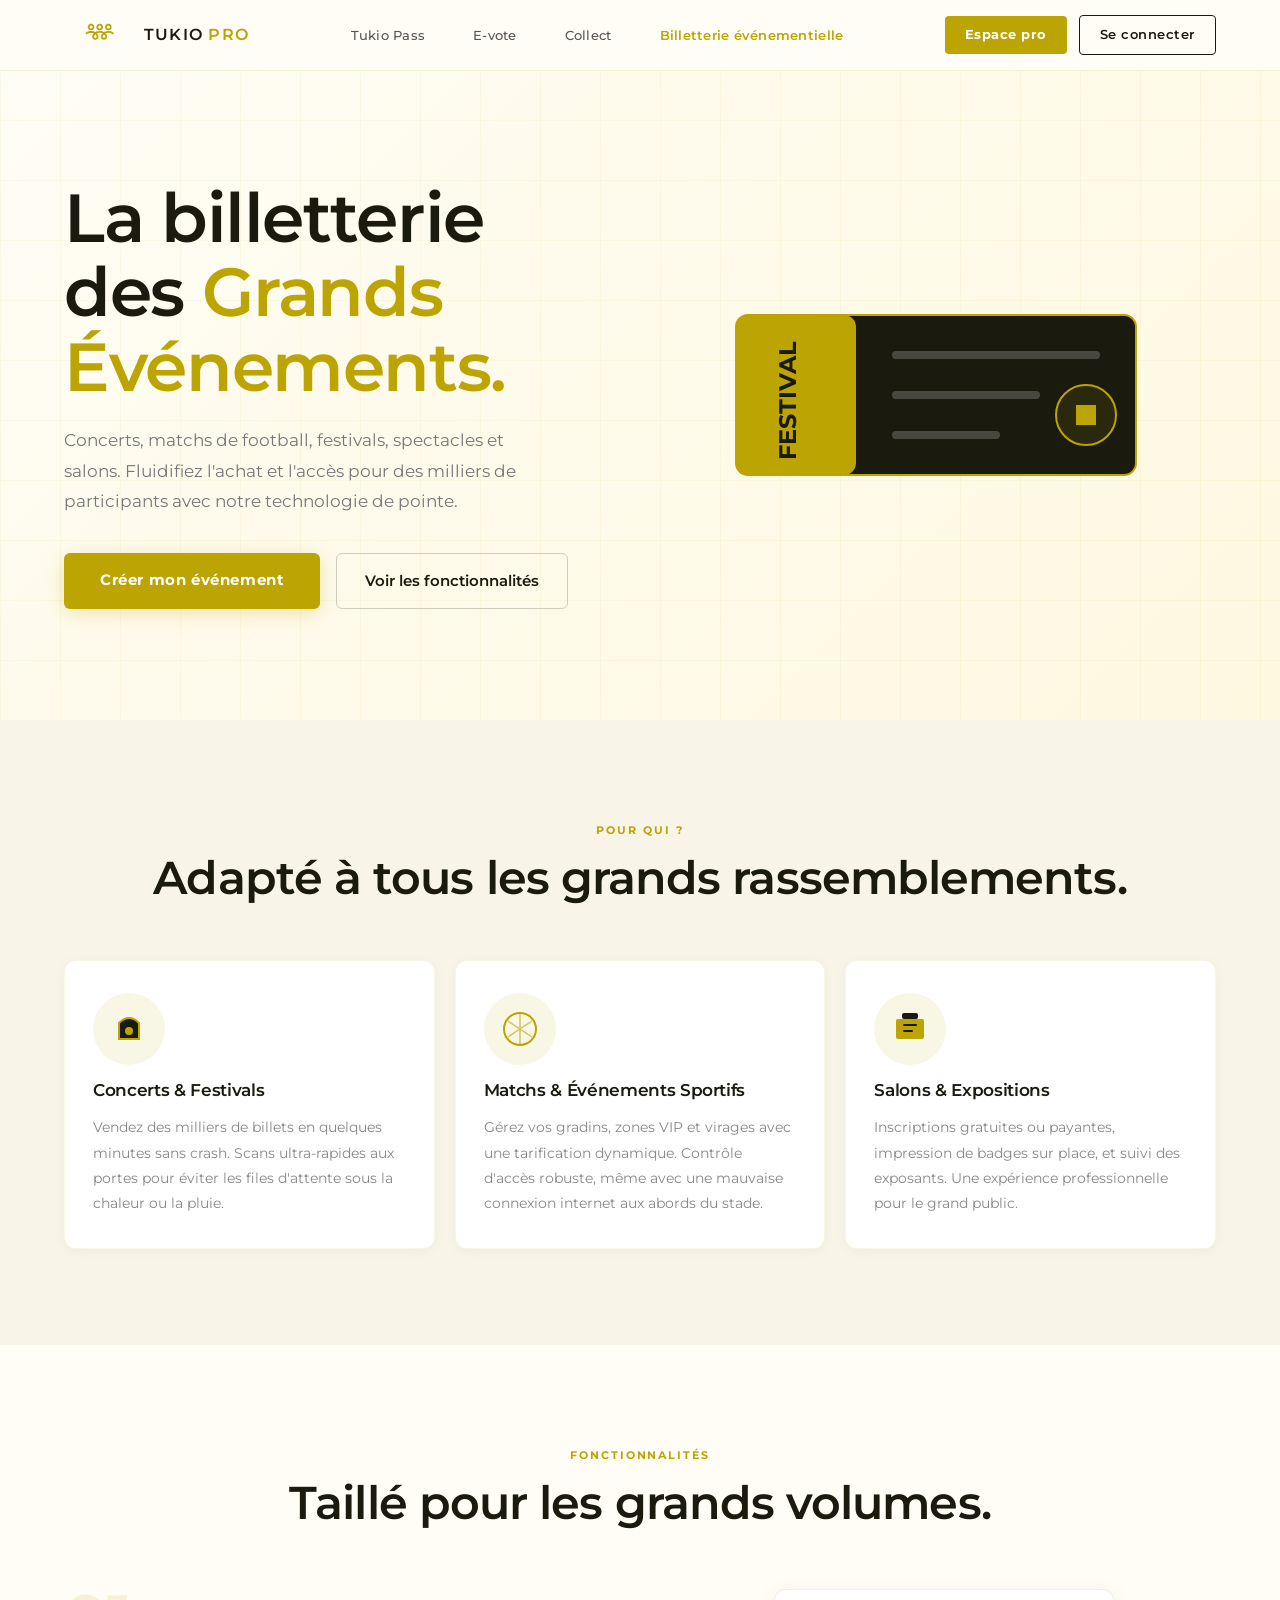
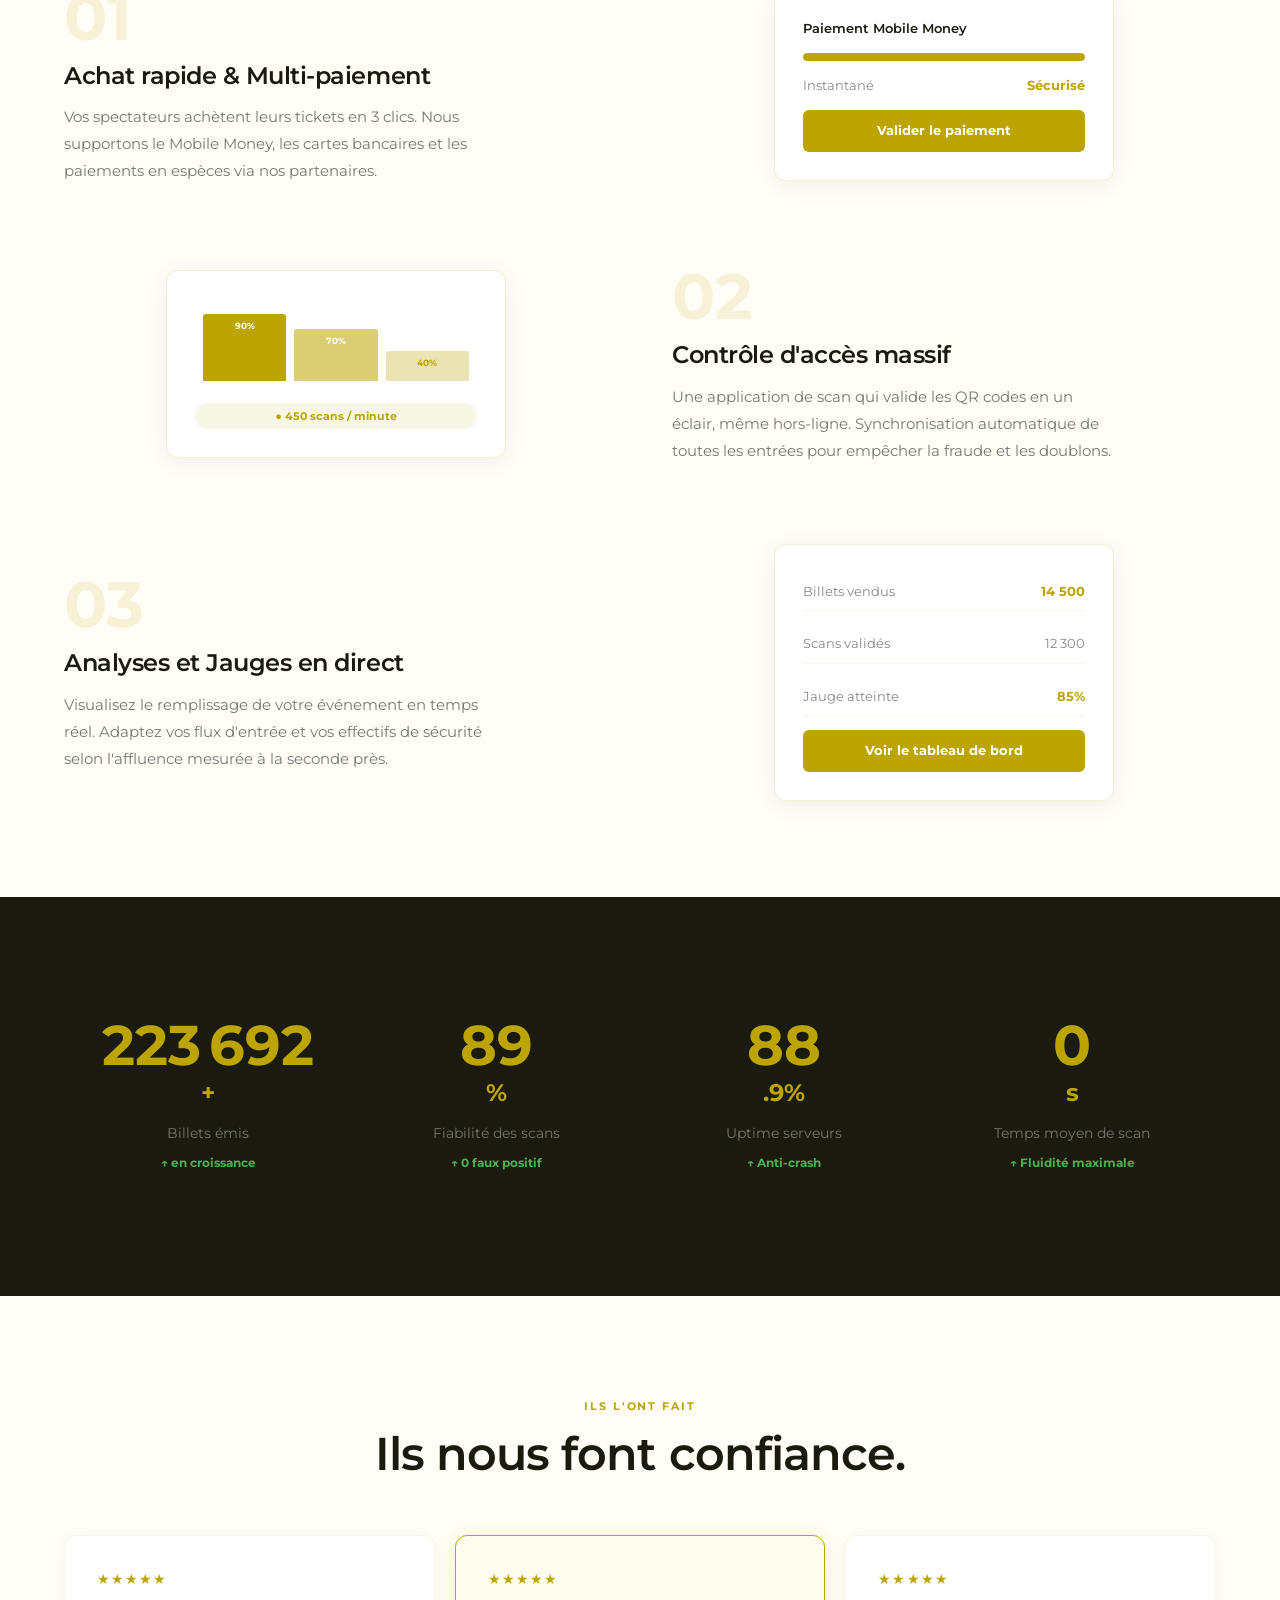
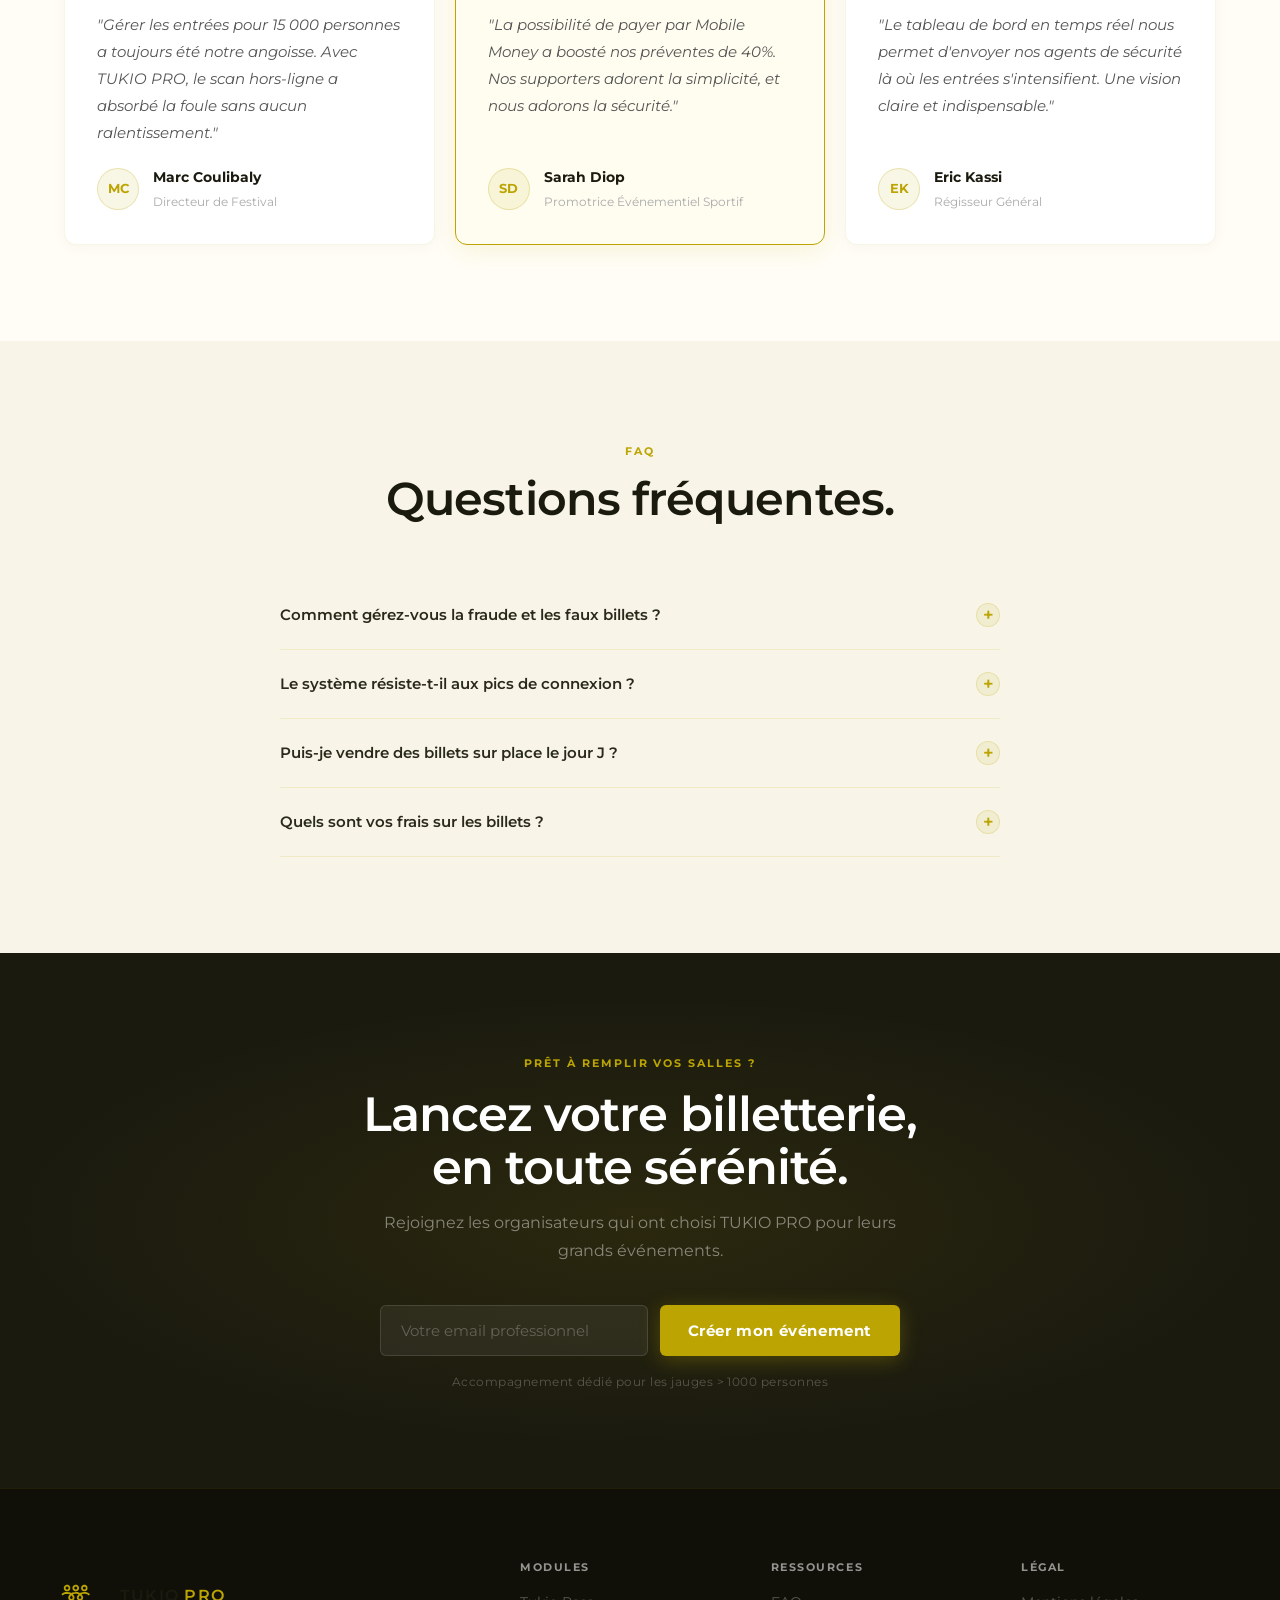
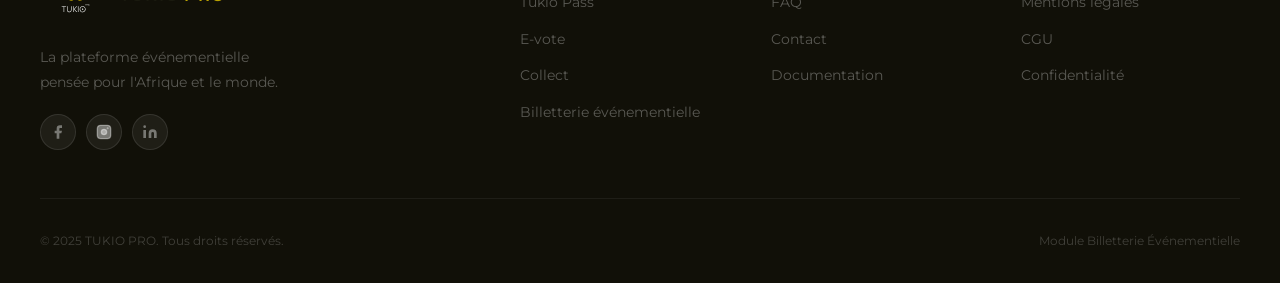
==== billetterie/index.html @ e9de2f50 "Go" ====
<!DOCTYPE html>
<html lang="fr">
<head>
  <meta charset="UTF-8">
  <meta name="viewport" content="width=device-width, initial-scale=1.0">
  <meta name="description" content="TUKIO PRO Billetterie événementielle — Gérez vos événements grand public : concerts, festivals, matchs, salons avec un système robuste et rapide.">
  <title>Billetterie Événementielle — TUKIO PRO</title>
  <link rel="preconnect" href="https://fonts.googleapis.com">
  <link href="https://fonts.googleapis.com/css2?family=Montserrat:wght@300;400;500;600;700&display=swap" rel="stylesheet">
  <link rel="stylesheet" href="style.css">
</head>
<body>
  <header class="navbar" role="banner" id="navbar">
    <nav class="nav-container" aria-label="Navigation principale">
      <a href="../index.html" class="nav-logo" aria-label="TUKIO PRO — Accueil">
        <img src="../images/Logotukio.svg" alt="TUKIO PRO" class="logo-image" />
        <span class="logo-text-alt">TUKIO <em>PRO</em></span>
      </a>
      <ul class="nav-links" role="list">
        <li><a href="../tukio-pass/index.html" class="nav-link">Tukio Pass</a></li>
        <li><a href="../e-voting/index.html" class="nav-link">E-vote</a></li>
        <li><a href="../crowdfunding/index.html" class="nav-link">Collect</a></li>
        <li><a href="index.html" class="nav-link active" aria-current="page">Billetterie événementielle</a></li>
      </ul>
      <div class="nav-actions">
        <a href="#contact" class="btn-nav-pro">Espace pro</a>
        <a href="#contact" class="btn-nav-login">Se connecter</a>
        <button class="hamburger" aria-label="Ouvrir le menu" aria-expanded="false" aria-controls="mobile-menu">
          <span class="hamburger-line"></span><span class="hamburger-line"></span><span class="hamburger-line"></span>
        </button>
      </div>
    </nav>
    <div class="mobile-menu" id="mobile-menu" aria-hidden="true">
      <ul class="mobile-nav-links" role="list">
        <li><a href="../tukio-pass/index.html" class="mobile-nav-link">Tukio Pass</a></li>
        <li><a href="../e-voting/index.html" class="mobile-nav-link">E-vote</a></li>
        <li><a href="../crowdfunding/index.html" class="mobile-nav-link">Collect</a></li>
        <li><a href="index.html" class="mobile-nav-link active">Billetterie événementielle</a></li>
      </ul>
      <div class="mobile-nav-actions">
        <a href="#contact" class="btn-nav-pro">Espace pro</a>
        <a href="#contact" class="btn-nav-login">Se connecter</a>
      </div>
    </div>
  </header>

  <main id="main-content">

    <!-- HERO MODULE -->
    <section class="module-hero" aria-labelledby="hero-title">
      <div class="module-hero-bg"></div>
      <div class="module-hero-container">
        <div class="module-hero-content">
          <h1 class="module-hero-title" id="hero-title">La billetterie des <span class="accent">Grands Événements.</span></h1>
          <p class="module-hero-subtitle">Concerts, matchs de football, festivals, spectacles et salons. Fluidifiez l'achat et l'accès pour des milliers de participants avec notre technologie de pointe.</p>
          <div class="hero-actions">
            <a href="#contact" class="btn-hero-primary">Créer mon événement</a>
            <a href="#features" class="btn-hero-secondary">Voir les fonctionnalités</a>
          </div>
        </div>
        <div class="module-hero-image">
          <!-- Placeholder SVG to match other pages aesthetics -->
          <svg width="560" height="240" viewBox="0 0 560 240" fill="none" xmlns="http://www.w3.org/2000/svg">
            <rect width="560" height="240" fill="transparent" />
            <rect x="80" y="40" width="400" height="160" rx="12" fill="#1A1A0F" stroke="#BCA402" stroke-width="2"/>
            <rect x="80" y="40" width="120" height="160" rx="12" fill="#BCA402"/>
            <text x="140" y="125" font-family="Montserrat, sans-serif" font-weight="700" font-size="24" fill="#1A1A0F" text-anchor="middle" transform="rotate(-90 140 125)">FESTIVAL</text>
            <path d="M240 80 H440 M240 120 H380 M240 160 H340" stroke="rgba(255,255,255,0.2)" stroke-width="8" stroke-linecap="round"/>
            <circle cx="430" cy="140" r="30" fill="rgba(188,164,2,0.1)" stroke="#BCA402" stroke-width="2"/>
            <rect x="420" y="130" width="20" height="20" fill="#BCA402"/>
          </svg>
        </div>
      </div>
    </section>

    <!-- USECASES (3 only with images) -->
    <section class="usecases-section" aria-labelledby="uc-title">
      <div class="section-container">
        <div class="section-header reveal">
          <span class="section-eyebrow">Pour qui ?</span>
          <h2 class="section-title" id="uc-title">Adapté à tous les grands rassemblements.</h2>
        </div>
        <div class="usecases-grid">
          <div class="usecase-card reveal">
            <div class="usecase-img-wrap">
              <svg width="72" height="72" viewBox="0 0 72 72" fill="none" aria-hidden="true">
                <circle cx="36" cy="36" r="36" fill="rgba(188,164,2,0.1)"/>
                <path d="M26 46 V30 Q36 20 46 30 V46 Z" fill="#1A1A0F" stroke="#BCA402" stroke-width="2"/>
                <circle cx="36" cy="38" r="4" fill="#BCA402"/>
              </svg>
            </div>
            <h3>Concerts &amp; Festivals</h3>
            <p>Vendez des milliers de billets en quelques minutes sans crash. Scans ultra-rapides aux portes pour éviter les files d'attente sous la chaleur ou la pluie.</p>
          </div>
          <div class="usecase-card reveal">
            <div class="usecase-img-wrap">
              <svg width="72" height="72" viewBox="0 0 72 72" fill="none" aria-hidden="true">
                <circle cx="36" cy="36" r="36" fill="rgba(188,164,2,0.1)"/>
                <circle cx="36" cy="36" r="16" fill="none" stroke="#BCA402" stroke-width="2"/>
                <path d="M24 28 L48 44 M24 44 L48 28 M36 20 V52" stroke="#BCA402" stroke-width="1.5" opacity="0.6"/>
              </svg>
            </div>
            <h3>Matchs &amp; Événements Sportifs</h3>
            <p>Gérez vos gradins, zones VIP et virages avec une tarification dynamique. Contrôle d'accès robuste, même avec une mauvaise connexion internet aux abords du stade.</p>
          </div>
          <div class="usecase-card reveal">
            <div class="usecase-img-wrap">
              <svg width="72" height="72" viewBox="0 0 72 72" fill="none" aria-hidden="true">
                <circle cx="36" cy="36" r="36" fill="rgba(188,164,2,0.1)"/>
                <rect x="22" y="26" width="28" height="20" rx="2" fill="#BCA402"/>
                <rect x="28" y="20" width="16" height="6" rx="2" fill="#1A1A0F"/>
                <path d="M30 32 H42 M30 38 H38" stroke="#1A1A0F" stroke-width="2" stroke-linecap="round"/>
              </svg>
            </div>
            <h3>Salons &amp; Expositions</h3>
            <p>Inscriptions gratuites ou payantes, impression de badges sur place, et suivi des exposants. Une expérience professionnelle pour le grand public.</p>
          </div>
        </div>
      </div>
    </section>

    <!-- FEATURES -->
    <section class="features-section" id="features" aria-labelledby="feat-title">
      <div class="section-container">
        <div class="section-header reveal">
          <span class="section-eyebrow">Fonctionnalités</span>
          <h2 class="section-title" id="feat-title">Taillé pour les grands volumes.</h2>
        </div>
        <div class="features-list">
          <div class="feature-row reveal">
            <div class="feature-content">
              <div class="feature-num" aria-hidden="true">01</div>
              <h3 class="feature-title">Achat rapide & Multi-paiement</h3>
              <p class="feature-desc">Vos spectateurs achètent leurs tickets en 3 clics. Nous supportons le Mobile Money, les cartes bancaires et les paiements en espèces via nos partenaires.</p>
            </div>
            <div class="feature-visual" aria-hidden="true">
              <div class="feature-card">
                <div class="fc-label">Paiement Mobile Money</div>
                <div class="fc-bar-wrap"><div class="fc-bar" style="width:100%"></div></div>
                <div class="fc-meta"><span class="fc-val">Instantané</span><span class="fc-pct">Sécurisé</span></div>
                <div class="fc-btn">Valider le paiement</div>
              </div>
            </div>
          </div>
          <div class="feature-row feature-row--rev reveal">
            <div class="feature-content">
              <div class="feature-num" aria-hidden="true">02</div>
              <h3 class="feature-title">Contrôle d'accès massif</h3>
              <p class="feature-desc">Une application de scan qui valide les QR codes en un éclair, même hors-ligne. Synchronisation automatique de toutes les entrées pour empêcher la fraude et les doublons.</p>
            </div>
            <div class="feature-visual" aria-hidden="true">
              <div class="feature-card">
                <div class="fc-chart">
                  <div class="fc-bar-v" style="height:90%"><span>90%</span></div>
                  <div class="fc-bar-v fc-bar-v--b" style="height:70%"><span>70%</span></div>
                  <div class="fc-bar-v fc-bar-v--c" style="height:40%"><span>40%</span></div>
                </div>
                <div class="fc-live-badge">● 450 scans / minute</div>
              </div>
            </div>
          </div>
          <div class="feature-row reveal">
            <div class="feature-content">
              <div class="feature-num" aria-hidden="true">03</div>
              <h3 class="feature-title">Analyses et Jauges en direct</h3>
              <p class="feature-desc">Visualisez le remplissage de votre événement en temps réel. Adaptez vos flux d'entrée et vos effectifs de sécurité selon l'affluence mesurée à la seconde près.</p>
            </div>
            <div class="feature-visual" aria-hidden="true">
              <div class="feature-card">
                <div class="fc-stat-row"><span>Billets vendus</span><span class="fc-gold">14 500</span></div>
                <div class="fc-stat-row"><span>Scans validés</span><span>12 300</span></div>
                <div class="fc-stat-row"><span>Jauge atteinte</span><span class="fc-gold">85%</span></div>
                <div class="fc-btn">Voir le tableau de bord</div>
              </div>
            </div>
          </div>
        </div>
      </div>
    </section>

    <!-- STATS -->
    <section class="stats-section" aria-label="Statistiques Billetterie">
      <div class="section-container">
        <div class="stats-grid" role="list">
          <div class="stat-card reveal" role="listitem">
            <span class="stat-number" data-target="250000">0</span><span class="stat-suffix">+</span>
            <p class="stat-label">Billets émis</p>
            <span class="stat-change">↑ en croissance</span>
          </div>
          <div class="stat-card reveal" role="listitem">
            <span class="stat-number" data-target="100">0</span><span class="stat-suffix">%</span>
            <p class="stat-label">Fiabilité des scans</p>
            <span class="stat-change">↑ 0 faux positif</span>
          </div>
          <div class="stat-card reveal" role="listitem">
            <span class="stat-number" data-target="99">0</span><span class="stat-suffix">.9%</span>
            <p class="stat-label">Uptime serveurs</p>
            <span class="stat-change">↑ Anti-crash</span>
          </div>
          <div class="stat-card reveal" role="listitem">
            <span class="stat-number" data-target="1">0</span><span class="stat-suffix">s</span>
            <p class="stat-label">Temps moyen de scan</p>
            <span class="stat-change">↑ Fluidité maximale</span>
          </div>
        </div>
      </div>
    </section>

    <!-- TESTIMONIALS -->
    <section class="testimonials-section" aria-label="Témoignages Billetterie">
      <div class="section-container">
        <div class="section-header reveal">
          <span class="section-eyebrow">Ils l'ont fait</span>
          <h2 class="section-title">Ils nous font confiance.</h2>
        </div>
        <div class="testimonials-grid">
          <blockquote class="testimonial-card reveal">
            <div class="testimonial-stars" aria-label="5 étoiles">★★★★★</div>
            <p class="testimonial-text">"Gérer les entrées pour 15 000 personnes a toujours été notre angoisse. Avec TUKIO PRO, le scan hors-ligne a absorbé la foule sans aucun ralentissement."</p>
            <footer class="testimonial-author">
              <div class="author-avatar">MC</div>
              <div class="author-info">
               <cite class="author-name">Marc Coulibaly</cite>
                <span class="author-role">Directeur de Festival</span>
              </div>
            </footer>
          </blockquote>
          <blockquote class="testimonial-card testimonial-card--featured reveal">
            <div class="testimonial-stars" aria-label="5 étoiles">★★★★★</div>
            <p class="testimonial-text">"La possibilité de payer par Mobile Money a boosté nos préventes de 40%. Nos supporters adorent la simplicité, et nous adorons la sécurité."</p>
            <footer class="testimonial-author">
              <div class="author-avatar">SD</div>
              <div class="author-info">
                <cite class="author-name">Sarah Diop</cite>
                <span class="author-role">Promotrice Événementiel Sportif</span>
              </div>
            </footer>
          </blockquote>
          <blockquote class="testimonial-card reveal">
            <div class="testimonial-stars" aria-label="5 étoiles">★★★★★</div>
            <p class="testimonial-text">"Le tableau de bord en temps réel nous permet d'envoyer nos agents de sécurité là où les entrées s'intensifient. Une vision claire et indispensable."</p>
            <footer class="testimonial-author">
              <div class="author-avatar">EK</div>
              <div class="author-info">
                <cite class="author-name">Eric Kassi</cite>
                <span class="author-role">Régisseur Général</span>
              </div>
            </footer>
          </blockquote>
        </div>
      </div>
    </section>

    <!-- FAQ -->
    <section class="faq-section" aria-labelledby="faq-title">
      <div class="section-container">
        <div class="section-header reveal">
          <span class="section-eyebrow">FAQ</span>
          <h2 class="section-title" id="faq-title">Questions fréquentes.</h2>
        </div>
        <div class="faq-list">
          <div class="faq-item">
            <button class="faq-question" aria-expanded="false" aria-controls="fq1">Comment gérez-vous la fraude et les faux billets ?<span class="faq-icon">+</span></button>
            <div class="faq-answer" id="fq1" hidden><p>Chaque billet contient un QR code unique crypté. Dès qu'il est scanné une fois, il est invalidé dans notre base. L'application de scan détecte immédiatement les doublons.</p></div>
          </div>
          <div class="faq-item">
            <button class="faq-question" aria-expanded="false" aria-controls="fq2">Le système résiste-t-il aux pics de connexion ?<span class="faq-icon">+</span></button>
            <div class="faq-answer" id="fq2" hidden><p>Oui, notre infrastructure est conçue pour la haute disponibilité. Lors des ouvertures de billetterie très attendues, nous mettons en place des files d'attente virtuelles automatisées.</p></div>
          </div>
          <div class="faq-item">
            <button class="faq-question" aria-expanded="false" aria-controls="fq3">Puis-je vendre des billets sur place le jour J ?<span class="faq-icon">+</span></button>
            <div class="faq-answer" id="fq3" hidden><p>Absolument. Vous pouvez utiliser notre application "Guichet" pour vendre des billets physiques ou numériques directement à l'entrée, avec impression thermique possible.</p></div>
          </div>
          <div class="faq-item">
            <button class="faq-question" aria-expanded="false" aria-controls="fq4">Quels sont vos frais sur les billets ?<span class="faq-icon">+</span></button>
            <div class="faq-answer" id="fq4" hidden><p>Nous appliquons une commission transparente par billet vendu, qui varie selon le volume de votre événement. Aucun frais fixe ni frais d'installation cachés.</p></div>
          </div>
        </div>
      </div>
    </section>

    <!-- CTA -->
    <section class="cta-section" id="contact" aria-labelledby="cta-title">
      <div class="cta-bg-glow" aria-hidden="true"></div>
      <div class="section-container">
        <div class="cta-content">
          <span class="cta-eyebrow">Prêt à remplir vos salles ?</span>
          <h2 class="cta-title" id="cta-title">Lancez votre billetterie,<br>en toute sérénité.</h2>
          <p class="cta-desc">Rejoignez les organisateurs qui ont choisi TUKIO PRO pour leurs grands événements.</p>
          <div class="cta-form" role="form" aria-label="Formulaire de contact">
            <label for="cta-email" class="sr-only">Votre email professionnel</label>
            <input type="email" id="cta-email" name="email" placeholder="Votre email professionnel" class="cta-input" autocomplete="email">
            <button type="submit" class="cta-submit">Créer mon événement</button>
          </div>
          <p class="cta-note">Accompagnement dédié pour les jauges > 1000 personnes</p>
        </div>
      </div>
    </section>

  </main>

  <footer class="footer" role="contentinfo">
    <div class="footer-container">
      <div class="footer-brand">
        <a href="../index.html" class="footer-logo">
          <img src="../images/Logotukio.svg" alt="TUKIO PRO" class="logo-image" />
          <span class="logo-text-alt">TUKIO <em>PRO</em></span>
        </a>
        <p class="footer-tagline">La plateforme événementielle<br>pensée pour l'Afrique et le monde.</p>
        <div class="footer-socials" aria-label="Réseaux sociaux">
          <a href="#" class="social-link" aria-label="Facebook"><svg viewBox="0 0 24 24"><path d="M18 2h-3a5 5 0 0 0-5 5v3H7v4h3v8h4v-8h3l1-4h-4V7a1 1 0 0 1 1-1h3z"/></svg></a>
          <a href="#" class="social-link" aria-label="Instagram"><svg viewBox="0 0 24 24" fill="none" stroke="rgba(255,255,255,0.4)" stroke-width="2"><rect x="2" y="2" width="20" height="20" rx="5"/><circle cx="12" cy="12" r="4"/><circle cx="17.5" cy="6.5" r="0.5" fill="rgba(255,255,255,0.4)"/></svg></a>
          <a href="#" class="social-link" aria-label="LinkedIn"><svg viewBox="0 0 24 24"><path d="M16 8a6 6 0 0 1 6 6v7h-4v-7a2 2 0 0 0-4 0v7h-4v-7a6 6 0 0 1 6-6zM2 9h4v12H2z"/><circle cx="4" cy="4" r="2"/></svg></a>
        </div>
      </div>
      <nav class="footer-nav" aria-label="Footer">
        <div class="footer-col">
          <h3 class="footer-col-title">Modules</h3>
          <ul role="list">
            <li><a href="../tukio-pass/index.html" class="footer-link">Tukio Pass</a></li>
            <li><a href="../e-voting/index.html" class="footer-link">E-vote</a></li>
            <li><a href="../crowdfunding/index.html" class="footer-link">Collect</a></li>
            <li><a href="index.html" class="footer-link">Billetterie événementielle</a></li>
          </ul>
        </div>
        <div class="footer-col">
          <h3 class="footer-col-title">Ressources</h3>
          <ul role="list">
            <li><a href="#" class="footer-link">FAQ</a></li>
            <li><a href="#contact" class="footer-link">Contact</a></li>
            <li><a href="#" class="footer-link">Documentation</a></li>
          </ul>
        </div>
        <div class="footer-col">
          <h3 class="footer-col-title">Légal</h3>
          <ul role="list">
            <li><a href="../cgu/index.html" class="footer-link">Mentions légales</a></li>
            <li><a href="../cgu/index.html" class="footer-link">CGU</a></li>
            <li><a href="../privacy/index.html" class="footer-link">Confidentialité</a></li>
          </ul>
        </div>
      </nav>
    </div>
    <div class="footer-bottom">
      <p>© 2025 TUKIO PRO. Tous droits réservés.</p>
      <p>Module Billetterie Événementielle</p>
    </div>
  </footer>
  <script src="script.js"></script>
</body>
</html>
---- billetterie/style.css ----
/* =====================================================
   TUKIO PRO v2 — Module Pages CSS (Light Mode)
   Partagé par: e-voting, crowdfunding, corporate, private
   Mobile-first · WCAG AA
   ===================================================== */

*,
*::before,
*::after {
  box-sizing: border-box;
  margin: 0;
  padding: 0;
}
html {
  font-size: 16px;
  scroll-behavior: smooth;
  -webkit-text-size-adjust: 100%;
}
body {
  font-family: "Montserrat", sans-serif;
  background: #fffdf5;
  color: #1a1a0f;
  line-height: 1.65;
  overflow-x: hidden;
}
.sr-only {
  position: absolute;
  width: 1px;
  height: 1px;
  padding: 0;
  margin: -1px;
  overflow: hidden;
  clip: rect(0, 0, 0, 0);
  white-space: nowrap;
  border: 0;
}
:focus-visible {
  outline: 2px solid #bca402;
  outline-offset: 3px;
  border-radius: 2px;
}
@font-face {
  font-family: "Posterama";
  src: local("Posterama 1913 SemiBold"), local("Posterama1913-SemiBold");
  font-weight: 600;
  font-display: swap;
}
h1,
h2,
h3,
h4 {
  font-family: "Posterama", "Montserrat", sans-serif;
  font-weight: 600;
  letter-spacing: -0.02em;
  line-height: 1.1;
}

/* ── NAVBAR ── */
.navbar {
  position: fixed;
  top: 0;
  left: 0;
  right: 0;
  z-index: 100;
  background: rgba(255, 253, 245, 0.96);
  backdrop-filter: blur(12px);
  -webkit-backdrop-filter: blur(12px);
  border-bottom: 1px solid rgba(188, 164, 2, 0.14);
  transition: box-shadow 0.3s;
}
.navbar.scrolled {
  box-shadow: 0 2px 24px rgba(0, 0, 0, 0.07);
}
.nav-container {
  max-width: 1200px;
  margin: 0 auto;
  padding: 0 1.5rem;
  height: 70px;
  display: flex;
  align-items: center;
  justify-content: space-between;
  gap: 1rem;
}
.nav-logo {
  display: flex;
  align-items: center;
  gap: 0.625rem;
  text-decoration: none;
  flex-shrink: 0;
}
.logo-image {
  max-height: 70px;
  width: auto;
  height: auto;
  object-fit: contain;
}
.logo-text-alt {
  font-family: "Posterama", "Montserrat", sans-serif;
  font-weight: 600;
  font-size: 1rem;
  color: #1a1a0f;
  letter-spacing: 0.08em;
  text-transform: uppercase;
  display: none;
}
@media (min-width: 768px) {
  .nav-logo .logo-text-alt {
    display: inline;
  }
}
.footer-logo .logo-text-alt {
  display: inline;
}
.logo-text-alt em {
  font-style: normal;
  color: #bca402;
}
.logo-mark {
  width: 36px;
  height: 36px;
  background: #bca402;
  color: #fff;
  font-family: "Posterama", "Montserrat", sans-serif;
  font-weight: 700;
  font-size: 1.125rem;
  display: flex;
  align-items: center;
  justify-content: center;
  border-radius: 6px;
  flex-shrink: 0;
}
.logo-text {
  font-family: "Posterama", "Montserrat", sans-serif;
  font-weight: 600;
  font-size: 1rem;
  color: #1a1a0f;
  letter-spacing: 0.08em;
  text-transform: uppercase;
}
.logo-text em {
  font-style: normal;
  color: #bca402;
}
.nav-links {
  display: none;
  list-style: none;
  gap: 1.25rem;
  align-items: center;
  flex: 1;
  justify-content: center;
}
.nav-sep {
  color: rgba(188, 164, 2, 0.35);
  font-size: 0.75rem;
  padding: 0 0.25rem;
  user-select: none;
}
.nav-link {
  font-size: 0.8125rem;
  font-weight: 500;
  color: #555;
  text-decoration: none;
  padding: 0.375rem 0.875rem;
  border-radius: 4px;
  letter-spacing: 0.02em;
  transition:
    color 0.2s,
    background 0.2s;
  white-space: nowrap;
}
.nav-link:hover {
  color: #1a1a0f;
  background: rgba(188, 164, 2, 0.08);
}
.nav-link.active {
  color: #bca402;
  font-weight: 600;
}
.nav-actions {
  display: flex;
  align-items: center;
  gap: 0.75rem;
  flex-shrink: 0;
}
.btn-nav-pro {
  display: inline-block;
  padding: 0.5rem 1.25rem;
  background: #bca402;
  color: #fff;
  font-family: "Montserrat", sans-serif;
  font-weight: 700;
  font-size: 0.8125rem;
  letter-spacing: 0.04em;
  text-decoration: none;
  border-radius: 4px;
  transition:
    background 0.2s,
    transform 0.15s;
  white-space: nowrap;
}
.btn-nav-pro:hover {
  background: #a89200;
  transform: translateY(-1px);
}
.btn-nav-login {
  display: inline-block;
  padding: 0.5rem 1.25rem;
  background: transparent;
  color: #1a1a0f;
  font-family: "Montserrat", sans-serif;
  font-weight: 600;
  font-size: 0.8125rem;
  letter-spacing: 0.04em;
  text-decoration: none;
  border-radius: 4px;
  border: 1.5px solid #1a1a0f;
  transition:
    border-color 0.2s,
    color 0.2s;
  white-space: nowrap;
}
.btn-nav-login:hover {
  border-color: #bca402;
  color: #bca402;
}
.hamburger {
  display: flex;
  flex-direction: column;
  gap: 5px;
  background: none;
  border: none;
  cursor: pointer;
  padding: 8px;
  border-radius: 4px;
}
.hamburger-line {
  width: 22px;
  height: 1.5px;
  background: #1a1a0f;
  transition:
    transform 0.25s,
    opacity 0.2s;
  transform-origin: center;
}
.hamburger.open .hamburger-line:nth-child(1) {
  transform: translateY(6.5px) rotate(45deg);
}
.hamburger.open .hamburger-line:nth-child(2) {
  opacity: 0;
  transform: scaleX(0);
}
.hamburger.open .hamburger-line:nth-child(3) {
  transform: translateY(-6.5px) rotate(-45deg);
}
.mobile-menu {
  position: fixed;
  top: 70px;
  left: 0;
  right: 0;
  background: #fffdf5;
  border-bottom: 1px solid rgba(188, 164, 2, 0.15);
  padding: 1rem 1.5rem 1.5rem;
  transform: translateY(-100%);
  opacity: 0;
  pointer-events: none;
  transition:
    transform 0.3s,
    opacity 0.25s;
  z-index: 99;
}
.mobile-menu.open {
  transform: translateY(0);
  opacity: 1;
  pointer-events: auto;
}
.mobile-nav-links {
  list-style: none;
  display: flex;
  flex-direction: column;
  gap: 0;
}
.mobile-nav-link {
  display: block;
  font-size: 0.9375rem;
  font-weight: 500;
  color: #555;
  text-decoration: none;
  padding: 0.75rem 0.25rem;
  border-bottom: 1px solid rgba(188, 164, 2, 0.1);
  transition: color 0.2s;
}
.mobile-nav-link:hover,
.mobile-nav-link.active {
  color: #bca402;
}
.mobile-nav-actions {
  display: flex;
  gap: 0.75rem;
  margin-top: 1rem;
  flex-wrap: wrap;
}

/* ── MODULE HERO ── */
.module-hero {
  position: relative;
  padding-top: 70px;
  min-height: 80vh;
  display: flex;
  align-items: center;
  overflow: hidden;
  background: linear-gradient(135deg, #fffdf5 0%, #fdf8e0 100%);
}
.module-hero-bg {
  position: absolute;
  inset: 0;
  background-image:
    linear-gradient(rgba(188, 164, 2, 0.05) 1px, transparent 1px),
    linear-gradient(90deg, rgba(188, 164, 2, 0.05) 1px, transparent 1px);
  background-size: 60px 60px;
  pointer-events: none;
}
.module-hero-container {
  position: relative;
  z-index: 1;
  max-width: 1200px;
  margin: 0 auto;
  width: 100%;
  padding: 3rem 1.5rem;
  display: grid;
  grid-template-columns: 1fr;
  gap: 2.5rem;
  align-items: center;
}
.module-hero-content {
  display: flex;
  flex-direction: column;
  gap: 0;
}
.module-tag {
  display: inline-block;
  font-size: 0.6875rem;
  font-weight: 700;
  letter-spacing: 0.16em;
  text-transform: uppercase;
  color: #bca402;
  background: rgba(188, 164, 2, 0.1);
  border: 1px solid rgba(188, 164, 2, 0.25);
  padding: 0.35rem 0.875rem;
  border-radius: 100px;
  margin-bottom: 1.5rem;
  width: fit-content;
  animation: fadeInUp 0.5s ease both;
}
.module-hero-title {
  font-size: clamp(2.25rem, 5.5vw, 4.25rem);
  color: #1a1a0f;
  margin-bottom: 1.25rem;
  animation: fadeInUp 0.5s ease 0.1s both;
}
.accent {
  color: #bca402;
}
.module-hero-subtitle {
  font-size: clamp(0.9375rem, 1.8vw, 1.0625rem);
  color: #777;
  max-width: 480px;
  line-height: 1.8;
  margin-bottom: 2.25rem;
  animation: fadeInUp 0.5s ease 0.2s both;
}
.hero-actions {
  display: flex;
  flex-wrap: wrap;
  gap: 1rem;
  animation: fadeInUp 0.5s ease 0.3s both;
}
.btn-hero-primary {
  display: inline-block;
  padding: 0.9375rem 2.25rem;
  background: #bca402;
  color: #fff;
  font-weight: 700;
  font-size: 0.9375rem;
  letter-spacing: 0.04em;
  text-decoration: none;
  border-radius: 6px;
  transition:
    background 0.2s,
    transform 0.15s,
    box-shadow 0.2s;
  box-shadow: 0 4px 20px rgba(188, 164, 2, 0.28);
}
.btn-hero-primary:hover {
  background: #a89200;
  transform: translateY(-2px);
  box-shadow: 0 8px 32px rgba(188, 164, 2, 0.38);
}
.btn-hero-secondary {
  display: inline-flex;
  align-items: center;
  gap: 0.5rem;
  padding: 0.9375rem 1.75rem;
  color: #1a1a0f;
  font-weight: 600;
  font-size: 0.9375rem;
  text-decoration: none;
  border: 1.5px solid rgba(26, 26, 15, 0.2);
  border-radius: 6px;
  transition:
    border-color 0.2s,
    color 0.2s;
}
.btn-hero-secondary:hover {
  border-color: #bca402;
  color: #bca402;
}
.module-hero-image {
  display: flex;
  justify-content: center;
  align-items: center;
  animation: fadeInUp 0.6s ease 0.2s both;
}
.module-hero-image img {
  width: 100%;
  max-width: 600px;
  height: auto;
  border-radius: 14px;
  box-shadow: 0 8px 40px rgba(0, 0, 0, 0.08);
}

/* ── SECTIONS BASE ── */
.section-container {
  max-width: 1200px;
  margin: 0 auto;
  padding: 0 1.5rem;
}
.section-header {
  text-align: center;
  margin-bottom: 3.5rem;
}
.section-eyebrow {
  display: inline-block;
  font-size: 0.6875rem;
  font-weight: 700;
  letter-spacing: 0.18em;
  text-transform: uppercase;
  color: #bca402;
  margin-bottom: 0.875rem;
}
.section-title {
  font-size: clamp(1.875rem, 4vw, 2.875rem);
  color: #1a1a0f;
  margin-bottom: 1rem;
}
.section-title--white {
  color: white;
}
.section-desc {
  font-size: 1rem;
  color: #888;
  max-width: 520px;
  margin: 0 auto;
  line-height: 1.8;
}

/* ── USE CASES ── */
.usecases-section {
  padding: 6rem 1.5rem;
  background: #f8f5e8;
}
.usecases-grid {
  display: grid;
  grid-template-columns: 1fr;
  gap: 1.25rem;
}
.usecase-card {
  background: white;
  border: 1.5px solid rgba(188, 164, 2, 0.1);
  border-radius: 12px;
  padding: 2rem 1.75rem;
  display: flex;
  flex-direction: column;
  gap: 1rem;
  transition:
    border-color 0.3s,
    transform 0.3s,
    box-shadow 0.3s;
  box-shadow: 0 2px 12px rgba(0, 0, 0, 0.04);
}
.usecase-card:hover {
  border-color: rgba(188, 164, 2, 0.35);
  transform: translateY(-4px);
  box-shadow: 0 12px 36px rgba(188, 164, 2, 0.1);
}
.usecase-img-wrap {
  width: 72px;
  height: 72px;
  flex-shrink: 0;
}
.usecase-card h3 {
  font-size: 1.0625rem;
  color: #1a1a0f;
}
.usecase-card p {
  font-size: 0.9rem;
  color: #888;
  line-height: 1.75;
}

/* ── FEATURES ── */
.features-section {
  padding: 6rem 1.5rem;
  background: #fffdf5;
}
.features-list {
  display: flex;
  flex-direction: column;
  gap: 5rem;
}
.feature-row {
  display: grid;
  grid-template-columns: 1fr;
  gap: 2.5rem;
  align-items: center;
}
.feature-content {
  display: flex;
  flex-direction: column;
  gap: 0.875rem;
}
.feature-num {
  font-family: "Posterama", "Montserrat", sans-serif;
  font-size: 4rem;
  font-weight: 700;
  color: rgba(188, 164, 2, 0.12);
  line-height: 1;
}
.feature-title {
  font-size: 1.5rem;
  color: #1a1a0f;
}
.feature-desc {
  font-size: 0.9375rem;
  color: #777;
  line-height: 1.8;
  max-width: 440px;
}
.feature-visual {
  display: flex;
  justify-content: center;
}

/* Feature card mockup */
.feature-card {
  background: white;
  border: 1.5px solid rgba(188, 164, 2, 0.15);
  border-radius: 12px;
  padding: 1.75rem;
  width: 100%;
  max-width: 340px;
  display: flex;
  flex-direction: column;
  gap: 0.875rem;
  box-shadow: 0 4px 24px rgba(0, 0, 0, 0.06);
}
.fc-label {
  font-size: 0.8125rem;
  font-weight: 600;
  color: #1a1a0f;
}
.fc-bar-wrap {
  height: 8px;
  background: #f0ede0;
  border-radius: 4px;
  overflow: hidden;
}
.fc-bar {
  height: 100%;
  background: #bca402;
  border-radius: 4px;
  transition: width 1s ease;
}
.fc-meta {
  display: flex;
  justify-content: space-between;
  font-size: 0.8125rem;
}
.fc-val {
  color: #888;
}
.fc-pct {
  font-weight: 700;
  color: #bca402;
}
.fc-btn {
  background: #bca402;
  color: white;
  font-size: 0.8125rem;
  font-weight: 700;
  text-align: center;
  padding: 0.625rem;
  border-radius: 6px;
}
.fc-chart {
  display: flex;
  align-items: flex-end;
  gap: 0.5rem;
  height: 90px;
  padding: 0.5rem;
}
.fc-bar-v {
  flex: 1;
  background: #bca402;
  border-radius: 3px 3px 0 0;
  display: flex;
  align-items: flex-start;
  justify-content: center;
  padding-top: 0.3rem;
}
.fc-bar-v span {
  font-size: 0.5625rem;
  font-weight: 700;
  color: white;
}
.fc-bar-v--b {
  background: rgba(188, 164, 2, 0.55);
}
.fc-bar-v--c {
  background: rgba(188, 164, 2, 0.3);
}
.fc-bar-v--c span {
  color: #bca402;
}
.fc-bar-v--b span {
  color: white;
}
.fc-live-badge {
  font-size: 0.6875rem;
  font-weight: 700;
  color: #bca402;
  background: rgba(188, 164, 2, 0.1);
  border-radius: 100px;
  padding: 0.25rem 0.75rem;
  text-align: center;
}
.fc-stat-row {
  display: flex;
  justify-content: space-between;
  align-items: center;
  padding: 0.5rem 0;
  border-bottom: 1px solid rgba(188, 164, 2, 0.08);
  font-size: 0.8125rem;
  color: #888;
}
.fc-stat-row:last-of-type {
  border-bottom: none;
}
.fc-gold {
  font-weight: 700;
  color: #bca402;
}

/* Progress (collecte) */
.fc-progress-label {
  display: flex;
  justify-content: space-between;
  font-size: 0.75rem;
  color: #888;
  margin-bottom: 0.375rem;
}
.fc-progress-bar-wrap {
  height: 8px;
  background: #f0ede0;
  border-radius: 4px;
  overflow: hidden;
  margin-bottom: 0.375rem;
}
.fc-progress-bar {
  height: 100%;
  background: #bca402;
  border-radius: 4px;
}
.fc-progress-meta {
  display: flex;
  justify-content: space-between;
  font-size: 0.6875rem;
  color: #aaa;
}

/* Tiers (collecte) */
.fc-tier {
  padding: 0.75rem;
  border: 1px solid rgba(188, 164, 2, 0.1);
  border-radius: 8px;
  display: flex;
  flex-direction: column;
  gap: 0.25rem;
}
.fc-tier--active {
  border-color: #bca402;
  background: rgba(188, 164, 2, 0.04);
}
.fc-tier-price {
  font-size: 1rem;
  font-weight: 700;
  color: #bca402;
}
.fc-tier-name {
  font-size: 0.8125rem;
  font-weight: 600;
  color: #1a1a0f;
}
.fc-tier-desc {
  font-size: 0.75rem;
  color: #aaa;
}

/* QR Code (corporate) */
.fc-qr {
  display: flex;
  flex-direction: column;
  align-items: center;
  gap: 0.5rem;
}
.fc-qr svg {
  border: 1px solid rgba(188, 164, 2, 0.15);
  border-radius: 8px;
  padding: 8px;
  background: #fdfaf0;
}
.fc-check {
  display: flex;
  align-items: center;
  gap: 0.5rem;
  background: rgba(76, 175, 80, 0.1);
  border: 1px solid rgba(76, 175, 80, 0.2);
  border-radius: 6px;
  padding: 0.625rem 0.875rem;
  width: 100%;
}
.fc-check-icon {
  color: #4caf50;
  font-size: 1rem;
  font-weight: 700;
}
.fc-check-text {
  font-size: 0.8125rem;
  font-weight: 600;
  color: #4caf50;
}

/* Ticket (corporate/private) */
.fc-ticket {
  border: 1.5px dashed rgba(188, 164, 2, 0.3);
  border-radius: 8px;
  padding: 0.875rem;
  display: flex;
  flex-direction: column;
  gap: 0.375rem;
}
.fc-ticket-type {
  font-size: 0.625rem;
  font-weight: 700;
  letter-spacing: 0.12em;
  text-transform: uppercase;
  background: rgba(188, 164, 2, 0.12);
  color: #bca402;
  border: 1px solid rgba(188, 164, 2, 0.25);
  border-radius: 3px;
  padding: 0.2rem 0.5rem;
  width: fit-content;
}
.fc-ticket-name {
  font-size: 0.875rem;
  font-weight: 600;
  color: #1a1a0f;
}
.fc-ticket-price {
  font-size: 0.75rem;
  color: #bca402;
  font-weight: 700;
}

/* RSVP invite (private) */
.fc-invite {
  border: 1.5px solid rgba(188, 164, 2, 0.25);
  border-radius: 10px;
  padding: 1.25rem;
  text-align: center;
  display: flex;
  flex-direction: column;
  gap: 0.5rem;
  background: #fdfaf0;
}
.fc-invite-deco {
  color: #bca402;
  font-size: 1rem;
}
.fc-invite-subtitle {
  font-size: 0.625rem;
  letter-spacing: 0.16em;
  text-transform: uppercase;
  color: #aaa;
}
.fc-invite-names {
  font-family: "Posterama", "Montserrat", sans-serif;
  font-size: 1.125rem;
  color: #1a1a0f;
}
.fc-invite-date {
  font-size: 0.75rem;
  color: #bca402;
}
.fc-rsvp-yes {
  background: #bca402;
  color: white;
  font-size: 0.8125rem;
  font-weight: 700;
  text-align: center;
  padding: 0.5rem;
  border-radius: 5px;
}
.fc-rsvp-no {
  background: transparent;
  border: 1px solid rgba(188, 164, 2, 0.2);
  color: #aaa;
  font-size: 0.8125rem;
  text-align: center;
  padding: 0.5rem;
  border-radius: 5px;
}
.fc-rsvp-stats {
  display: flex;
  gap: 0.5rem;
}
.fc-rsvp-stat {
  flex: 1;
  text-align: center;
  padding: 0.625rem;
  background: rgba(188, 164, 2, 0.05);
  border-radius: 6px;
}
.fc-rsvp-count {
  display: block;
  font-size: 1.375rem;
  font-weight: 700;
  font-family: "Posterama", "Montserrat", sans-serif;
}
.fc-rsvp-count--g {
  color: #4caf50;
}
.fc-rsvp-count--y {
  color: #bca402;
}
.fc-rsvp-count--r {
  color: #e05050;
}
.fc-rsvp-label {
  display: block;
  font-size: 0.625rem;
  color: #aaa;
  margin-top: 0.2rem;
}

/* ── STATS ── */
.stats-section {
  background: #1a1a0f;
  padding: 5rem 1.5rem;
}
.stats-grid {
  display: grid;
  grid-template-columns: repeat(2, 1fr);
  gap: 0;
}
.stat-card {
  text-align: center;
  padding: 2.5rem 1.5rem;
  border: none;
}
.stat-card:nth-child(2n) {
  border: none;
}
.stat-number {
  display: block;
  font-family: "Posterama", "Montserrat", sans-serif;
  font-size: clamp(2.25rem, 5vw, 3.5rem);
  font-weight: 700;
  color: #bca402;
  line-height: 1;
}
.stat-suffix {
  font-size: 1.5rem;
  font-weight: 700;
  color: #bca402;
}
.stat-label {
  font-size: 0.875rem;
  color: rgba(255, 255, 255, 0.4);
  margin-top: 0.625rem;
}
.stat-change {
  display: inline-block;
  margin-top: 0.5rem;
  font-size: 0.75rem;
  font-weight: 700;
  color: #4caf50;
}

/* ── TESTIMONIALS ── */
.testimonials-section {
  padding: 6rem 1.5rem;
  background: #fffdf5;
}
.testimonials-grid {
  display: grid;
  grid-template-columns: 1fr;
  gap: 1.25rem;
}
.testimonial-card {
  background: white;
  border: 1.5px solid rgba(188, 164, 2, 0.1);
  border-radius: 12px;
  padding: 2rem;
  display: flex;
  flex-direction: column;
  gap: 1.25rem;
  box-shadow: 0 2px 16px rgba(0, 0, 0, 0.04);
  transition:
    box-shadow 0.3s,
    transform 0.3s;
}
.testimonial-card:hover {
  box-shadow: 0 8px 32px rgba(188, 164, 2, 0.1);
  transform: translateY(-3px);
}
.testimonial-card--featured {
  border-color: #bca402;
  background: #fffdf0;
  box-shadow: 0 4px 24px rgba(188, 164, 2, 0.12);
}
.testimonial-stars {
  color: #bca402;
  font-size: 0.875rem;
  letter-spacing: 0.08em;
}
.testimonial-text {
  font-size: 0.9375rem;
  color: #555;
  line-height: 1.8;
  font-style: italic;
  flex: 1;
}
.testimonial-author {
  display: flex;
  align-items: center;
  gap: 0.875rem;
}
.author-avatar {
  width: 42px;
  height: 42px;
  background: rgba(188, 164, 2, 0.1);
  border: 1.5px solid rgba(188, 164, 2, 0.25);
  border-radius: 50%;
  display: flex;
  align-items: center;
  justify-content: center;
  font-size: 0.8125rem;
  font-weight: 700;
  color: #bca402;
  flex-shrink: 0;
}
.author-name {
  display: block;
  font-size: 0.9rem;
  font-weight: 700;
  color: #1a1a0f;
  font-style: normal;
}
.author-role {
  display: block;
  font-size: 0.75rem;
  color: #aaa;
  margin-top: 0.125rem;
}

/* ── FAQ ── */
.faq-section {
  padding: 6rem 1.5rem;
  background: #f8f5e8;
}
.faq-list {
  max-width: 720px;
  margin: 0 auto;
}
.faq-item {
  border-bottom: 1px solid rgba(188, 164, 2, 0.15);
}
.faq-question {
  width: 100%;
  display: flex;
  justify-content: space-between;
  align-items: center;
  gap: 1rem;
  padding: 1.375rem 0;
  background: none;
  border: none;
  cursor: pointer;
  font-family: "Montserrat", sans-serif;
  font-size: 0.9375rem;
  font-weight: 600;
  color: #2a2a1a;
  text-align: left;
  transition: color 0.2s;
}
.faq-question:hover {
  color: #bca402;
}
.faq-icon {
  width: 24px;
  height: 24px;
  border-radius: 50%;
  background: rgba(188, 164, 2, 0.1);
  border: 1px solid rgba(188, 164, 2, 0.2);
  display: flex;
  align-items: center;
  justify-content: center;
  font-size: 1.1rem;
  color: #bca402;
  flex-shrink: 0;
  transition:
    transform 0.25s,
    background 0.2s;
  line-height: 1;
}
.faq-question[aria-expanded="true"] .faq-icon {
  transform: rotate(45deg);
  background: #bca402;
  color: white;
}
.faq-answer {
  padding: 0 0 1.5rem;
  font-size: 0.9375rem;
  color: #777;
  line-height: 1.8;
}
.faq-answer[hidden] {
  display: none;
}

/* ── CTA ── */
.cta-section {
  position: relative;
  padding: 6rem 1.5rem;
  text-align: center;
  background: #1a1a0f;
  overflow: hidden;
}
.cta-bg-glow {
  position: absolute;
  inset: 0;
  background: radial-gradient(
    ellipse 70% 60% at 50% 50%,
    rgba(188, 164, 2, 0.1) 0%,
    transparent 70%
  );
}
.cta-content {
  position: relative;
  z-index: 1;
  max-width: 560px;
  margin: 0 auto;
}
.cta-eyebrow {
  display: inline-block;
  font-size: 0.6875rem;
  font-weight: 700;
  letter-spacing: 0.18em;
  text-transform: uppercase;
  color: #bca402;
  margin-bottom: 1rem;
}
.cta-title {
  font-size: clamp(2rem, 4vw, 3rem);
  color: white;
  margin-bottom: 1rem;
}
.cta-desc {
  font-size: 1rem;
  color: rgba(255, 255, 255, 0.45);
  line-height: 1.75;
  margin-bottom: 2.5rem;
}
.cta-form {
  display: flex;
  flex-direction: row;
  gap: 0.75rem;
  max-width: 520px;
  margin: 0 auto 1rem;
}
.cta-input {
  width: 100%;
  padding: 0.9375rem 1.25rem;
  background: rgba(255, 255, 255, 0.06);
  border: 1px solid rgba(255, 255, 255, 0.12);
  border-radius: 6px;
  color: white;
  font-family: "Montserrat", sans-serif;
  font-size: 0.9375rem;
  transition: border-color 0.2s;
}
.cta-input::placeholder {
  color: rgba(255, 255, 255, 0.25);
}
.cta-input:focus {
  outline: none;
  border-color: #bca402;
}
.cta-submit {
  width: auto;
  padding: 0.9375rem 2rem;
  background: #bca402;
  color: #fff;
  font-family: "Montserrat", sans-serif;
  font-weight: 700;
  font-size: 0.9375rem;
  letter-spacing: 0.04em;
  border: none;
  border-radius: 6px;
  cursor: pointer;
  transition:
    background 0.2s,
    transform 0.15s;
  box-shadow: 0 4px 20px rgba(188, 164, 2, 0.3);
}
.cta-submit:hover {
  background: #a89200;
  transform: translateY(-1px);
}
.cta-note {
  font-size: 0.75rem;
  color: rgba(255, 255, 255, 0.25);
  letter-spacing: 0.04em;
}

/* ── FOOTER ── */
.footer {
  background: #111008;
  border-top: 1px solid rgba(188, 164, 2, 0.1);
  padding: 4.5rem 1.5rem 2rem;
}
.footer-container {
  max-width: 1200px;
  margin: 0 auto;
  display: grid;
  grid-template-columns: 1fr;
  gap: 3rem;
  margin-bottom: 3rem;
}
.footer-logo {
  display: flex;
  align-items: center;
  gap: 0.625rem;
  text-decoration: none;
  margin-bottom: 0.875rem;
}
.footer-tagline {
  font-size: 0.875rem;
  color: rgba(255, 255, 255, 0.3);
  line-height: 1.75;
  margin-bottom: 1.25rem;
}
.footer-socials {
  display: flex;
  gap: 0.625rem;
}
.social-link {
  width: 36px;
  height: 36px;
  border-radius: 50%;
  background: rgba(255, 255, 255, 0.06);
  border: 1px solid rgba(255, 255, 255, 0.1);
  display: flex;
  align-items: center;
  justify-content: center;
  transition:
    background 0.2s,
    border-color 0.2s;
  text-decoration: none;
}
.social-link:hover {
  background: rgba(188, 164, 2, 0.15);
  border-color: rgba(188, 164, 2, 0.3);
}
.social-link svg {
  width: 16px;
  height: 16px;
  fill: rgba(255, 255, 255, 0.4);
  transition: fill 0.2s;
}
.social-link:hover svg {
  fill: #bca402;
}
.footer-nav {
  display: grid;
  grid-template-columns: repeat(2, 1fr);
  gap: 2rem;
}
.footer-col-title {
  font-family: "Montserrat", sans-serif;
  font-size: 0.6875rem;
  font-weight: 700;
  letter-spacing: 0.14em;
  text-transform: uppercase;
  color: rgba(255, 255, 255, 0.55);
  margin-bottom: 1rem;
}
.footer-col ul {
  list-style: none;
  display: flex;
  flex-direction: column;
  gap: 0.625rem;
}
.footer-link {
  font-size: 0.875rem;
  color: rgba(255, 255, 255, 0.3);
  text-decoration: none;
  transition: color 0.2s;
}
.footer-link:hover {
  color: #bca402;
}
.footer-bottom {
  max-width: 1200px;
  margin: 0 auto;
  padding-top: 2rem;
  border-top: 1px solid rgba(255, 255, 255, 0.06);
  display: flex;
  flex-wrap: wrap;
  justify-content: space-between;
  gap: 0.5rem;
  font-size: 0.75rem;
  color: rgba(255, 255, 255, 0.2);
}

/* ── ANIMATIONS ── */
@keyframes fadeInUp {
  from {
    opacity: 0;
    transform: translateY(24px);
  }
  to {
    opacity: 1;
    transform: translateY(0);
  }
}
.reveal {
  opacity: 0;
  transform: translateY(28px);
  transition:
    opacity 0.65s ease,
    transform 0.65s ease;
}
.reveal.visible {
  opacity: 1;
  transform: translateY(0);
}

/* ── RESPONSIVE 768px+ ── */
@media (min-width: 768px) {
  .nav-links {
    display: flex;
  }
  .hamburger {
    display: none;
  }
  .module-hero-container {
    grid-template-columns: 1fr 1fr;
  }
  .usecases-grid {
    grid-template-columns: repeat(3, 1fr);
  }
  .feature-row {
    grid-template-columns: 1fr 1fr;
    gap: 4rem;
  }
  .feature-row--rev .feature-visual {
    order: -1;
  }
  .stats-grid {
    grid-template-columns: repeat(4, 1fr);
  }
  .stat-card:nth-child(2n) {
    border: none;
  }
  .stat-card:nth-child(4n) {
    border: none;
  }
  .testimonials-grid {
    grid-template-columns: repeat(3, 1fr);
  }
  .cta-form {
    flex-direction: row;
  }
  .cta-input {
    flex: 1;
  }
  .cta-submit {
    width: auto;
    padding: 0.9375rem 1.75rem;
    flex-shrink: 0;
  }
  .footer-container {
    grid-template-columns: 1.2fr 2fr;
  }
  .footer-nav {
    grid-template-columns: repeat(3, 1fr);
  }
}
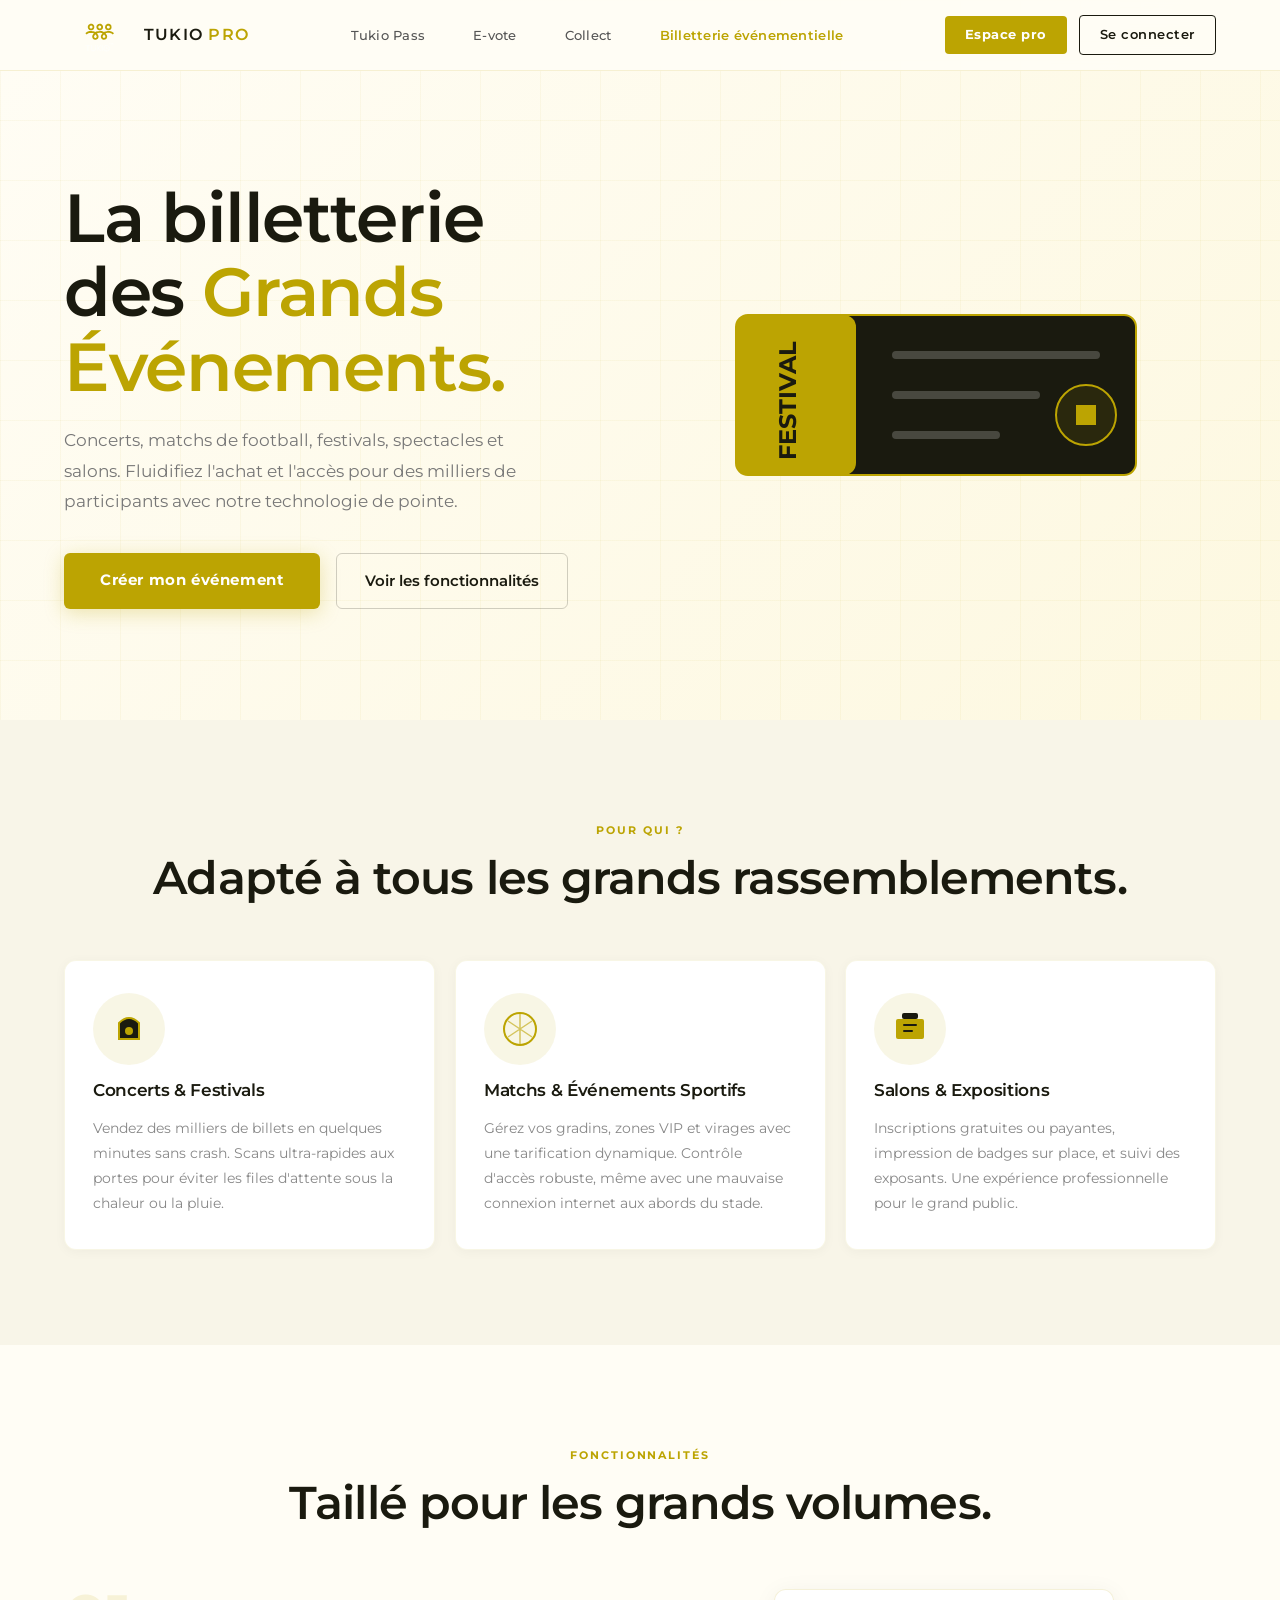
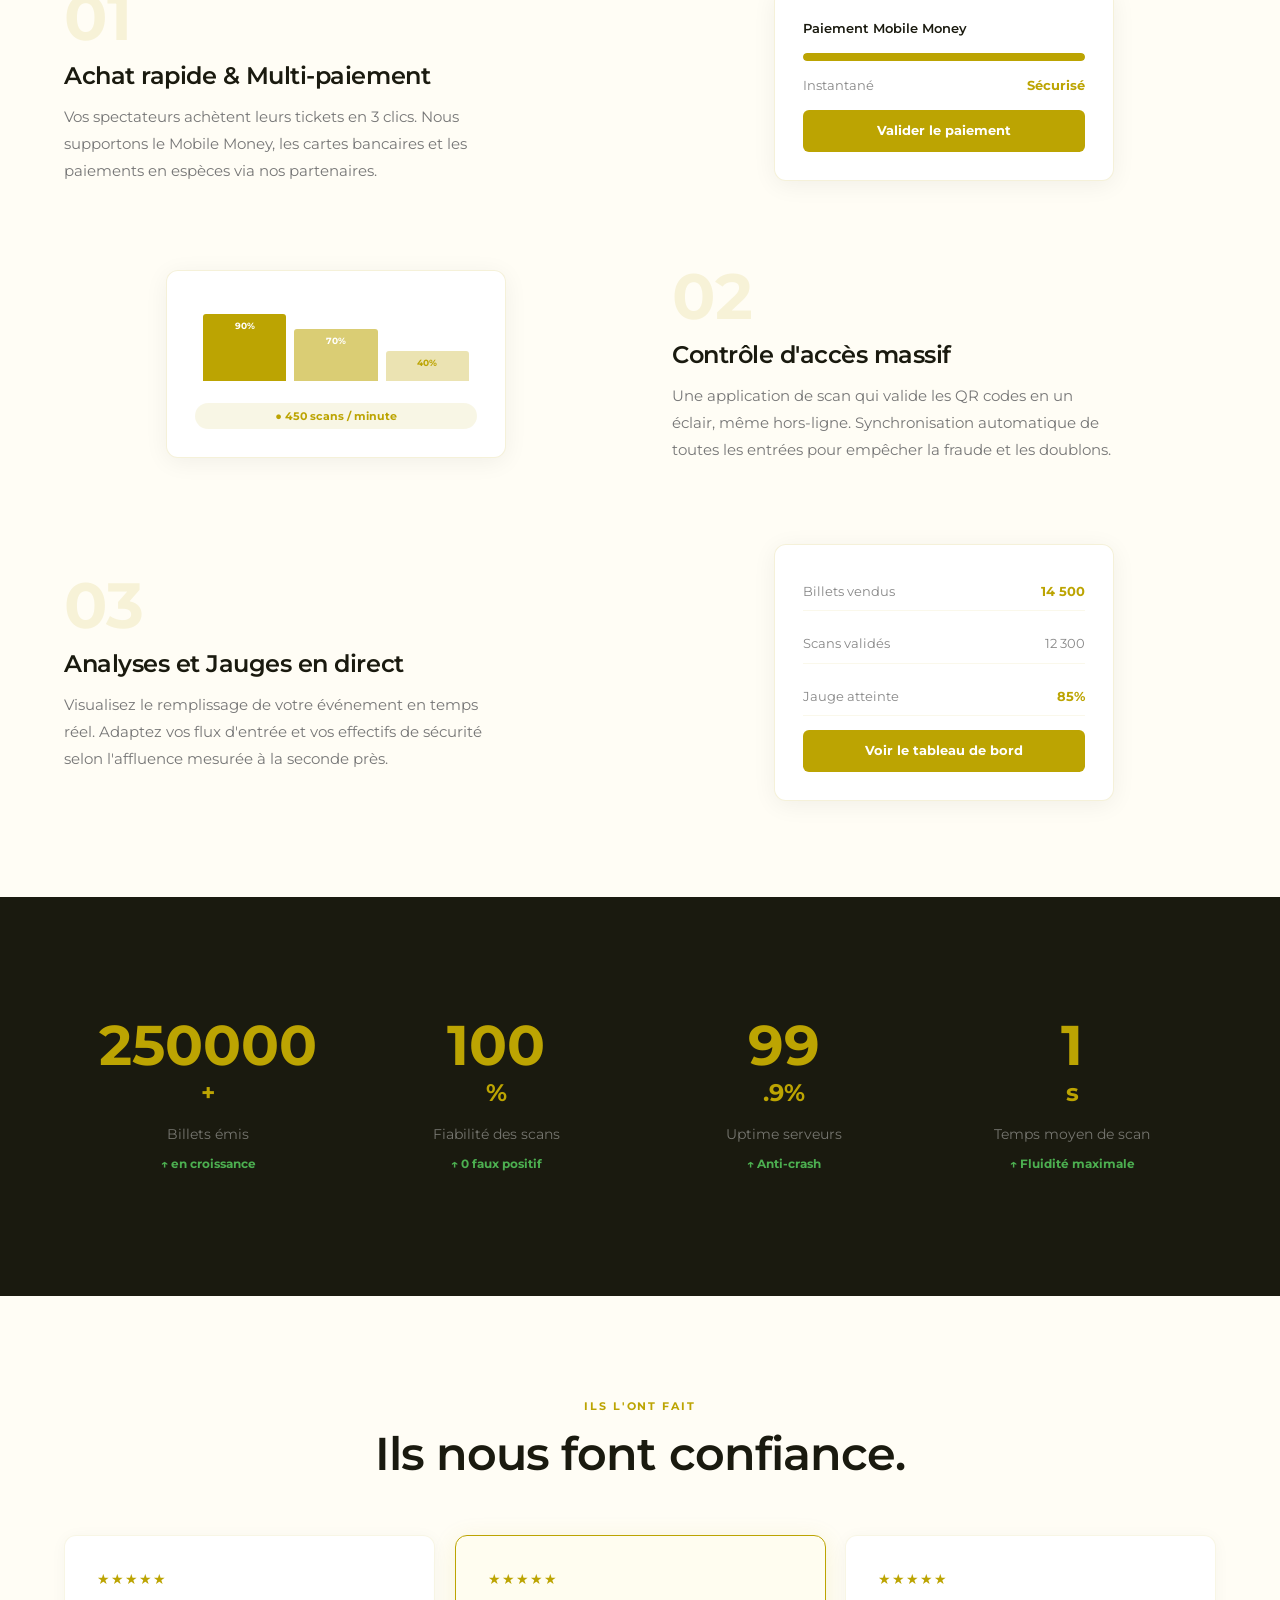
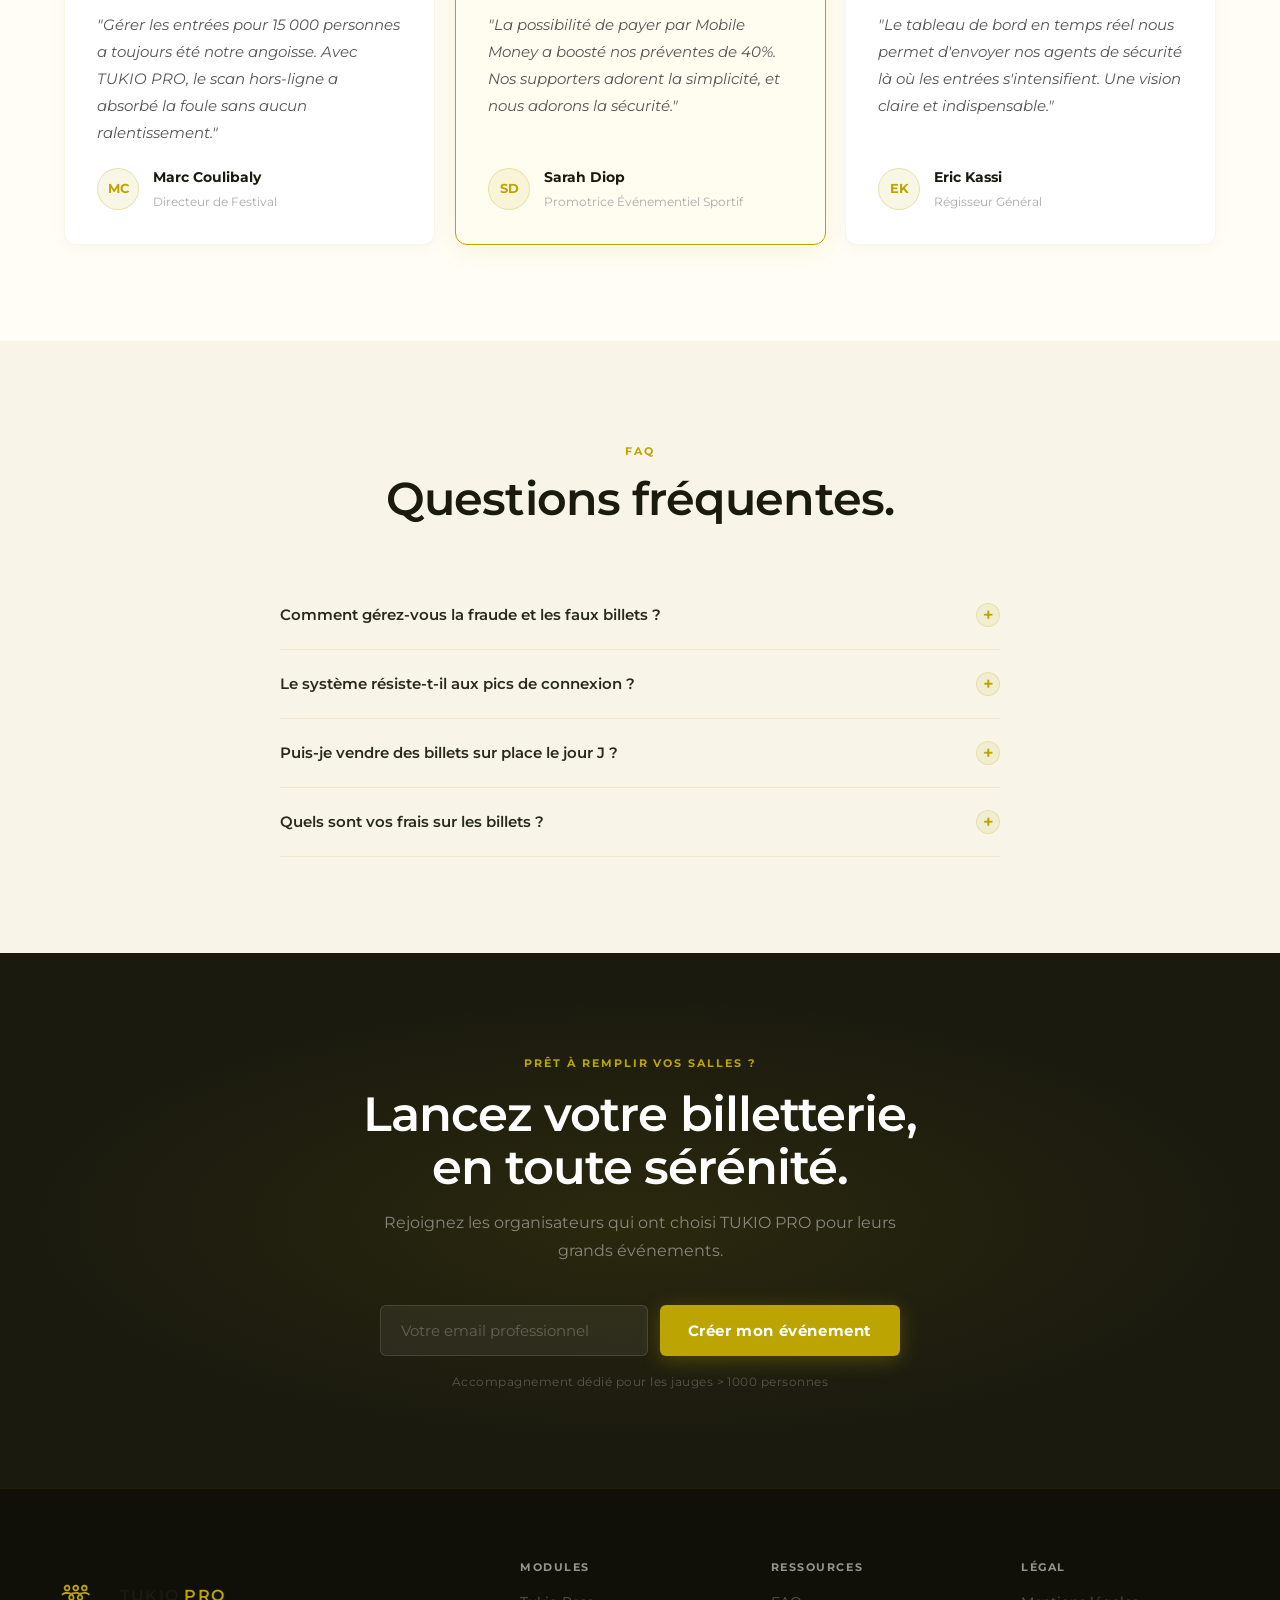
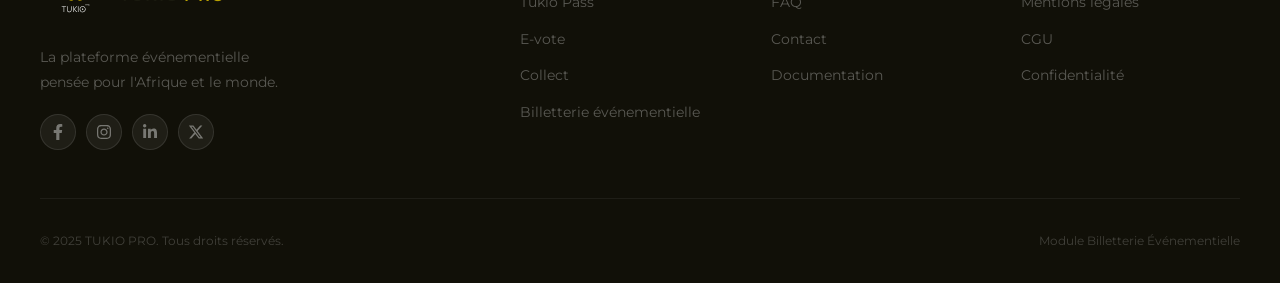
==== commit 6736f1e5: "Responsive et animations" ====
--- a/billetterie/index.html
+++ b/billetterie/index.html
@@ -24,7 +24,7 @@
       </ul>
       <div class="nav-actions">
         <a href="#contact" class="btn-nav-pro">Espace pro</a>
-        <a href="#contact" class="btn-nav-login">Se connecter</a>
+        <a href="../login/index.html" class="btn-nav-login">Se connecter</a>
         <button class="hamburger" aria-label="Ouvrir le menu" aria-expanded="false" aria-controls="mobile-menu">
           <span class="hamburger-line"></span><span class="hamburger-line"></span><span class="hamburger-line"></span>
         </button>
@@ -39,7 +39,7 @@
       </ul>
       <div class="mobile-nav-actions">
         <a href="#contact" class="btn-nav-pro">Espace pro</a>
-        <a href="#contact" class="btn-nav-login">Se connecter</a>
+        <a href="../login/index.html" class="btn-nav-login">Se connecter</a>
       </div>
     </div>
   </header>
@@ -183,22 +183,22 @@
       <div class="section-container">
         <div class="stats-grid" role="list">
           <div class="stat-card reveal" role="listitem">
-            <span class="stat-number" data-target="250000">0</span><span class="stat-suffix">+</span>
+            <span class="stat-number">250000</span><span class="stat-suffix">+</span>
             <p class="stat-label">Billets émis</p>
             <span class="stat-change">↑ en croissance</span>
           </div>
           <div class="stat-card reveal" role="listitem">
-            <span class="stat-number" data-target="100">0</span><span class="stat-suffix">%</span>
+            <span class="stat-number">100</span><span class="stat-suffix">%</span>
             <p class="stat-label">Fiabilité des scans</p>
             <span class="stat-change">↑ 0 faux positif</span>
           </div>
           <div class="stat-card reveal" role="listitem">
-            <span class="stat-number" data-target="99">0</span><span class="stat-suffix">.9%</span>
+            <span class="stat-number">99</span><span class="stat-suffix">.9%</span>
             <p class="stat-label">Uptime serveurs</p>
             <span class="stat-change">↑ Anti-crash</span>
           </div>
           <div class="stat-card reveal" role="listitem">
-            <span class="stat-number" data-target="1">0</span><span class="stat-suffix">s</span>
+            <span class="stat-number">1</span><span class="stat-suffix">s</span>
             <p class="stat-label">Temps moyen de scan</p>
             <span class="stat-change">↑ Fluidité maximale</span>
           </div>
@@ -307,10 +307,19 @@
           <span class="logo-text-alt">TUKIO <em>PRO</em></span>
         </a>
         <p class="footer-tagline">La plateforme événementielle<br>pensée pour l'Afrique et le monde.</p>
-        <div class="footer-socials" aria-label="Réseaux sociaux">
-          <a href="#" class="social-link" aria-label="Facebook"><svg viewBox="0 0 24 24"><path d="M18 2h-3a5 5 0 0 0-5 5v3H7v4h3v8h4v-8h3l1-4h-4V7a1 1 0 0 1 1-1h3z"/></svg></a>
-          <a href="#" class="social-link" aria-label="Instagram"><svg viewBox="0 0 24 24" fill="none" stroke="rgba(255,255,255,0.4)" stroke-width="2"><rect x="2" y="2" width="20" height="20" rx="5"/><circle cx="12" cy="12" r="4"/><circle cx="17.5" cy="6.5" r="0.5" fill="rgba(255,255,255,0.4)"/></svg></a>
-          <a href="#" class="social-link" aria-label="LinkedIn"><svg viewBox="0 0 24 24"><path d="M16 8a6 6 0 0 1 6 6v7h-4v-7a2 2 0 0 0-4 0v7h-4v-7a6 6 0 0 1 6-6zM2 9h4v12H2z"/><circle cx="4" cy="4" r="2"/></svg></a>
+                <div class="footer-socials" aria-label="Réseaux sociaux">
+          <a href="#" class="social-link" aria-label="Facebook">
+            <svg viewBox="0 0 320 512" fill="currentColor"><path d="M279.14 288l14.22-92.66h-88.91v-60.13c0-25.35 12.42-50.06 52.24-50.06h40.42V6.26S260.43 0 225.36 0c-73.22 0-121.08 44.38-121.08 124.72v70.62H22.89V288h81.39v224h100.17V288z"/></svg>
+          </a>
+          <a href="#" class="social-link" aria-label="Instagram">
+            <svg viewBox="0 0 448 512" fill="currentColor"><path d="M224.1 141c-63.6 0-114.9 51.3-114.9 114.9s51.3 114.9 114.9 114.9S339 319.5 339 255.9 287.7 141 224.1 141zm0 189.6c-41.1 0-74.7-33.5-74.7-74.7s33.5-74.7 74.7-74.7 74.7 33.5 74.7 74.7-33.6 74.7-74.7 74.7zm146.4-194.3c0 14.9-12 26.8-26.8 26.8-14.9 0-26.8-12-26.8-26.8s12-26.8 26.8-26.8 26.8 12 26.8 26.8zm76.1 27.2c-1.7-35.9-9.9-67.7-36.2-93.9-26.2-26.2-58-34.4-93.9-36.2-37-2.1-147.9-2.1-184.9 0-35.8 1.7-67.6 9.9-93.9 36.1s-34.4 58-36.2 93.9c-2.1 37-2.1 147.9 0 184.9 1.7 35.9 9.9 67.7 36.2 93.9s58 34.4 93.9 36.2c37 2.1 147.9 2.1 184.9 0 35.9-1.7 67.7-9.9 93.9-36.2 26.2-26.2 34.4-58 36.2-93.9 2.1-37 2.1-147.8 0-184.8zM398.8 388c-7.8 19.6-22.9 34.7-42.6 42.6-29.5 11.7-99.5 9-132.1 9s-102.7 2.6-132.1-9c-19.6-7.8-34.7-22.9-42.6-42.6-11.7-29.5-9-99.5-9-132.1s-2.6-102.7 9-132.1c7.8-19.6 22.9-34.7 42.6-42.6 29.5-11.7 99.5-9 132.1-9s102.7-2.6 132.1 9c19.6 7.8 34.7 22.9 42.6 42.6 11.7 29.5 9 99.5 9 132.1s2.7 102.7-9 132.1z"/></svg>
+          </a>
+          <a href="#" class="social-link" aria-label="LinkedIn">
+            <svg viewBox="0 0 448 512" fill="currentColor"><path d="M100.28 448H7.4V148.9h92.88zM53.79 108.1C24.09 108.1 0 83.5 0 53.8a53.79 53.79 0 0 1 107.58 0c0 29.7-24.1 54.3-53.79 54.3zM447.9 448h-92.68V302.4c0-34.7-.7-79.2-48.29-79.2-48.29 0-55.69 37.7-55.69 76.7V448h-92.78V148.9h89.08v40.8h1.3c12.4-23.5 42.69-48.3 87.88-48.3 94 0 111.28 61.9 111.28 142.3V448z"/></svg>
+          </a>
+          <a href="#" class="social-link" aria-label="X (Twitter)">
+            <svg viewBox="0 0 512 512" fill="currentColor"><path d="M389.2 48h70.6L305.6 224.2 487 464H345L233.7 318.6 106.5 464H35.8L200.7 275.5 26.8 48H172.4L272.9 180.9 389.2 48zM364.4 421.8h39.1L151.1 88h-42L364.4 421.8z"/></svg>
+          </a>
         </div>
       </div>
       <nav class="footer-nav" aria-label="Footer">
--- a/billetterie/style.css
+++ b/billetterie/style.css
@@ -10,6 +10,11 @@
   box-sizing: border-box;
   margin: 0;
   padding: 0;
+}
+
+img {
+  max-width: 100%;
+  height: auto;
 }
 html {
   font-size: 16px;
@@ -182,6 +187,13 @@
   gap: 0.75rem;
   flex-shrink: 0;
 }
+@media (max-width: 767px) {
+  .nav-actions .btn-nav-pro,
+  .nav-actions .btn-nav-login {
+    display: none;
+  }
+}
+
 .btn-nav-pro {
   display: inline-block;
   padding: 0.5rem 1.25rem;
@@ -1316,3 +1328,61 @@
     grid-template-columns: repeat(3, 1fr);
   }
 }
+
+/* ===== ANIMATIONS Tukio PRO v2 ===== */
+
+@keyframes pulse {
+  0%, 100% { transform: scale(1); opacity: 1; }
+  50%       { transform: scale(1.5); opacity: 0.6; }
+}
+
+@keyframes floatY {
+  0%, 100% { transform: translateY(0); }
+  50%       { transform: translateY(-10px); }
+}
+
+/* Override reveal with smoother easing */
+.reveal {
+  transition:
+    opacity 0.55s cubic-bezier(0.4, 0, 0.2, 1),
+    transform 0.55s cubic-bezier(0.4, 0, 0.2, 1);
+  will-change: opacity, transform;
+}
+
+/* Hero image float */
+.module-hero-image img { animation: floatY 5s ease-in-out infinite; }
+
+/* Use-case card icon */
+.usecase-img-wrap { transition: transform 0.3s ease; }
+.usecase-card:hover .usecase-img-wrap { transform: scale(1.1) rotate(-3deg); }
+
+/* Feature visual */
+.feature-visual img,
+.feature-visual .feature-card { transition: transform 0.4s ease; }
+.feature-row:hover .feature-visual img,
+.feature-row:hover .feature-visual .feature-card { transform: scale(1.025); }
+
+/* Stat card */
+.stat-card { transition: transform 0.3s ease; }
+.stat-card:hover { transform: translateY(-4px); }
+
+/* Step number */
+.step-number-wrap { transition: transform 0.25s ease; }
+.step-item:hover .step-number-wrap { transform: scale(1.1); }
+
+/* Author avatar */
+.author-avatar { transition: transform 0.3s ease; }
+.testimonial-card:hover .author-avatar { transform: rotate(-4deg) scale(1.1); }
+
+/* FAQ chevron */
+.faq-question svg { transition: transform 0.3s ease; }
+.faq-question[aria-expanded="true"] svg { transform: rotate(180deg); }
+
+@media (prefers-reduced-motion: reduce) {
+  *, *::before, *::after {
+    animation-duration: 0.01ms !important;
+    animation-iteration-count: 1 !important;
+    transition-duration: 0.01ms !important;
+  }
+  .reveal { opacity: 1; transform: none; }
+}
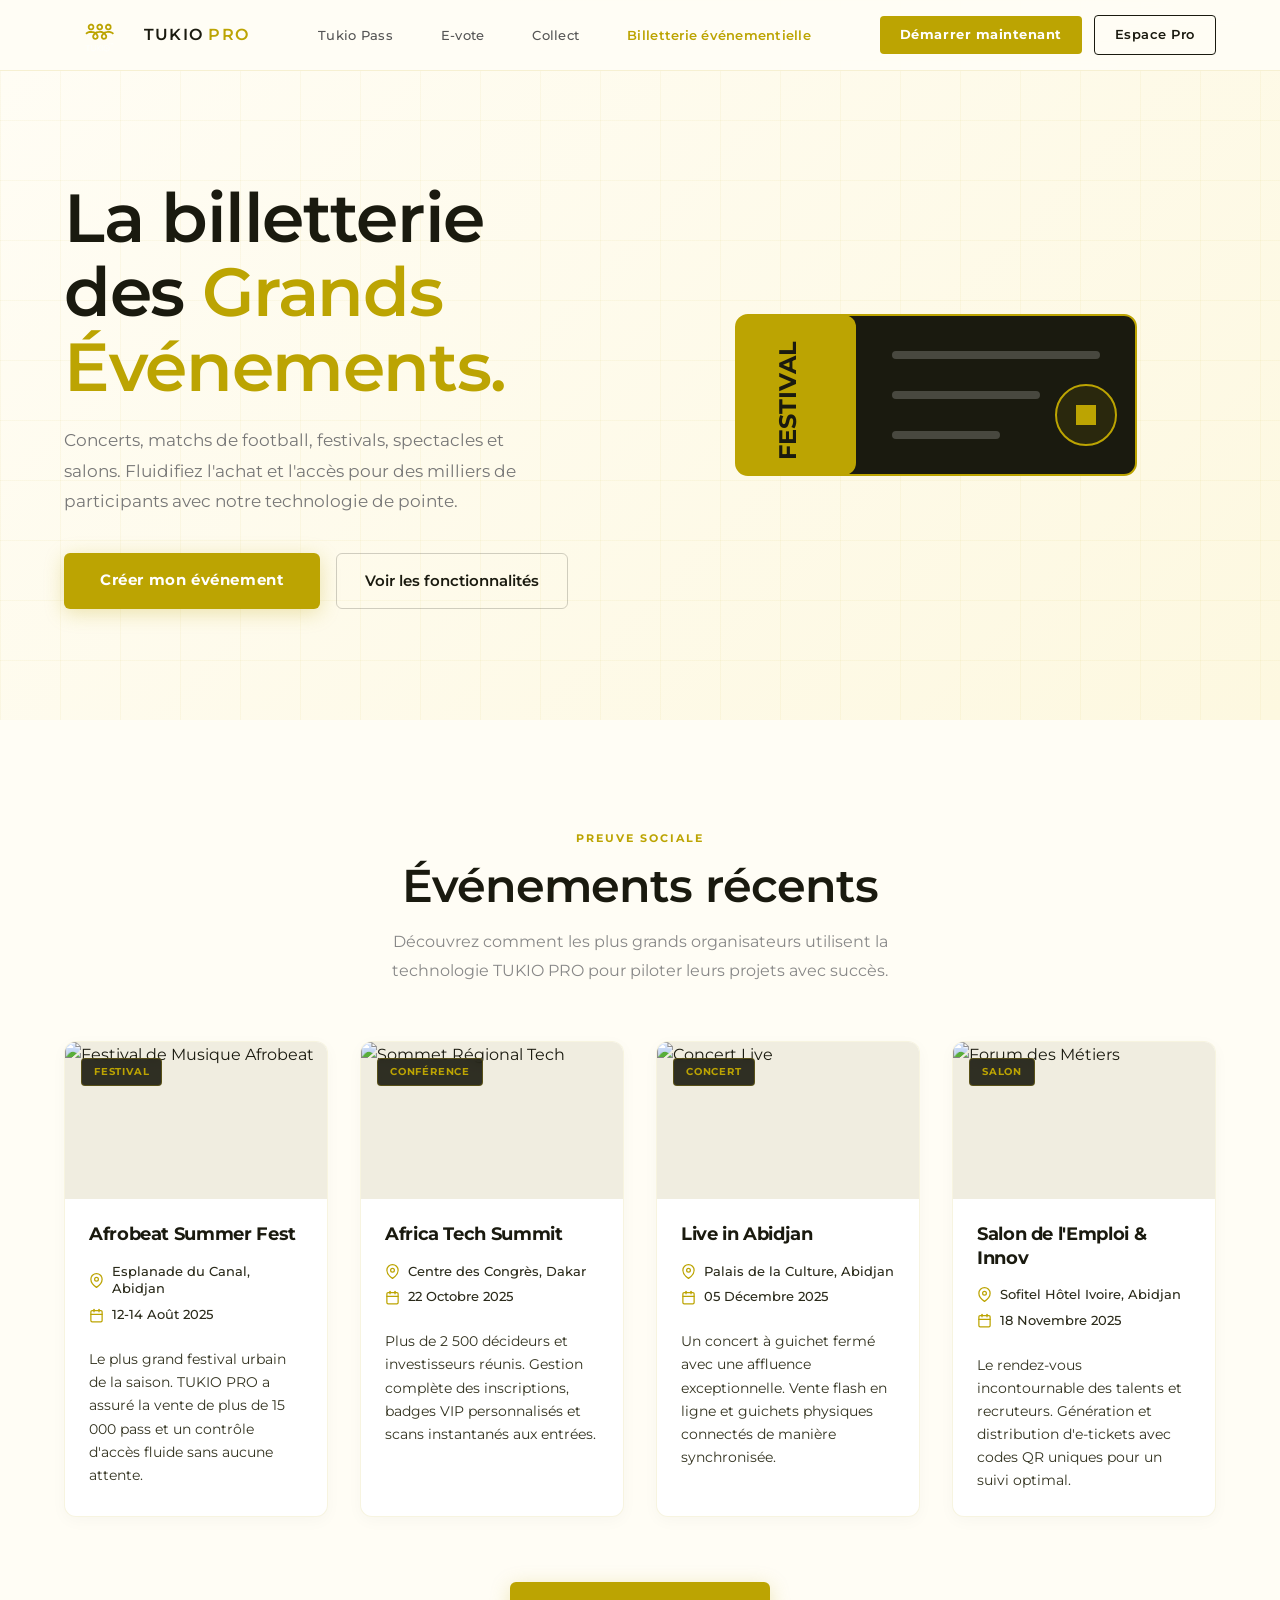
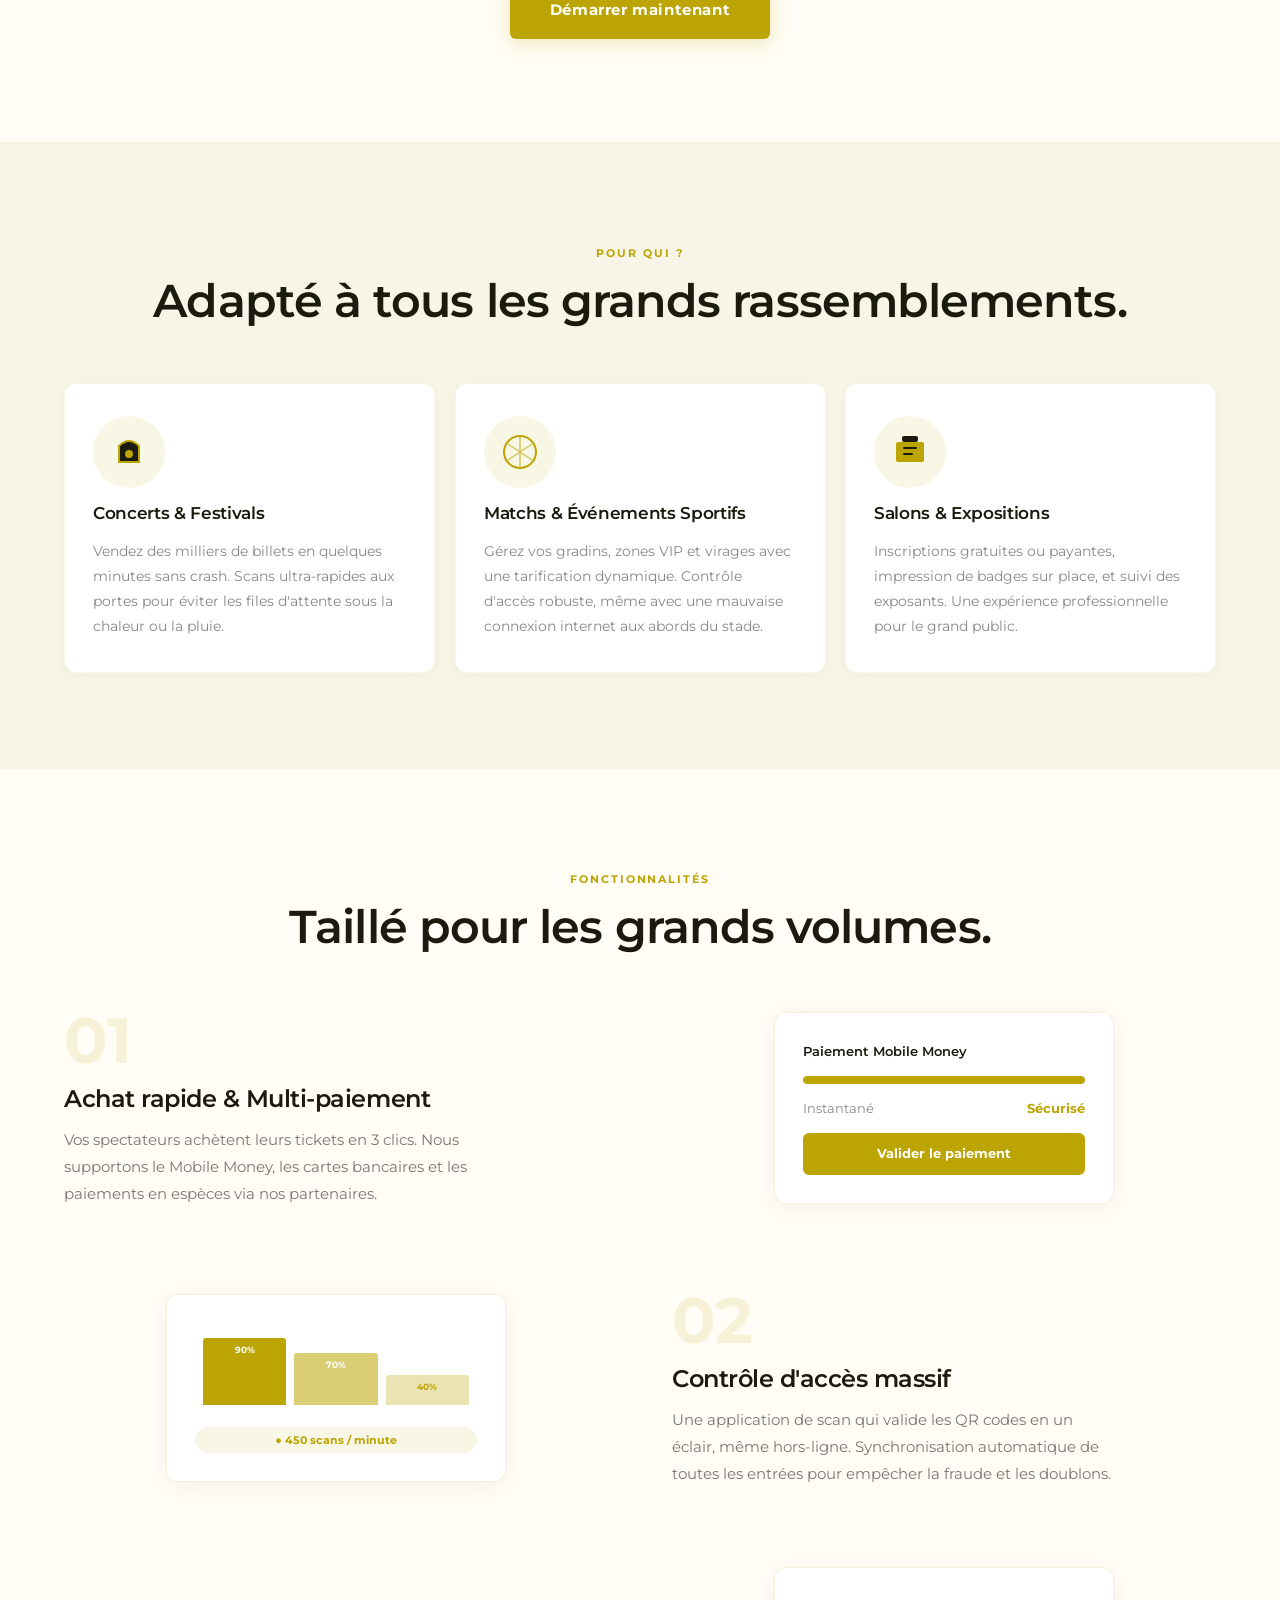
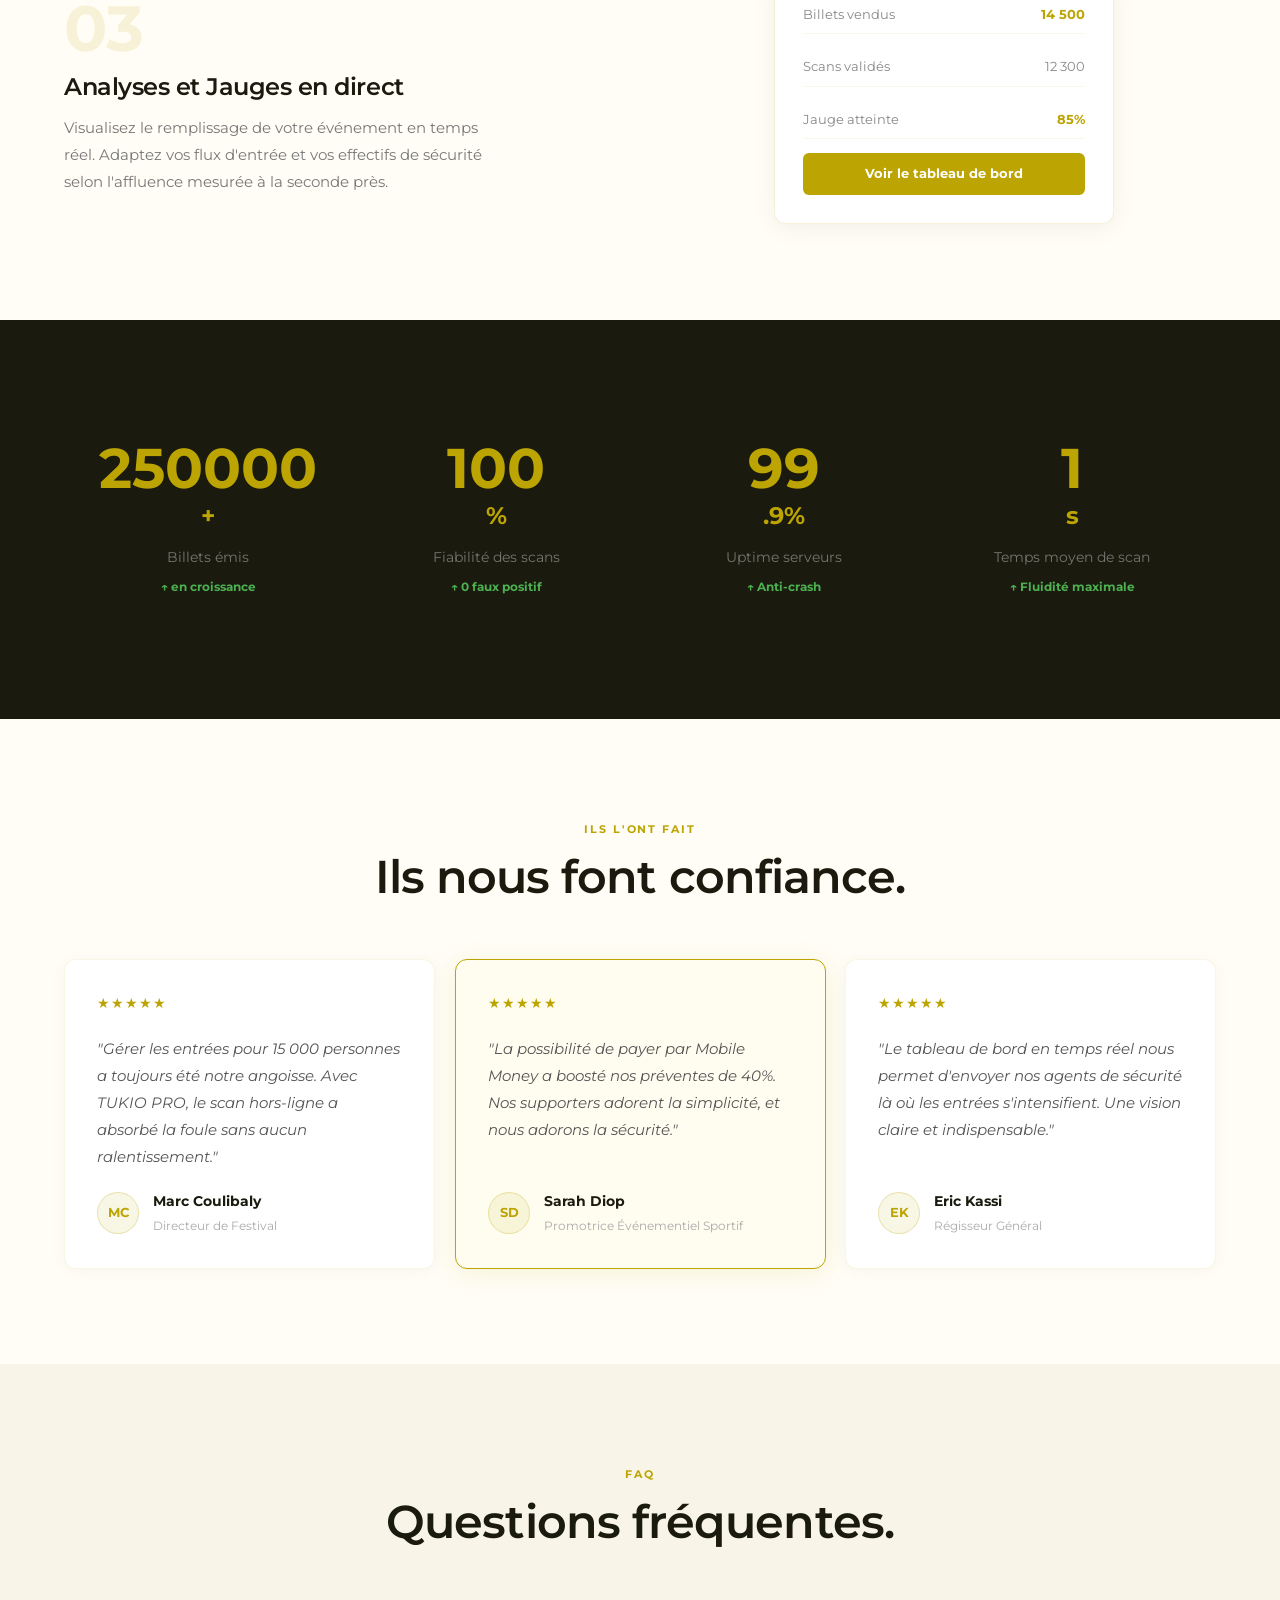
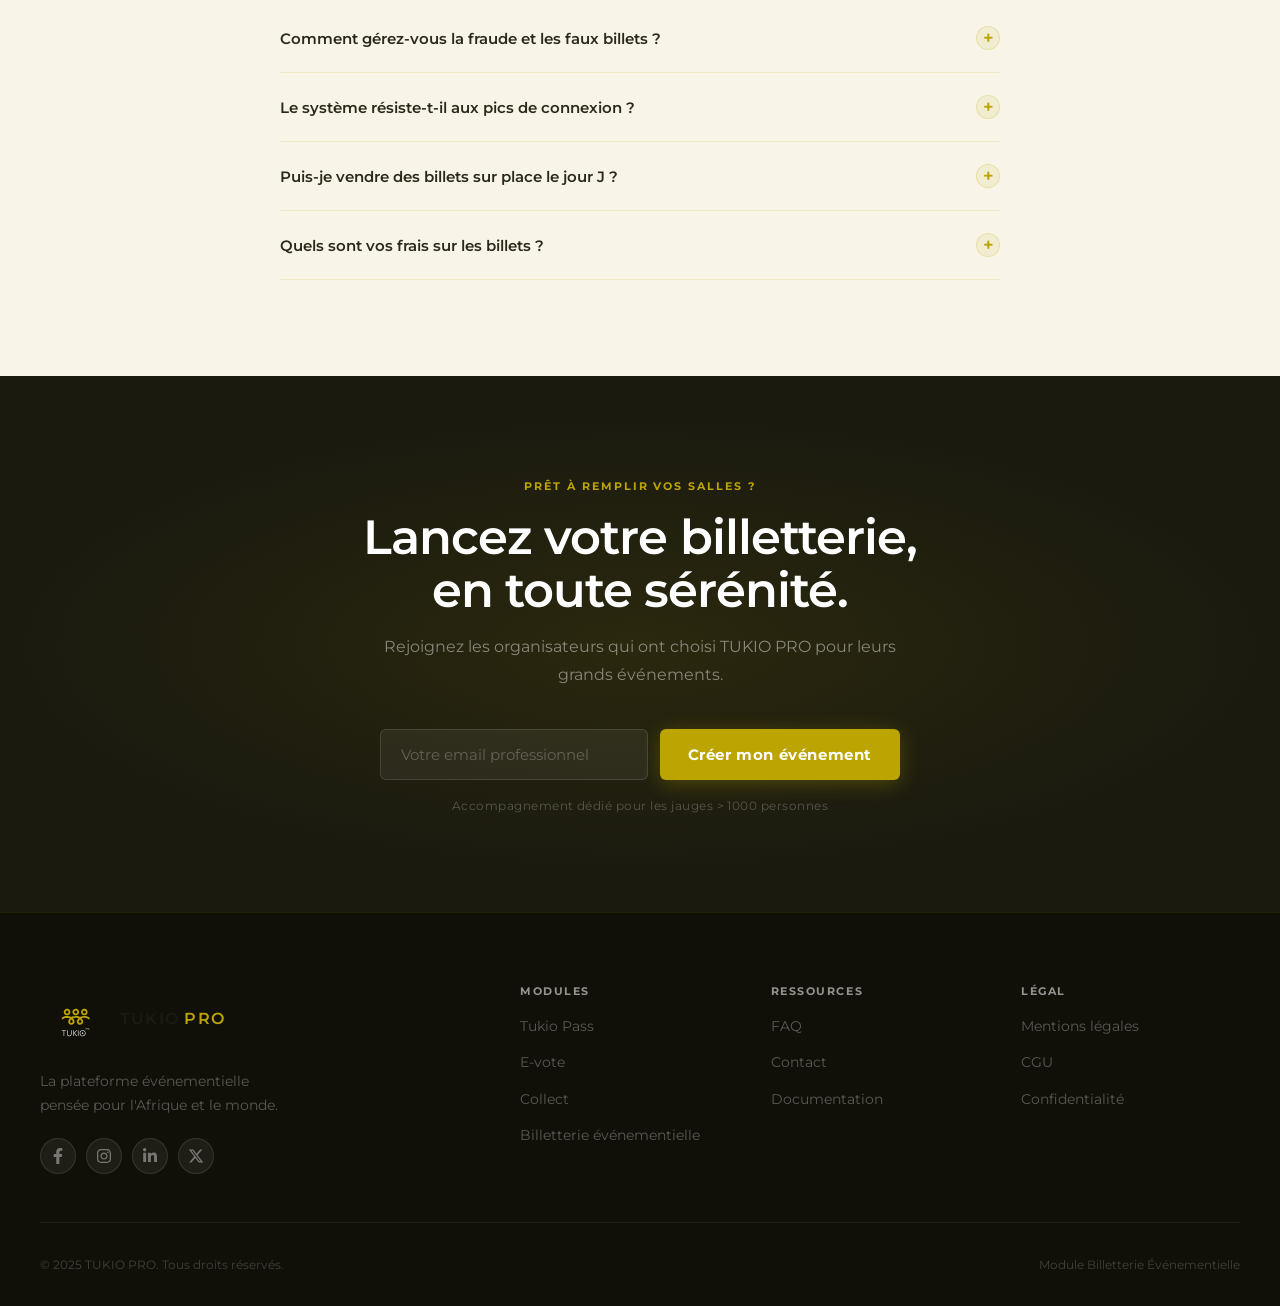
==== commit eee00546: "Evenement Vedette et responsive sur page event" ====
--- a/billetterie/index.html
+++ b/billetterie/index.html
@@ -23,8 +23,8 @@
         <li><a href="index.html" class="nav-link active" aria-current="page">Billetterie événementielle</a></li>
       </ul>
       <div class="nav-actions">
-        <a href="#contact" class="btn-nav-pro">Espace pro</a>
-        <a href="../login/index.html" class="btn-nav-login">Se connecter</a>
+        <a href="../signup/index.html" class="btn-nav-pro">Démarrer maintenant</a>
+        <a href="../login/index.html" class="btn-nav-login">Espace Pro</a>
         <button class="hamburger" aria-label="Ouvrir le menu" aria-expanded="false" aria-controls="mobile-menu">
           <span class="hamburger-line"></span><span class="hamburger-line"></span><span class="hamburger-line"></span>
         </button>
@@ -38,8 +38,8 @@
         <li><a href="index.html" class="mobile-nav-link active">Billetterie événementielle</a></li>
       </ul>
       <div class="mobile-nav-actions">
-        <a href="#contact" class="btn-nav-pro">Espace pro</a>
-        <a href="../login/index.html" class="btn-nav-login">Se connecter</a>
+        <a href="../signup/index.html" class="btn-nav-pro">Démarrer maintenant</a>
+        <a href="../login/index.html" class="btn-nav-login">Espace Pro</a>
       </div>
     </div>
   </header>
@@ -69,6 +69,110 @@
             <circle cx="430" cy="140" r="30" fill="rgba(188,164,2,0.1)" stroke="#BCA402" stroke-width="2"/>
             <rect x="420" y="130" width="20" height="20" fill="#BCA402"/>
           </svg>
+        </div>
+      </div>
+    </section>
+
+    <!-- RECENT EVENTS SECTION -->
+    <section class="recent-events-section" aria-labelledby="re-title">
+      <div class="section-container">
+        <div class="section-header reveal">
+          <span class="section-eyebrow">Preuve sociale</span>
+          <h2 class="section-title" id="re-title">Événements récents</h2>
+          <p class="section-desc">Découvrez comment les plus grands organisateurs utilisent la technologie TUKIO PRO pour piloter leurs projets avec succès.</p>
+        </div>
+        <div class="events-grid">
+          <!-- Event Card 1 -->
+          <article class="event-card reveal">
+            <div class="event-img-container">
+              <img src="https://images.unsplash.com/photo-1506157786151-b8491531f063?auto=format&fit=crop&w=600&q=80" alt="Festival de Musique Afrobeat" class="event-img" loading="lazy">
+              <div class="event-tag">Festival</div>
+            </div>
+            <div class="event-body">
+              <h3 class="event-card-title">Afrobeat Summer Fest</h3>
+              <div class="event-meta">
+                <span class="event-location">
+                  <svg class="meta-icon" viewBox="0 0 24 24" fill="none" stroke="currentColor" stroke-width="2" stroke-linecap="round" stroke-linejoin="round"><path d="M21 10c0 7-9 13-9 13s-9-6-9-13a9 9 0 0 1 18 0z"></path><circle cx="12" cy="10" r="3"></circle></svg>
+                  Esplanade du Canal, Abidjan
+                </span>
+                <span class="event-date">
+                  <svg class="meta-icon" viewBox="0 0 24 24" fill="none" stroke="currentColor" stroke-width="2" stroke-linecap="round" stroke-linejoin="round"><rect x="3" y="4" width="18" height="18" rx="2" ry="2"></rect><line x1="16" y1="2" x2="16" y2="6"></line><line x1="8" y1="2" x2="8" y2="6"></line><line x1="3" y1="10" x2="21" y2="10"></line></svg>
+                  12-14 Août 2025
+                </span>
+              </div>
+              <p class="event-card-desc">Le plus grand festival urbain de la saison. TUKIO PRO a assuré la vente de plus de 15 000 pass et un contrôle d'accès fluide sans aucune attente.</p>
+            </div>
+          </article>
+
+          <!-- Event Card 2 -->
+          <article class="event-card reveal">
+            <div class="event-img-container">
+              <img src="https://images.unsplash.com/photo-1540575467063-178a50c2df87?auto=format&fit=crop&w=600&q=80" alt="Sommet Régional Tech" class="event-img" loading="lazy">
+              <div class="event-tag">Conférence</div>
+            </div>
+            <div class="event-body">
+              <h3 class="event-card-title">Africa Tech Summit</h3>
+              <div class="event-meta">
+                <span class="event-location">
+                  <svg class="meta-icon" viewBox="0 0 24 24" fill="none" stroke="currentColor" stroke-width="2" stroke-linecap="round" stroke-linejoin="round"><path d="M21 10c0 7-9 13-9 13s-9-6-9-13a9 9 0 0 1 18 0z"></path><circle cx="12" cy="10" r="3"></circle></svg>
+                  Centre des Congrès, Dakar
+                </span>
+                <span class="event-date">
+                  <svg class="meta-icon" viewBox="0 0 24 24" fill="none" stroke="currentColor" stroke-width="2" stroke-linecap="round" stroke-linejoin="round"><rect x="3" y="4" width="18" height="18" rx="2" ry="2"></rect><line x1="16" y1="2" x2="16" y2="6"></line><line x1="8" y1="2" x2="8" y2="6"></line><line x1="3" y1="10" x2="21" y2="10"></line></svg>
+                  22 Octobre 2025
+                </span>
+              </div>
+              <p class="event-card-desc">Plus de 2 500 décideurs et investisseurs réunis. Gestion complète des inscriptions, badges VIP personnalisés et scans instantanés aux entrées.</p>
+            </div>
+          </article>
+
+          <!-- Event Card 3 -->
+          <article class="event-card reveal">
+            <div class="event-img-container">
+              <img src="https://images.unsplash.com/photo-1470225620780-dba8ba36b745?auto=format&fit=crop&w=600&q=80" alt="Concert Live" class="event-img" loading="lazy">
+              <div class="event-tag">Concert</div>
+            </div>
+            <div class="event-body">
+              <h3 class="event-card-title">Live in Abidjan</h3>
+              <div class="event-meta">
+                <span class="event-location">
+                  <svg class="meta-icon" viewBox="0 0 24 24" fill="none" stroke="currentColor" stroke-width="2" stroke-linecap="round" stroke-linejoin="round"><path d="M21 10c0 7-9 13-9 13s-9-6-9-13a9 9 0 0 1 18 0z"></path><circle cx="12" cy="10" r="3"></circle></svg>
+                  Palais de la Culture, Abidjan
+                </span>
+                <span class="event-date">
+                  <svg class="meta-icon" viewBox="0 0 24 24" fill="none" stroke="currentColor" stroke-width="2" stroke-linecap="round" stroke-linejoin="round"><rect x="3" y="4" width="18" height="18" rx="2" ry="2"></rect><line x1="16" y1="2" x2="16" y2="6"></line><line x1="8" y1="2" x2="8" y2="6"></line><line x1="3" y1="10" x2="21" y2="10"></line></svg>
+                  05 Décembre 2025
+                </span>
+              </div>
+              <p class="event-card-desc">Un concert à guichet fermé avec une affluence exceptionnelle. Vente flash en ligne et guichets physiques connectés de manière synchronisée.</p>
+            </div>
+          </article>
+
+          <!-- Event Card 4 -->
+          <article class="event-card reveal">
+            <div class="event-img-container">
+              <img src="https://images.unsplash.com/photo-1475721027785-f74eccf877e2?auto=format&fit=crop&w=600&q=80" alt="Forum des Métiers" class="event-img" loading="lazy">
+              <div class="event-tag">Salon</div>
+            </div>
+            <div class="event-body">
+              <h3 class="event-card-title">Salon de l'Emploi & Innov</h3>
+              <div class="event-meta">
+                <span class="event-location">
+                  <svg class="meta-icon" viewBox="0 0 24 24" fill="none" stroke="currentColor" stroke-width="2" stroke-linecap="round" stroke-linejoin="round"><path d="M21 10c0 7-9 13-9 13s-9-6-9-13a9 9 0 0 1 18 0z"></path><circle cx="12" cy="10" r="3"></circle></svg>
+                  Sofitel Hôtel Ivoire, Abidjan
+                </span>
+                <span class="event-date">
+                  <svg class="meta-icon" viewBox="0 0 24 24" fill="none" stroke="currentColor" stroke-width="2" stroke-linecap="round" stroke-linejoin="round"><rect x="3" y="4" width="18" height="18" rx="2" ry="2"></rect><line x1="16" y1="2" x2="16" y2="6"></line><line x1="8" y1="2" x2="8" y2="6"></line><line x1="3" y1="10" x2="21" y2="10"></line></svg>
+                  18 Novembre 2025
+                </span>
+              </div>
+              <p class="event-card-desc">Le rendez-vous incontournable des talents et recruteurs. Génération et distribution d'e-tickets avec codes QR uniques pour un suivi optimal.</p>
+            </div>
+          </article>
+        </div>
+        
+        <div class="events-cta reveal">
+          <a href="../signup/index.html" class="btn-events-cta">Démarrer maintenant</a>
         </div>
       </div>
     </section>
--- a/billetterie/style.css
+++ b/billetterie/style.css
@@ -382,9 +382,14 @@
 }
 .hero-actions {
   display: flex;
-  flex-wrap: wrap;
+  flex-direction: column;
   gap: 1rem;
   animation: fadeInUp 0.5s ease 0.3s both;
+}
+@media (min-width: 480px) {
+  .hero-actions {
+    flex-direction: row;
+  }
 }
 .btn-hero-primary {
   display: inline-block;
@@ -1386,3 +1391,146 @@
   }
   .reveal { opacity: 1; transform: none; }
 }
+
+/* ===== STYLES SECTION ÉVÉNEMENTS RÉCENTS ===== */
+.recent-events-section {
+  padding: 6.5rem 1.5rem;
+  background: #fffdf5;
+  border-bottom: 1px solid rgba(188, 164, 2, 0.1);
+  position: relative;
+}
+.events-grid {
+  display: grid;
+  grid-template-columns: 1fr;
+  gap: 2rem;
+  margin-top: 3.5rem;
+}
+@media (min-width: 600px) {
+  .events-grid {
+    grid-template-columns: repeat(2, 1fr);
+  }
+}
+@media (min-width: 1024px) {
+  .events-grid {
+    grid-template-columns: repeat(4, 1fr);
+  }
+}
+.event-card {
+  background: #ffffff;
+  border: 1px solid rgba(188, 164, 2, 0.12);
+  border-radius: 12px;
+  overflow: hidden;
+  display: flex;
+  flex-direction: column;
+  height: 100%;
+  transition: border-color 0.3s ease, transform 0.3s cubic-bezier(0.25, 0.8, 0.25, 1), box-shadow 0.3s ease;
+  box-shadow: 0 4px 16px rgba(0, 0, 0, 0.03);
+}
+.event-card:hover {
+  border-color: rgba(188, 164, 2, 0.4);
+  transform: translateY(-6px);
+  box-shadow: 0 16px 36px rgba(188, 164, 2, 0.12);
+}
+.event-img-container {
+  position: relative;
+  width: 100%;
+  padding-top: 60%; /* Ratio 5:3 */
+  overflow: hidden;
+  background: #f0ede0;
+}
+.event-img {
+  position: absolute;
+  top: 0;
+  left: 0;
+  width: 100%;
+  height: 100%;
+  object-fit: cover;
+  transition: transform 0.5s ease;
+}
+.event-card:hover .event-img {
+  transform: scale(1.06);
+}
+.event-img-container .event-tag {
+  position: absolute;
+  top: 1rem;
+  left: 1rem;
+  background: rgba(26, 26, 15, 0.9);
+  backdrop-filter: blur(4px);
+  -webkit-backdrop-filter: blur(4px);
+  color: #bca402;
+  border: 1px solid rgba(188, 164, 2, 0.3);
+  font-size: 0.625rem;
+  font-weight: 700;
+  letter-spacing: 0.08em;
+  text-transform: uppercase;
+  padding: 0.3rem 0.75rem;
+  border-radius: 4px;
+  z-index: 2;
+}
+.event-body {
+  padding: 1.5rem;
+  display: flex;
+  flex-direction: column;
+  flex-grow: 1;
+  gap: 0.75rem;
+}
+.event-card-title {
+  font-family: "Montserrat", sans-serif;
+  font-size: 1.125rem;
+  font-weight: 700;
+  color: #1a1a0f;
+  line-height: 1.3;
+}
+.event-meta {
+  display: flex;
+  flex-direction: column;
+  gap: 0.5rem;
+  font-size: 0.8rem;
+  color: #2a2a1a;
+  font-weight: 500;
+  margin: 0.25rem 0;
+}
+.event-location, .event-date {
+  display: inline-flex;
+  align-items: center;
+  gap: 0.5rem;
+  line-height: 1.4;
+}
+.meta-icon {
+  width: 15px;
+  height: 15px;
+  color: #bca402;
+  flex-shrink: 0;
+}
+.event-card-desc {
+  font-size: 0.875rem;
+  color: #333320;
+  line-height: 1.65;
+  margin-top: 0.5rem;
+}
+.events-cta {
+  text-align: center;
+  margin-top: 4rem;
+}
+.btn-events-cta {
+  display: inline-block;
+  padding: 1rem 2.5rem;
+  background: #bca402;
+  color: #fff;
+  font-family: "Montserrat", sans-serif;
+  font-weight: 700;
+  font-size: 0.9375rem;
+  letter-spacing: 0.04em;
+  text-decoration: none;
+  border-radius: 6px;
+  box-shadow: 0 4px 20px rgba(188, 164, 2, 0.25);
+  transition: background 0.2s, transform 0.15s, box-shadow 0.2s;
+}
+.btn-events-cta:hover {
+  background: #a89200;
+  transform: translateY(-2px);
+  box-shadow: 0 8px 30px rgba(188, 164, 2, 0.35);
+}
+.btn-events-cta:active {
+  transform: translateY(0);
+}
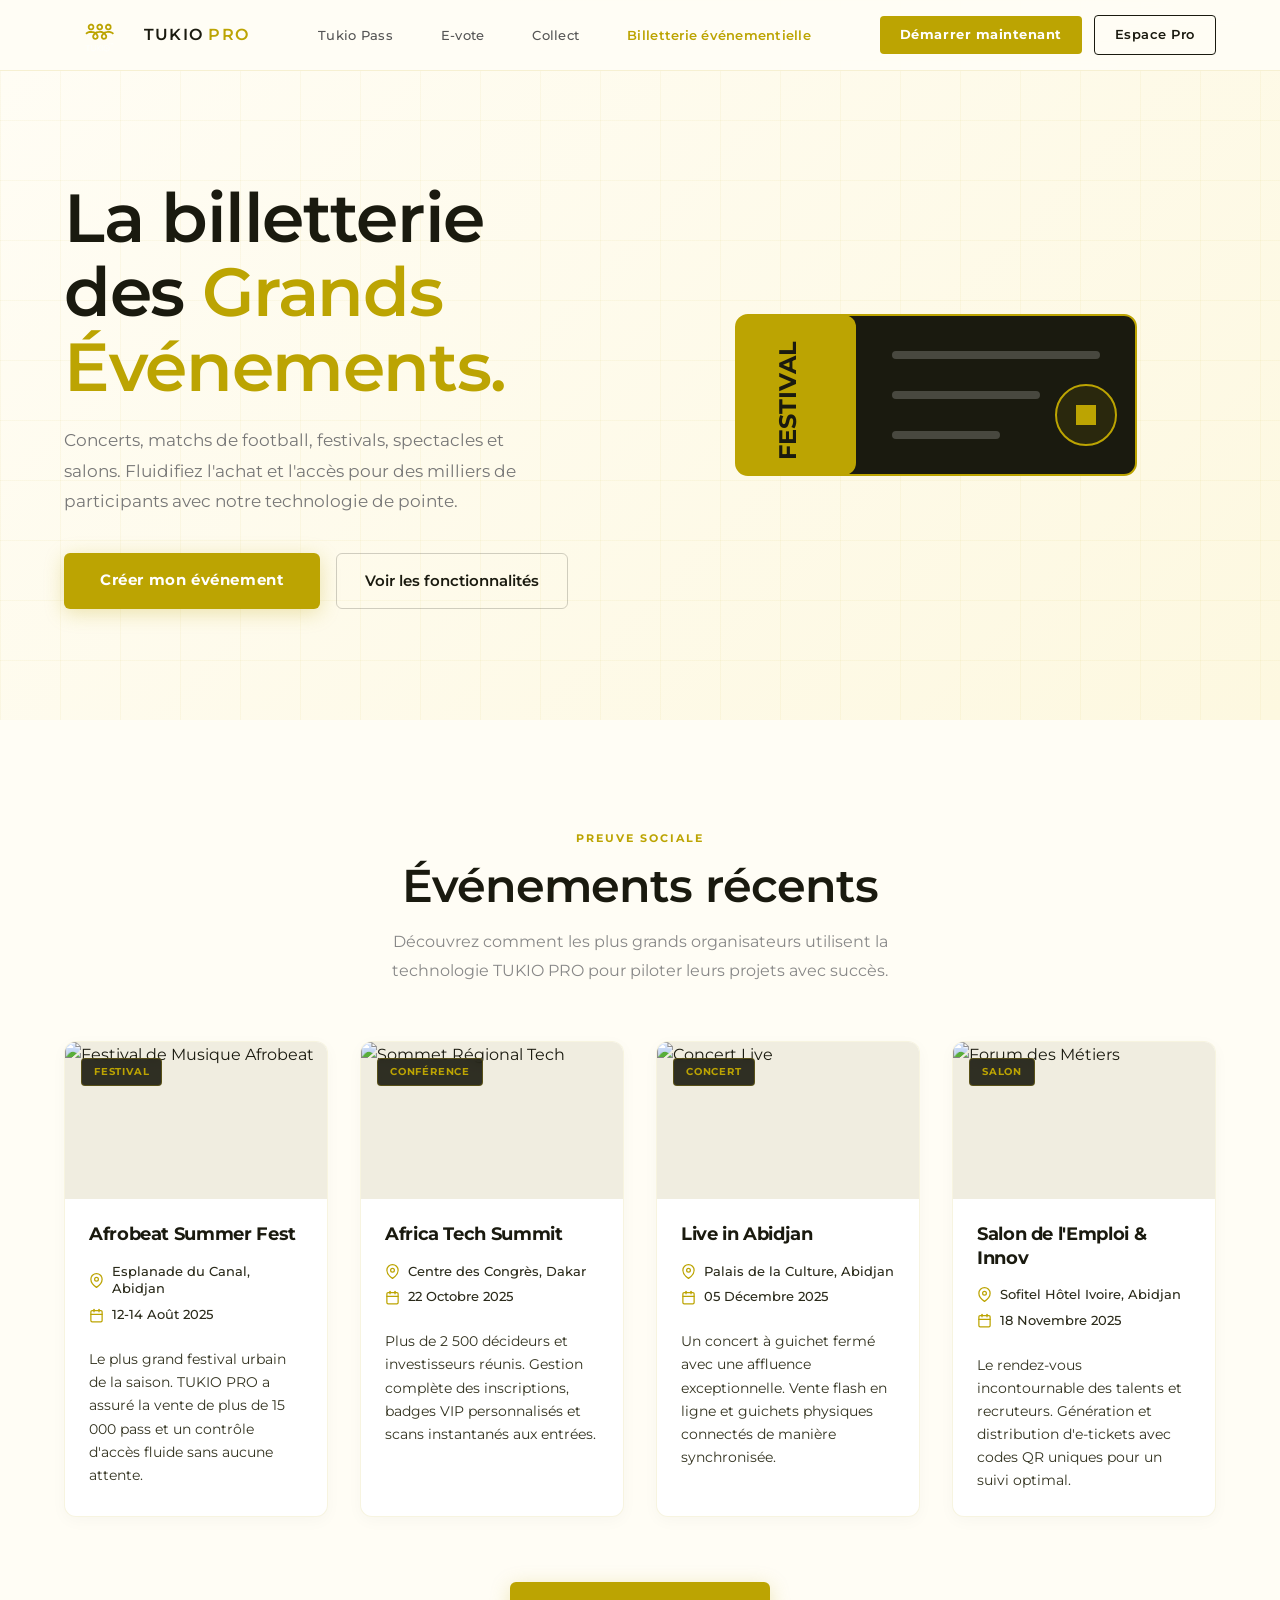
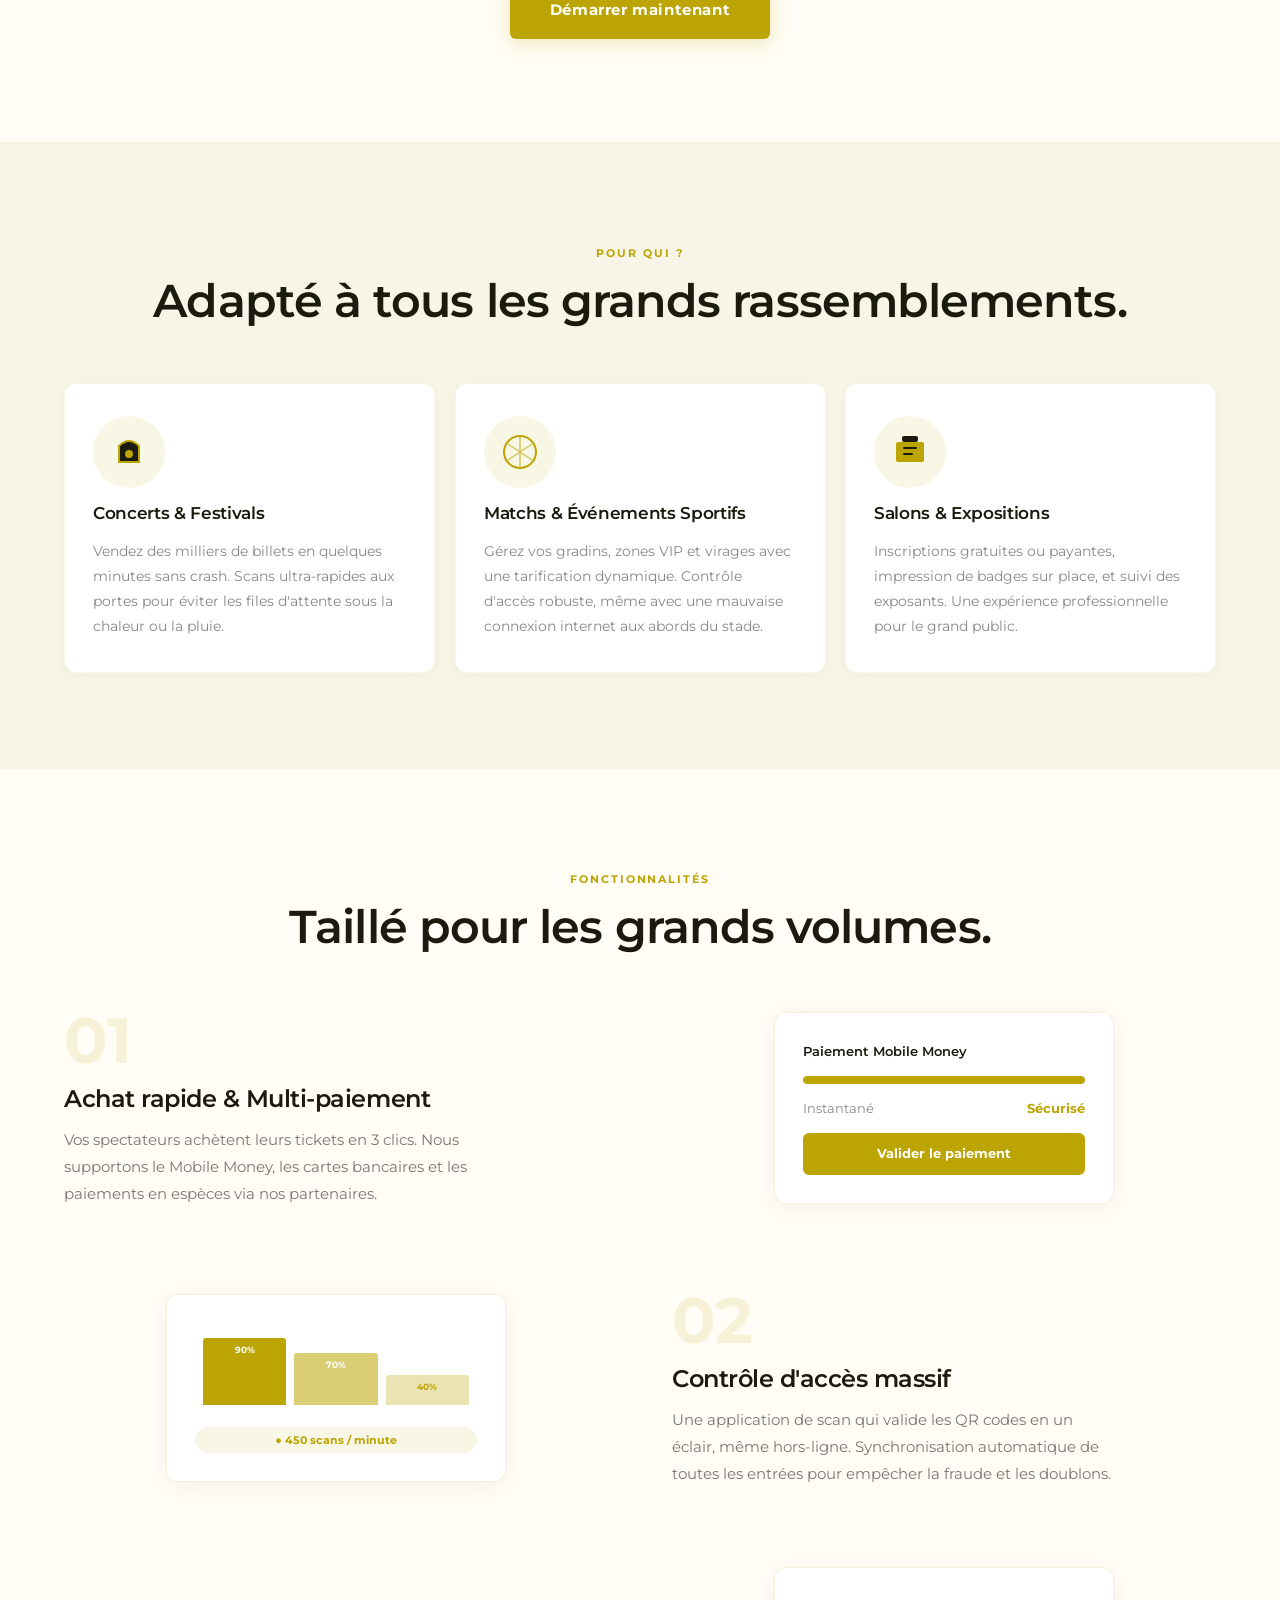
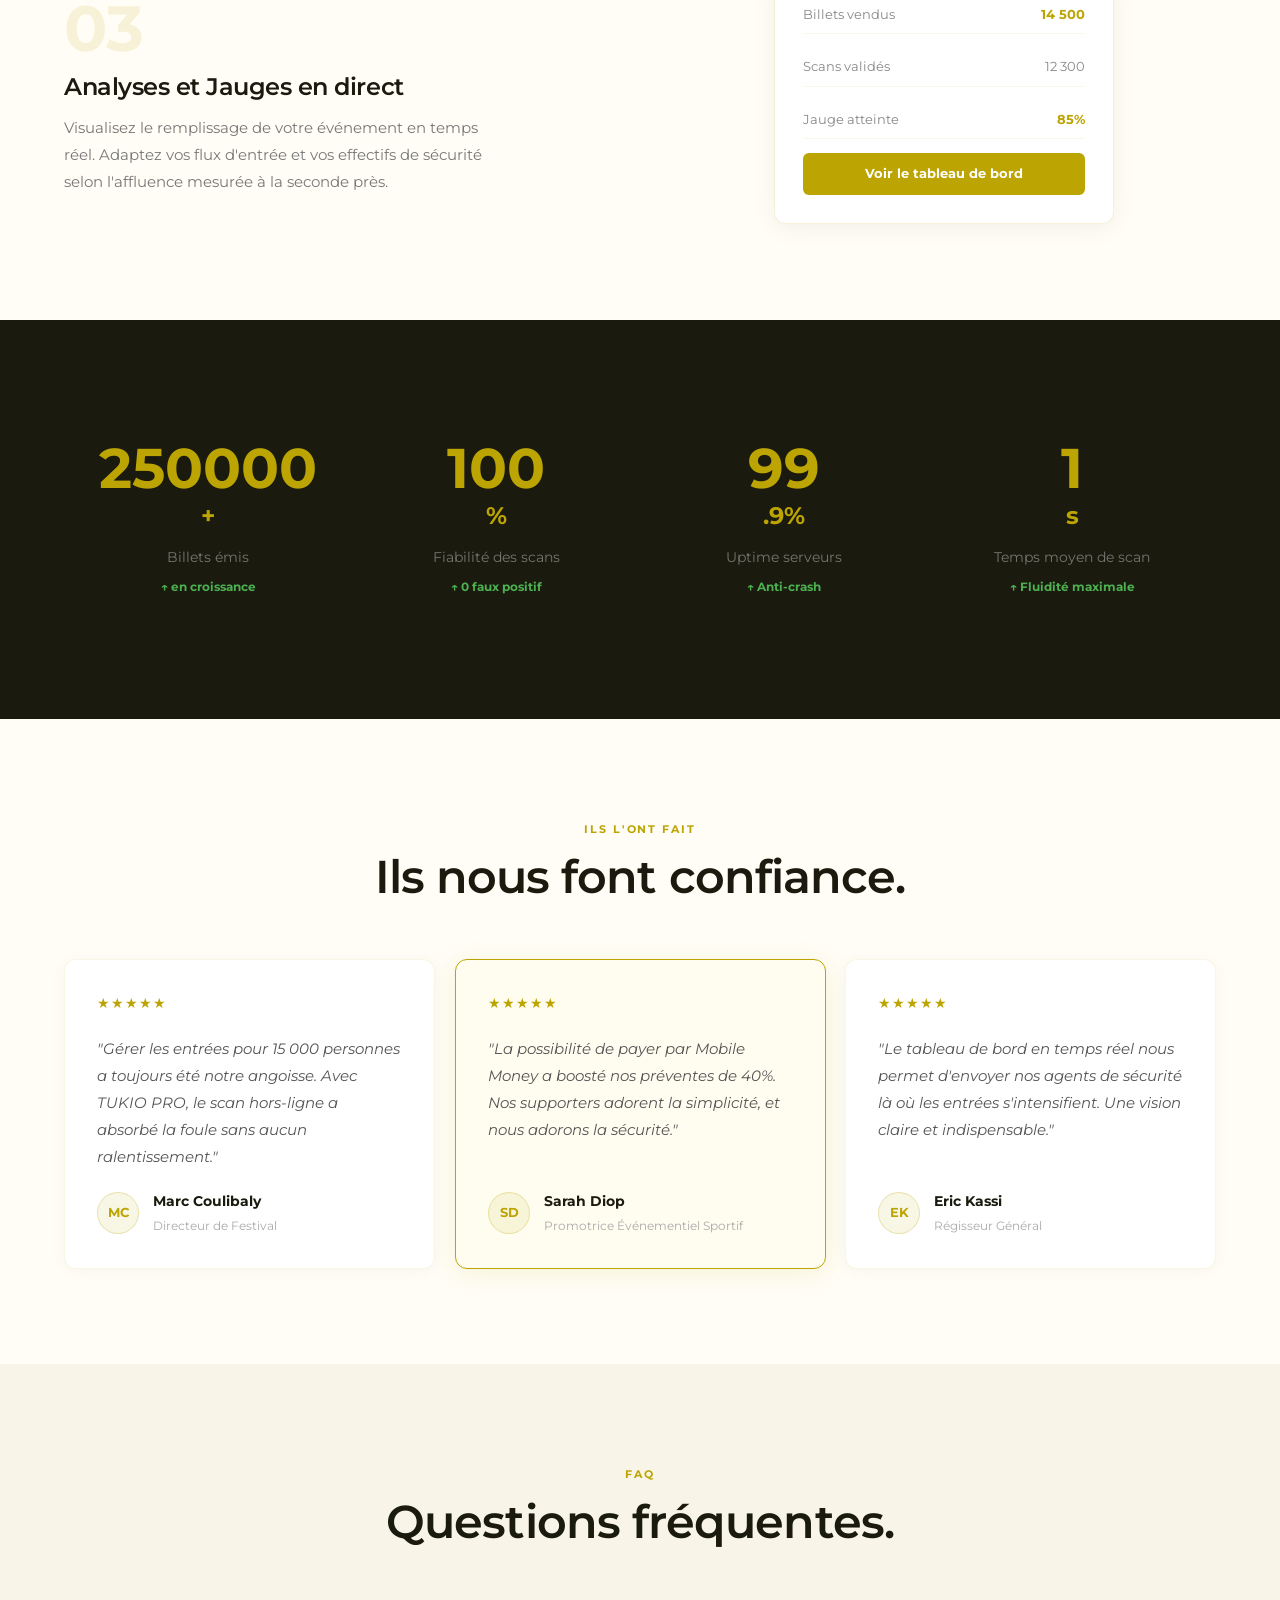
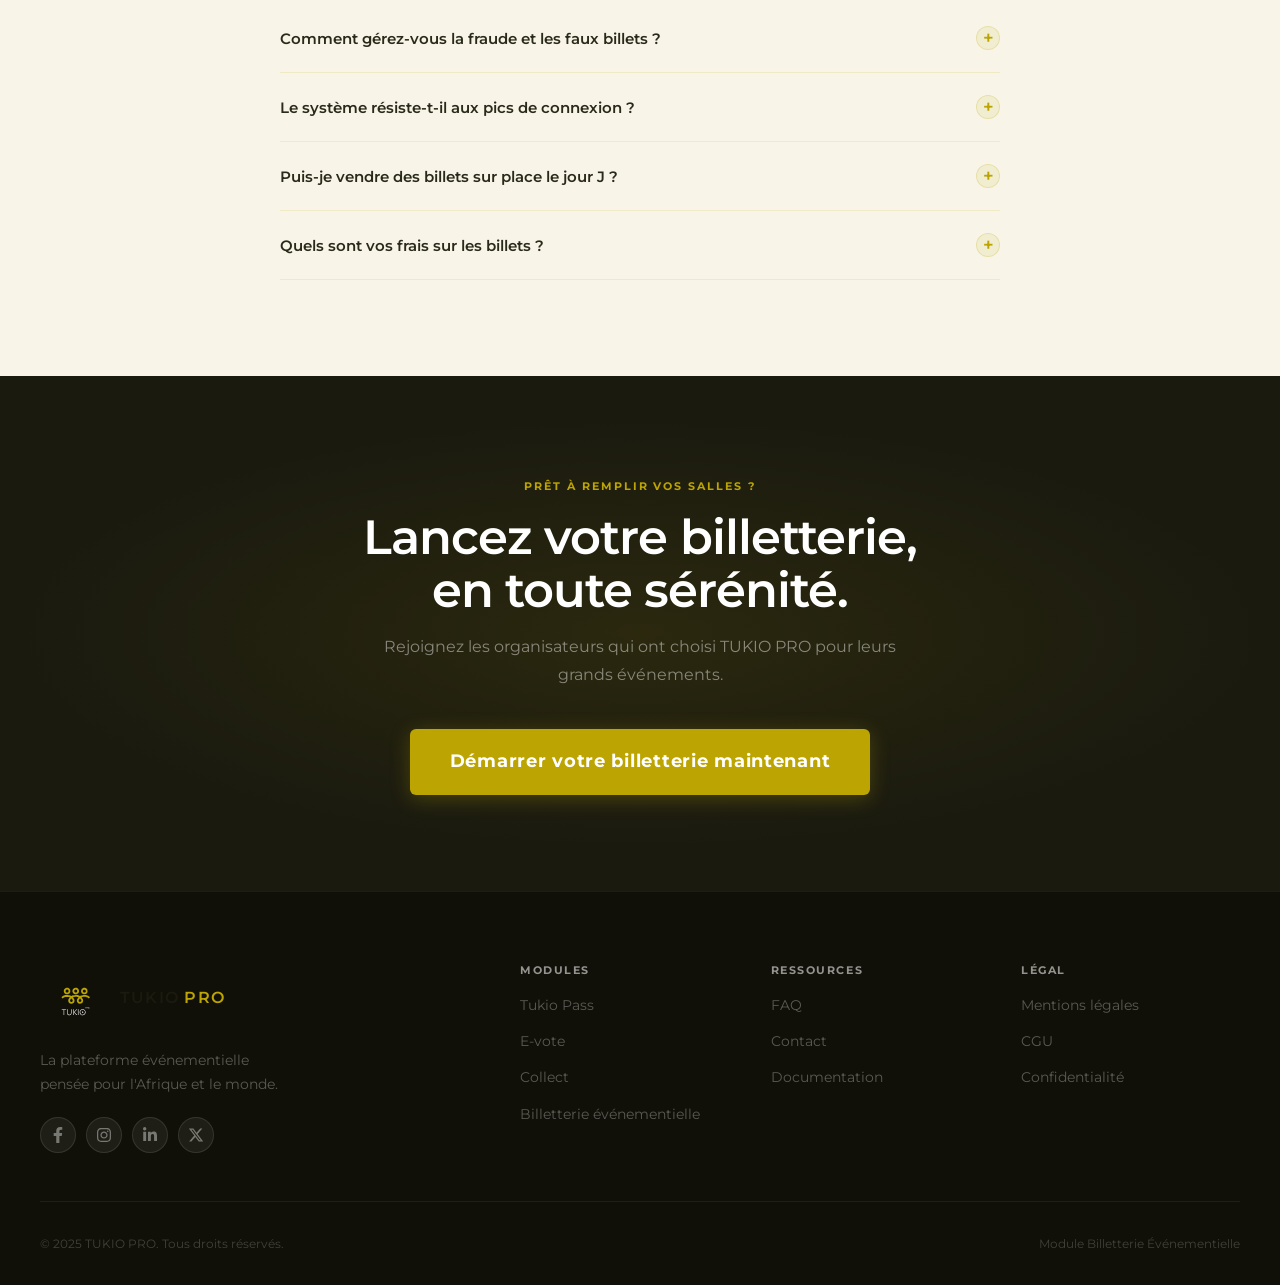
==== commit bb19d37d: "Responsive mobile" ====
--- a/billetterie/index.html
+++ b/billetterie/index.html
@@ -391,12 +391,9 @@
           <span class="cta-eyebrow">Prêt à remplir vos salles ?</span>
           <h2 class="cta-title" id="cta-title">Lancez votre billetterie,<br>en toute sérénité.</h2>
           <p class="cta-desc">Rejoignez les organisateurs qui ont choisi TUKIO PRO pour leurs grands événements.</p>
-          <div class="cta-form" role="form" aria-label="Formulaire de contact">
-            <label for="cta-email" class="sr-only">Votre email professionnel</label>
-            <input type="email" id="cta-email" name="email" placeholder="Votre email professionnel" class="cta-input" autocomplete="email">
-            <button type="submit" class="cta-submit">Créer mon événement</button>
-          </div>
-          <p class="cta-note">Accompagnement dédié pour les jauges > 1000 personnes</p>
+          <div style="margin-top: 2rem;">
+            <a href="../signup/index.html" class="btn-hero-primary" style="font-size: 1.125rem; padding: 1.125rem 2.5rem; text-align: center; display: inline-block;">Démarrer votre billetterie maintenant</a>
+          </div>
         </div>
       </div>
     </section>
--- a/billetterie/style.css
+++ b/billetterie/style.css
@@ -368,6 +368,9 @@
   color: #1a1a0f;
   margin-bottom: 1.25rem;
   animation: fadeInUp 0.5s ease 0.1s both;
+  word-break: break-word;
+  hyphens: auto;
+  max-width: 100%;
 }
 .accent {
   color: #bca402;
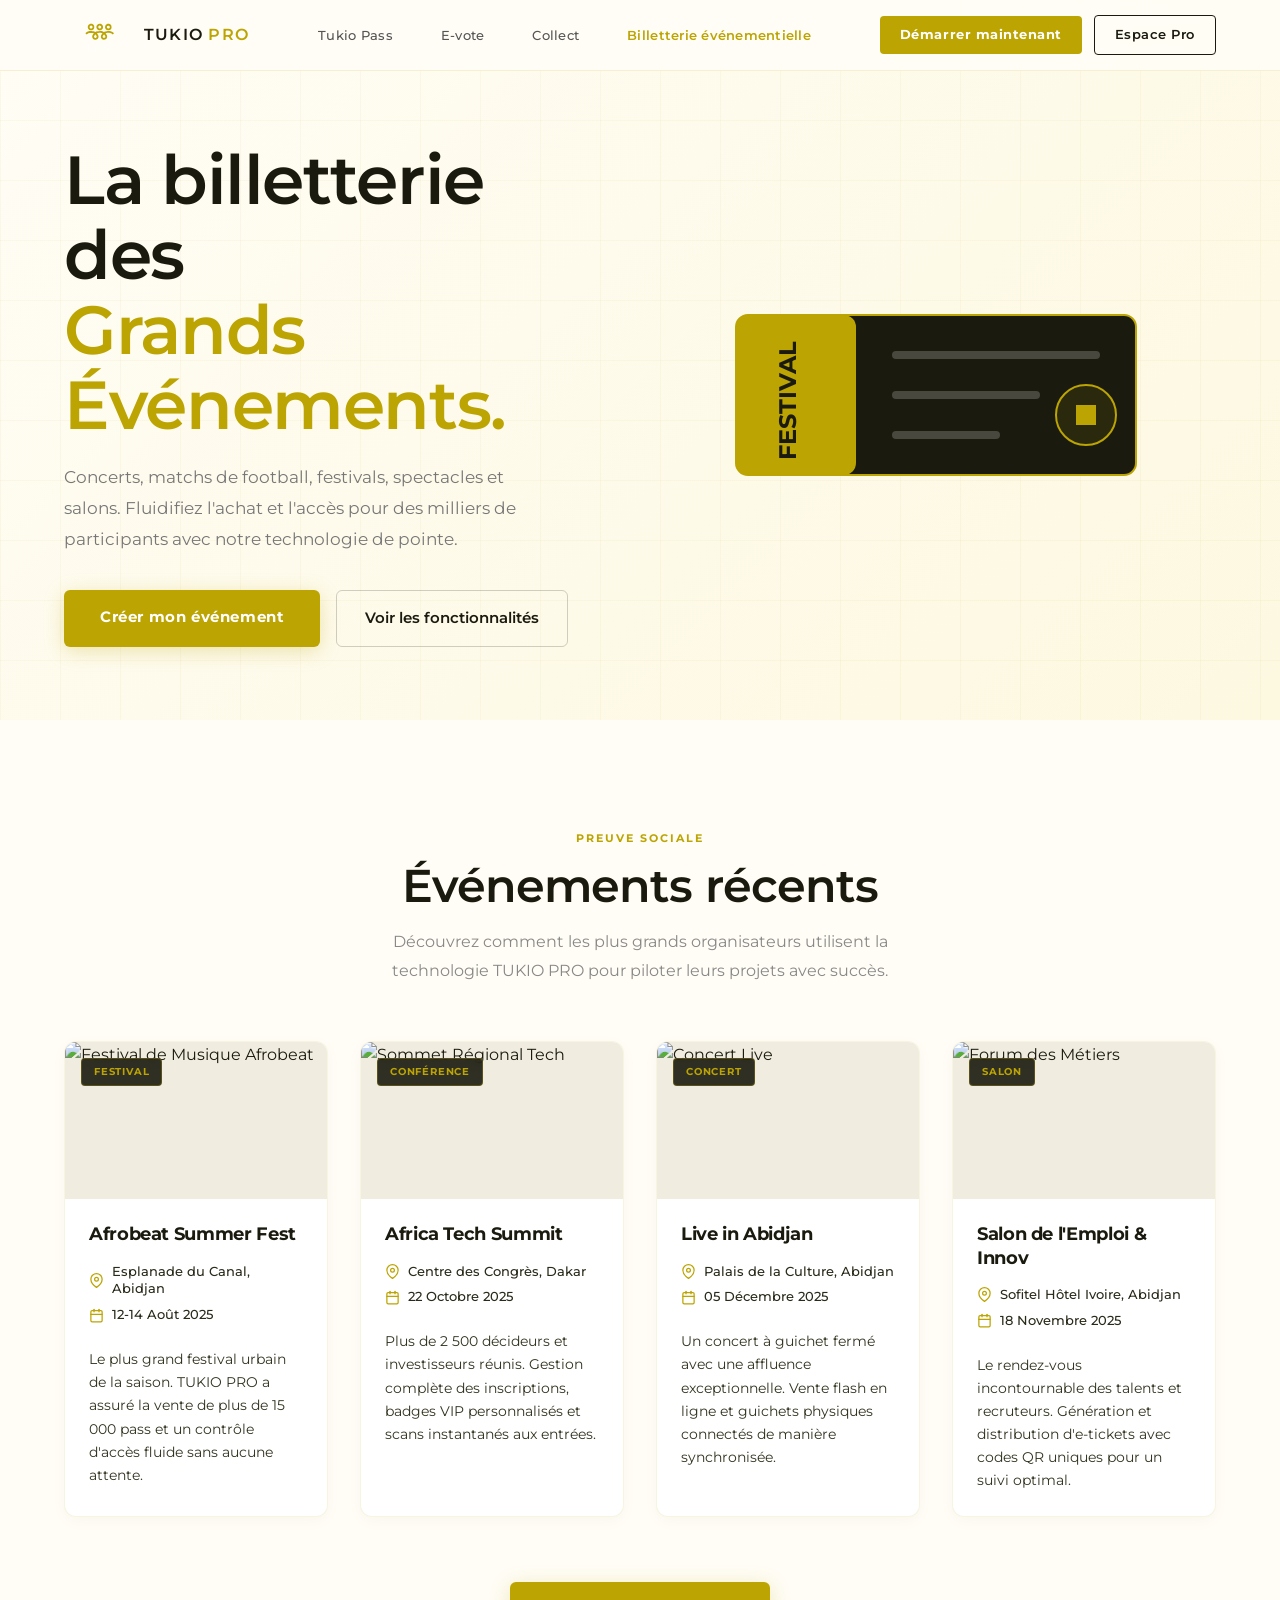
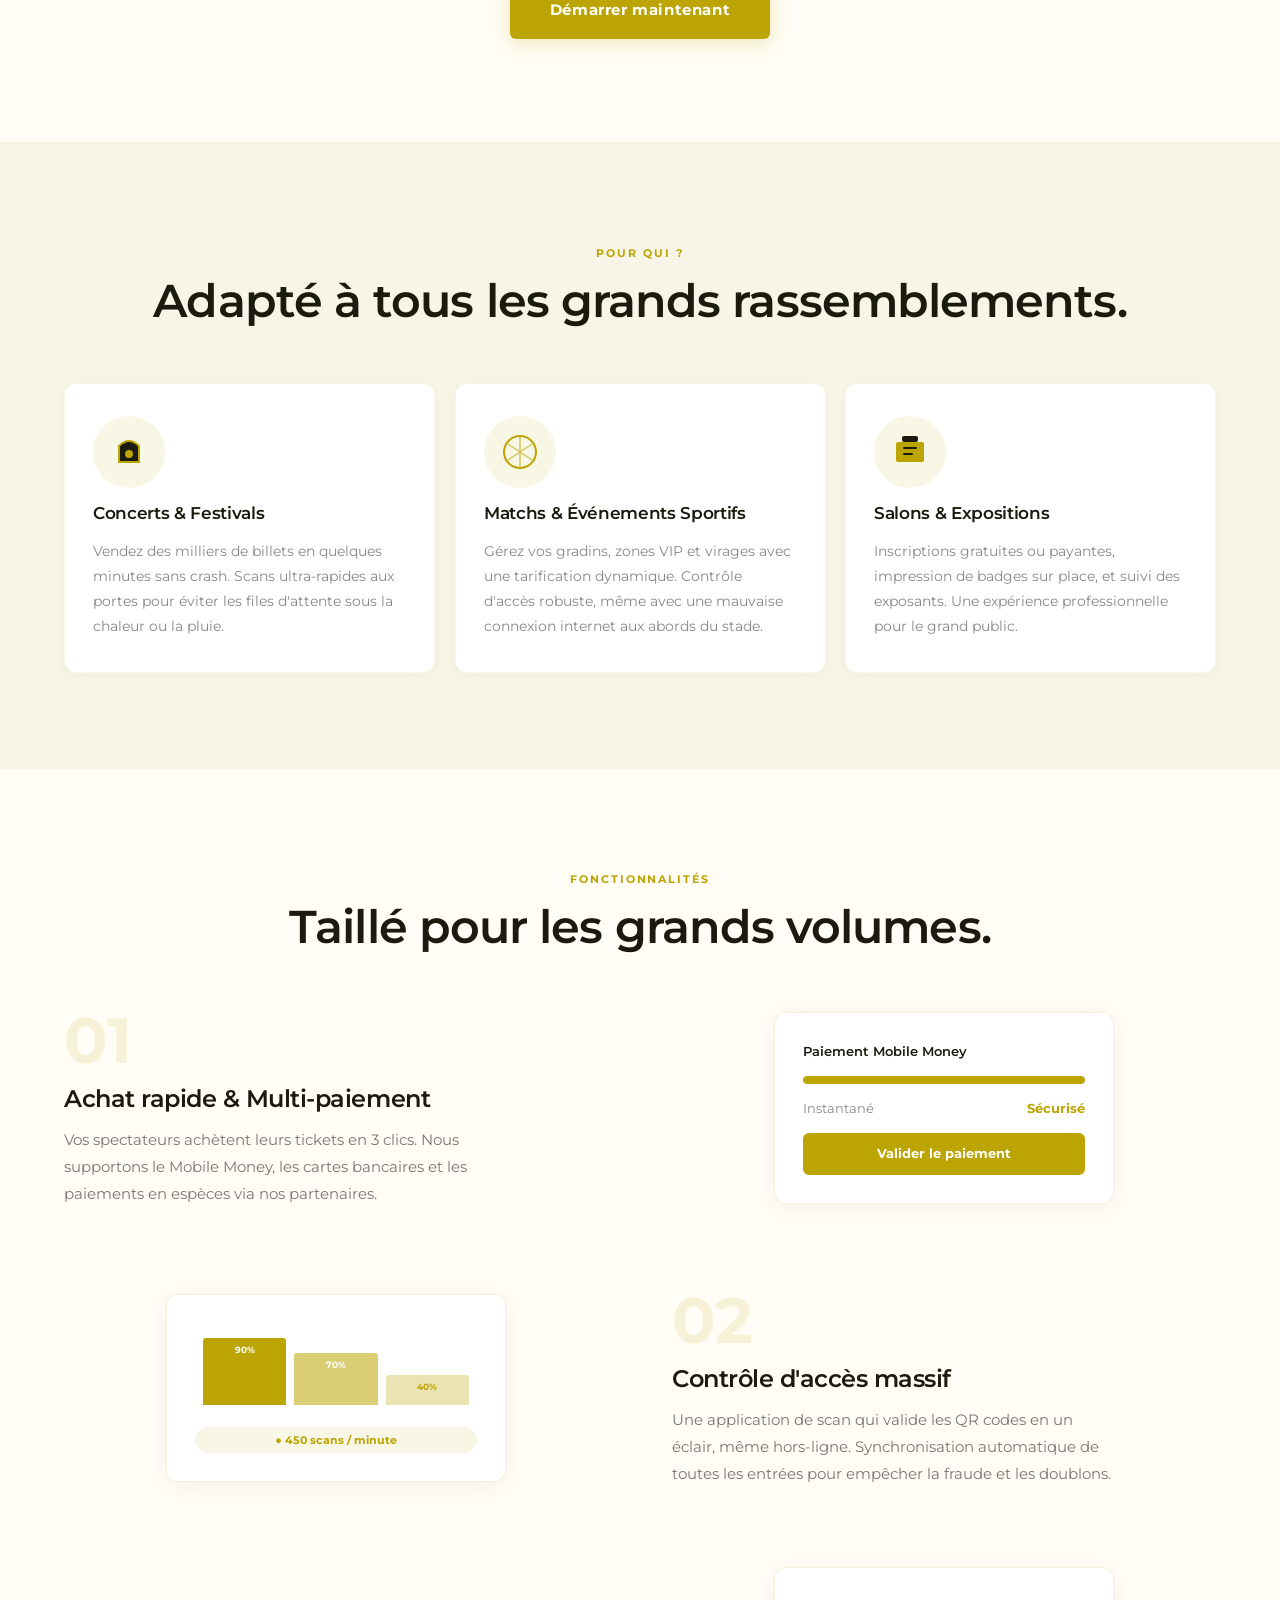
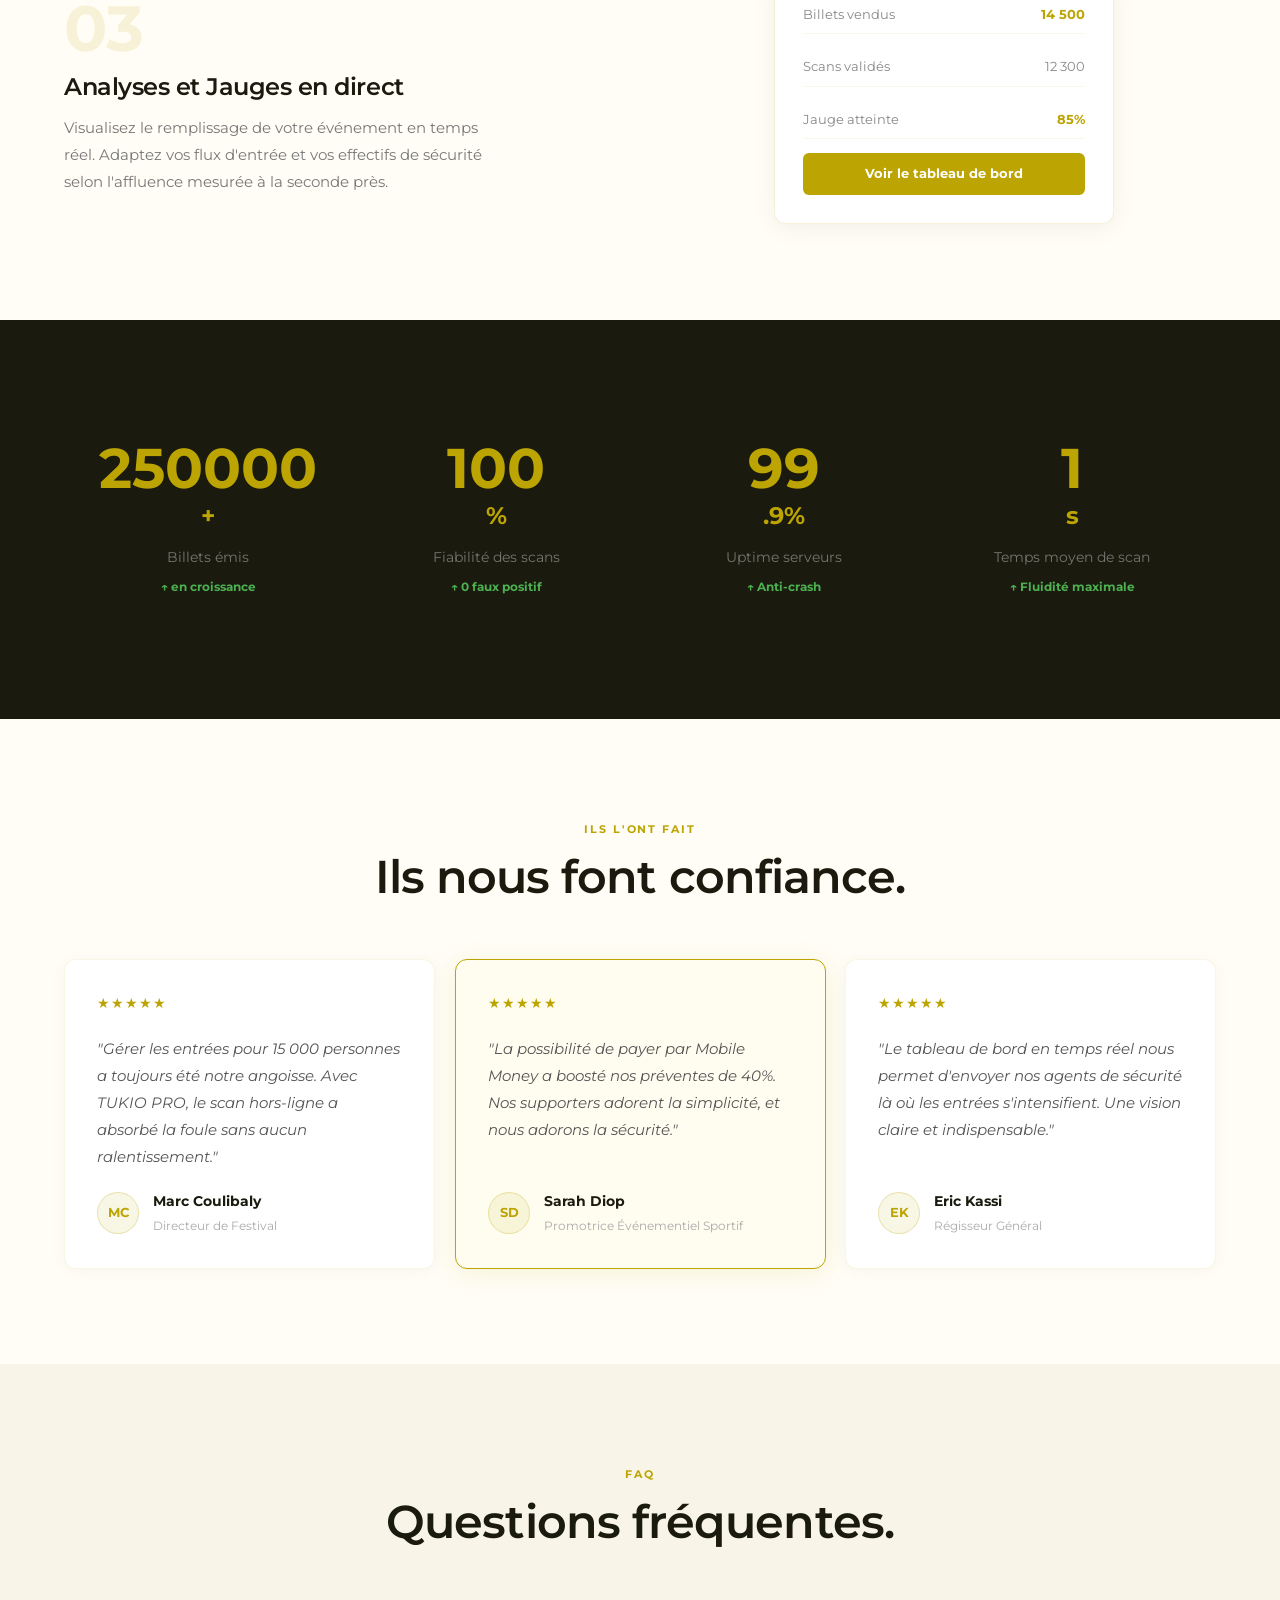
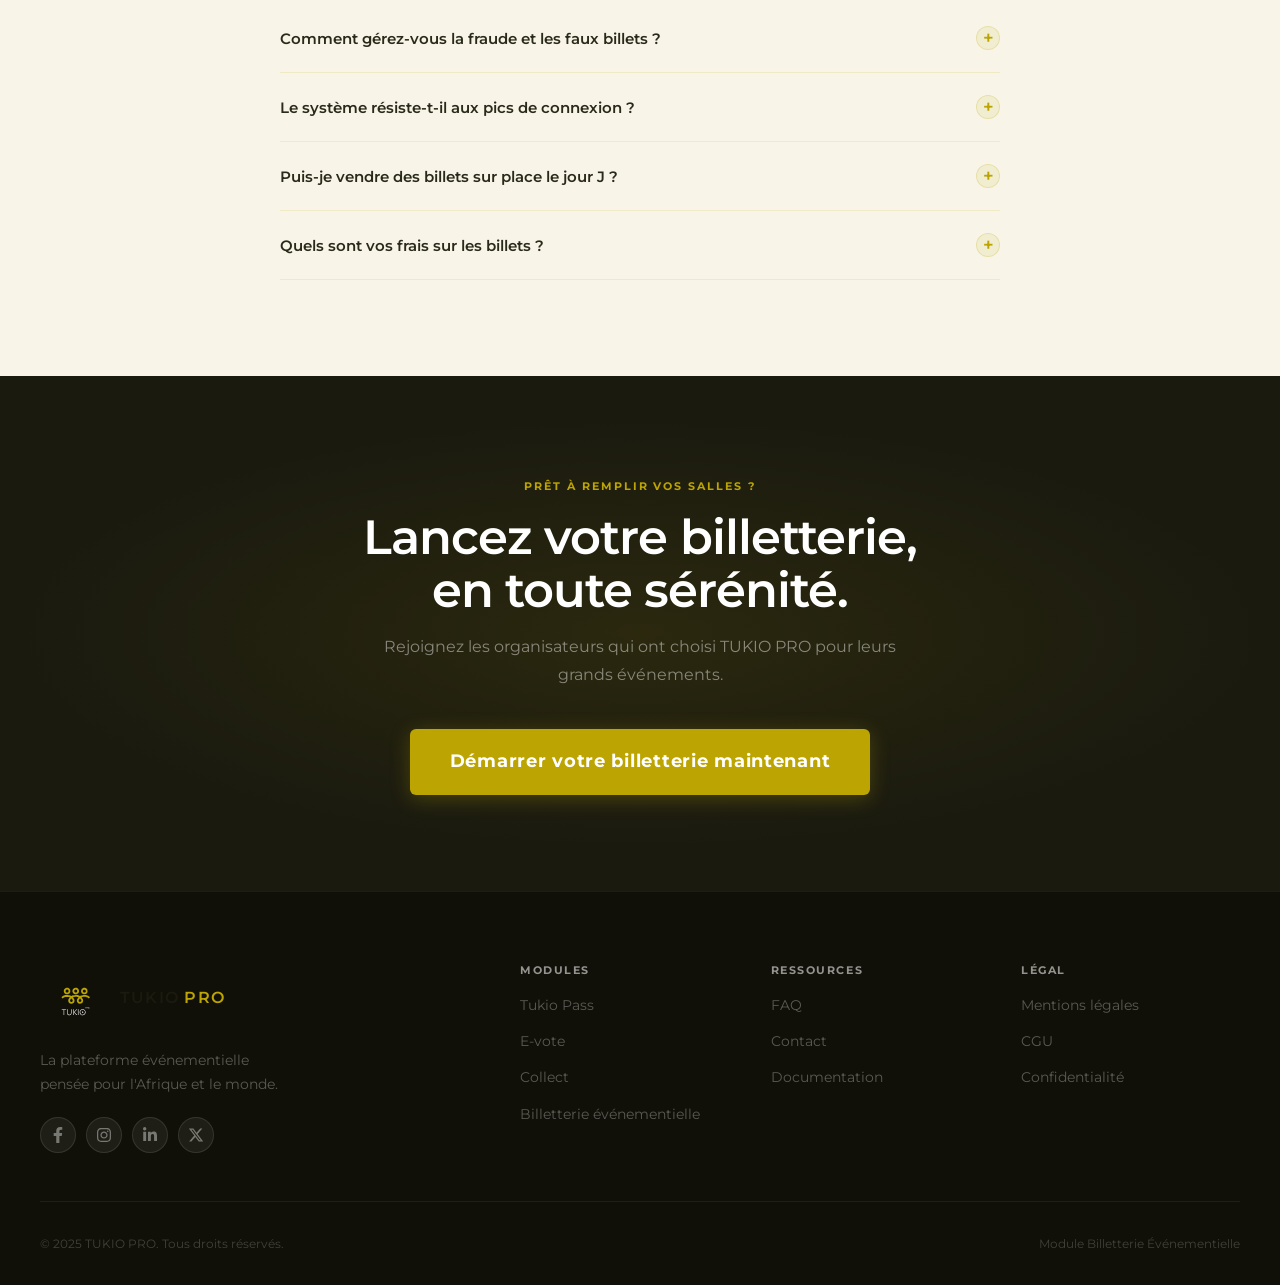
==== commit 2ce26a7d: "Image hero" ====
--- a/billetterie/index.html
+++ b/billetterie/index.html
@@ -1,461 +1,982 @@
-<!DOCTYPE html>
+<!doctype html>
 <html lang="fr">
-<head>
-  <meta charset="UTF-8">
-  <meta name="viewport" content="width=device-width, initial-scale=1.0">
-  <meta name="description" content="TUKIO PRO Billetterie événementielle — Gérez vos événements grand public : concerts, festivals, matchs, salons avec un système robuste et rapide.">
-  <title>Billetterie Événementielle — TUKIO PRO</title>
-  <link rel="preconnect" href="https://fonts.googleapis.com">
-  <link href="https://fonts.googleapis.com/css2?family=Montserrat:wght@300;400;500;600;700&display=swap" rel="stylesheet">
-  <link rel="stylesheet" href="style.css">
-</head>
-<body>
-  <header class="navbar" role="banner" id="navbar">
-    <nav class="nav-container" aria-label="Navigation principale">
-      <a href="../index.html" class="nav-logo" aria-label="TUKIO PRO — Accueil">
-        <img src="../images/Logotukio.svg" alt="TUKIO PRO" class="logo-image" />
-        <span class="logo-text-alt">TUKIO <em>PRO</em></span>
-      </a>
-      <ul class="nav-links" role="list">
-        <li><a href="../tukio-pass/index.html" class="nav-link">Tukio Pass</a></li>
-        <li><a href="../e-voting/index.html" class="nav-link">E-vote</a></li>
-        <li><a href="../crowdfunding/index.html" class="nav-link">Collect</a></li>
-        <li><a href="index.html" class="nav-link active" aria-current="page">Billetterie événementielle</a></li>
-      </ul>
-      <div class="nav-actions">
-        <a href="../signup/index.html" class="btn-nav-pro">Démarrer maintenant</a>
-        <a href="../login/index.html" class="btn-nav-login">Espace Pro</a>
-        <button class="hamburger" aria-label="Ouvrir le menu" aria-expanded="false" aria-controls="mobile-menu">
-          <span class="hamburger-line"></span><span class="hamburger-line"></span><span class="hamburger-line"></span>
-        </button>
-      </div>
-    </nav>
-    <div class="mobile-menu" id="mobile-menu" aria-hidden="true">
-      <ul class="mobile-nav-links" role="list">
-        <li><a href="../tukio-pass/index.html" class="mobile-nav-link">Tukio Pass</a></li>
-        <li><a href="../e-voting/index.html" class="mobile-nav-link">E-vote</a></li>
-        <li><a href="../crowdfunding/index.html" class="mobile-nav-link">Collect</a></li>
-        <li><a href="index.html" class="mobile-nav-link active">Billetterie événementielle</a></li>
-      </ul>
-      <div class="mobile-nav-actions">
-        <a href="../signup/index.html" class="btn-nav-pro">Démarrer maintenant</a>
-        <a href="../login/index.html" class="btn-nav-login">Espace Pro</a>
-      </div>
-    </div>
-  </header>
-
-  <main id="main-content">
-
-    <!-- HERO MODULE -->
-    <section class="module-hero" aria-labelledby="hero-title">
-      <div class="module-hero-bg"></div>
-      <div class="module-hero-container">
-        <div class="module-hero-content">
-          <h1 class="module-hero-title" id="hero-title">La billetterie des <span class="accent">Grands Événements.</span></h1>
-          <p class="module-hero-subtitle">Concerts, matchs de football, festivals, spectacles et salons. Fluidifiez l'achat et l'accès pour des milliers de participants avec notre technologie de pointe.</p>
-          <div class="hero-actions">
-            <a href="#contact" class="btn-hero-primary">Créer mon événement</a>
-            <a href="#features" class="btn-hero-secondary">Voir les fonctionnalités</a>
-          </div>
-        </div>
-        <div class="module-hero-image">
-          <!-- Placeholder SVG to match other pages aesthetics -->
-          <svg width="560" height="240" viewBox="0 0 560 240" fill="none" xmlns="http://www.w3.org/2000/svg">
-            <rect width="560" height="240" fill="transparent" />
-            <rect x="80" y="40" width="400" height="160" rx="12" fill="#1A1A0F" stroke="#BCA402" stroke-width="2"/>
-            <rect x="80" y="40" width="120" height="160" rx="12" fill="#BCA402"/>
-            <text x="140" y="125" font-family="Montserrat, sans-serif" font-weight="700" font-size="24" fill="#1A1A0F" text-anchor="middle" transform="rotate(-90 140 125)">FESTIVAL</text>
-            <path d="M240 80 H440 M240 120 H380 M240 160 H340" stroke="rgba(255,255,255,0.2)" stroke-width="8" stroke-linecap="round"/>
-            <circle cx="430" cy="140" r="30" fill="rgba(188,164,2,0.1)" stroke="#BCA402" stroke-width="2"/>
-            <rect x="420" y="130" width="20" height="20" fill="#BCA402"/>
-          </svg>
-        </div>
-      </div>
-    </section>
-
-    <!-- RECENT EVENTS SECTION -->
-    <section class="recent-events-section" aria-labelledby="re-title">
-      <div class="section-container">
-        <div class="section-header reveal">
-          <span class="section-eyebrow">Preuve sociale</span>
-          <h2 class="section-title" id="re-title">Événements récents</h2>
-          <p class="section-desc">Découvrez comment les plus grands organisateurs utilisent la technologie TUKIO PRO pour piloter leurs projets avec succès.</p>
-        </div>
-        <div class="events-grid">
-          <!-- Event Card 1 -->
-          <article class="event-card reveal">
-            <div class="event-img-container">
-              <img src="https://images.unsplash.com/photo-1506157786151-b8491531f063?auto=format&fit=crop&w=600&q=80" alt="Festival de Musique Afrobeat" class="event-img" loading="lazy">
-              <div class="event-tag">Festival</div>
-            </div>
-            <div class="event-body">
-              <h3 class="event-card-title">Afrobeat Summer Fest</h3>
-              <div class="event-meta">
-                <span class="event-location">
-                  <svg class="meta-icon" viewBox="0 0 24 24" fill="none" stroke="currentColor" stroke-width="2" stroke-linecap="round" stroke-linejoin="round"><path d="M21 10c0 7-9 13-9 13s-9-6-9-13a9 9 0 0 1 18 0z"></path><circle cx="12" cy="10" r="3"></circle></svg>
-                  Esplanade du Canal, Abidjan
-                </span>
-                <span class="event-date">
-                  <svg class="meta-icon" viewBox="0 0 24 24" fill="none" stroke="currentColor" stroke-width="2" stroke-linecap="round" stroke-linejoin="round"><rect x="3" y="4" width="18" height="18" rx="2" ry="2"></rect><line x1="16" y1="2" x2="16" y2="6"></line><line x1="8" y1="2" x2="8" y2="6"></line><line x1="3" y1="10" x2="21" y2="10"></line></svg>
-                  12-14 Août 2025
-                </span>
-              </div>
-              <p class="event-card-desc">Le plus grand festival urbain de la saison. TUKIO PRO a assuré la vente de plus de 15 000 pass et un contrôle d'accès fluide sans aucune attente.</p>
-            </div>
-          </article>
-
-          <!-- Event Card 2 -->
-          <article class="event-card reveal">
-            <div class="event-img-container">
-              <img src="https://images.unsplash.com/photo-1540575467063-178a50c2df87?auto=format&fit=crop&w=600&q=80" alt="Sommet Régional Tech" class="event-img" loading="lazy">
-              <div class="event-tag">Conférence</div>
-            </div>
-            <div class="event-body">
-              <h3 class="event-card-title">Africa Tech Summit</h3>
-              <div class="event-meta">
-                <span class="event-location">
-                  <svg class="meta-icon" viewBox="0 0 24 24" fill="none" stroke="currentColor" stroke-width="2" stroke-linecap="round" stroke-linejoin="round"><path d="M21 10c0 7-9 13-9 13s-9-6-9-13a9 9 0 0 1 18 0z"></path><circle cx="12" cy="10" r="3"></circle></svg>
-                  Centre des Congrès, Dakar
-                </span>
-                <span class="event-date">
-                  <svg class="meta-icon" viewBox="0 0 24 24" fill="none" stroke="currentColor" stroke-width="2" stroke-linecap="round" stroke-linejoin="round"><rect x="3" y="4" width="18" height="18" rx="2" ry="2"></rect><line x1="16" y1="2" x2="16" y2="6"></line><line x1="8" y1="2" x2="8" y2="6"></line><line x1="3" y1="10" x2="21" y2="10"></line></svg>
-                  22 Octobre 2025
-                </span>
-              </div>
-              <p class="event-card-desc">Plus de 2 500 décideurs et investisseurs réunis. Gestion complète des inscriptions, badges VIP personnalisés et scans instantanés aux entrées.</p>
-            </div>
-          </article>
-
-          <!-- Event Card 3 -->
-          <article class="event-card reveal">
-            <div class="event-img-container">
-              <img src="https://images.unsplash.com/photo-1470225620780-dba8ba36b745?auto=format&fit=crop&w=600&q=80" alt="Concert Live" class="event-img" loading="lazy">
-              <div class="event-tag">Concert</div>
-            </div>
-            <div class="event-body">
-              <h3 class="event-card-title">Live in Abidjan</h3>
-              <div class="event-meta">
-                <span class="event-location">
-                  <svg class="meta-icon" viewBox="0 0 24 24" fill="none" stroke="currentColor" stroke-width="2" stroke-linecap="round" stroke-linejoin="round"><path d="M21 10c0 7-9 13-9 13s-9-6-9-13a9 9 0 0 1 18 0z"></path><circle cx="12" cy="10" r="3"></circle></svg>
-                  Palais de la Culture, Abidjan
-                </span>
-                <span class="event-date">
-                  <svg class="meta-icon" viewBox="0 0 24 24" fill="none" stroke="currentColor" stroke-width="2" stroke-linecap="round" stroke-linejoin="round"><rect x="3" y="4" width="18" height="18" rx="2" ry="2"></rect><line x1="16" y1="2" x2="16" y2="6"></line><line x1="8" y1="2" x2="8" y2="6"></line><line x1="3" y1="10" x2="21" y2="10"></line></svg>
-                  05 Décembre 2025
-                </span>
-              </div>
-              <p class="event-card-desc">Un concert à guichet fermé avec une affluence exceptionnelle. Vente flash en ligne et guichets physiques connectés de manière synchronisée.</p>
-            </div>
-          </article>
-
-          <!-- Event Card 4 -->
-          <article class="event-card reveal">
-            <div class="event-img-container">
-              <img src="https://images.unsplash.com/photo-1475721027785-f74eccf877e2?auto=format&fit=crop&w=600&q=80" alt="Forum des Métiers" class="event-img" loading="lazy">
-              <div class="event-tag">Salon</div>
-            </div>
-            <div class="event-body">
-              <h3 class="event-card-title">Salon de l'Emploi & Innov</h3>
-              <div class="event-meta">
-                <span class="event-location">
-                  <svg class="meta-icon" viewBox="0 0 24 24" fill="none" stroke="currentColor" stroke-width="2" stroke-linecap="round" stroke-linejoin="round"><path d="M21 10c0 7-9 13-9 13s-9-6-9-13a9 9 0 0 1 18 0z"></path><circle cx="12" cy="10" r="3"></circle></svg>
-                  Sofitel Hôtel Ivoire, Abidjan
-                </span>
-                <span class="event-date">
-                  <svg class="meta-icon" viewBox="0 0 24 24" fill="none" stroke="currentColor" stroke-width="2" stroke-linecap="round" stroke-linejoin="round"><rect x="3" y="4" width="18" height="18" rx="2" ry="2"></rect><line x1="16" y1="2" x2="16" y2="6"></line><line x1="8" y1="2" x2="8" y2="6"></line><line x1="3" y1="10" x2="21" y2="10"></line></svg>
-                  18 Novembre 2025
-                </span>
-              </div>
-              <p class="event-card-desc">Le rendez-vous incontournable des talents et recruteurs. Génération et distribution d'e-tickets avec codes QR uniques pour un suivi optimal.</p>
-            </div>
-          </article>
-        </div>
-        
-        <div class="events-cta reveal">
-          <a href="../signup/index.html" class="btn-events-cta">Démarrer maintenant</a>
-        </div>
-      </div>
-    </section>
-
-    <!-- USECASES (3 only with images) -->
-    <section class="usecases-section" aria-labelledby="uc-title">
-      <div class="section-container">
-        <div class="section-header reveal">
-          <span class="section-eyebrow">Pour qui ?</span>
-          <h2 class="section-title" id="uc-title">Adapté à tous les grands rassemblements.</h2>
-        </div>
-        <div class="usecases-grid">
-          <div class="usecase-card reveal">
-            <div class="usecase-img-wrap">
-              <svg width="72" height="72" viewBox="0 0 72 72" fill="none" aria-hidden="true">
-                <circle cx="36" cy="36" r="36" fill="rgba(188,164,2,0.1)"/>
-                <path d="M26 46 V30 Q36 20 46 30 V46 Z" fill="#1A1A0F" stroke="#BCA402" stroke-width="2"/>
-                <circle cx="36" cy="38" r="4" fill="#BCA402"/>
-              </svg>
-            </div>
-            <h3>Concerts &amp; Festivals</h3>
-            <p>Vendez des milliers de billets en quelques minutes sans crash. Scans ultra-rapides aux portes pour éviter les files d'attente sous la chaleur ou la pluie.</p>
-          </div>
-          <div class="usecase-card reveal">
-            <div class="usecase-img-wrap">
-              <svg width="72" height="72" viewBox="0 0 72 72" fill="none" aria-hidden="true">
-                <circle cx="36" cy="36" r="36" fill="rgba(188,164,2,0.1)"/>
-                <circle cx="36" cy="36" r="16" fill="none" stroke="#BCA402" stroke-width="2"/>
-                <path d="M24 28 L48 44 M24 44 L48 28 M36 20 V52" stroke="#BCA402" stroke-width="1.5" opacity="0.6"/>
-              </svg>
-            </div>
-            <h3>Matchs &amp; Événements Sportifs</h3>
-            <p>Gérez vos gradins, zones VIP et virages avec une tarification dynamique. Contrôle d'accès robuste, même avec une mauvaise connexion internet aux abords du stade.</p>
-          </div>
-          <div class="usecase-card reveal">
-            <div class="usecase-img-wrap">
-              <svg width="72" height="72" viewBox="0 0 72 72" fill="none" aria-hidden="true">
-                <circle cx="36" cy="36" r="36" fill="rgba(188,164,2,0.1)"/>
-                <rect x="22" y="26" width="28" height="20" rx="2" fill="#BCA402"/>
-                <rect x="28" y="20" width="16" height="6" rx="2" fill="#1A1A0F"/>
-                <path d="M30 32 H42 M30 38 H38" stroke="#1A1A0F" stroke-width="2" stroke-linecap="round"/>
-              </svg>
-            </div>
-            <h3>Salons &amp; Expositions</h3>
-            <p>Inscriptions gratuites ou payantes, impression de badges sur place, et suivi des exposants. Une expérience professionnelle pour le grand public.</p>
-          </div>
-        </div>
-      </div>
-    </section>
-
-    <!-- FEATURES -->
-    <section class="features-section" id="features" aria-labelledby="feat-title">
-      <div class="section-container">
-        <div class="section-header reveal">
-          <span class="section-eyebrow">Fonctionnalités</span>
-          <h2 class="section-title" id="feat-title">Taillé pour les grands volumes.</h2>
-        </div>
-        <div class="features-list">
-          <div class="feature-row reveal">
-            <div class="feature-content">
-              <div class="feature-num" aria-hidden="true">01</div>
-              <h3 class="feature-title">Achat rapide & Multi-paiement</h3>
-              <p class="feature-desc">Vos spectateurs achètent leurs tickets en 3 clics. Nous supportons le Mobile Money, les cartes bancaires et les paiements en espèces via nos partenaires.</p>
-            </div>
-            <div class="feature-visual" aria-hidden="true">
-              <div class="feature-card">
-                <div class="fc-label">Paiement Mobile Money</div>
-                <div class="fc-bar-wrap"><div class="fc-bar" style="width:100%"></div></div>
-                <div class="fc-meta"><span class="fc-val">Instantané</span><span class="fc-pct">Sécurisé</span></div>
-                <div class="fc-btn">Valider le paiement</div>
-              </div>
-            </div>
-          </div>
-          <div class="feature-row feature-row--rev reveal">
-            <div class="feature-content">
-              <div class="feature-num" aria-hidden="true">02</div>
-              <h3 class="feature-title">Contrôle d'accès massif</h3>
-              <p class="feature-desc">Une application de scan qui valide les QR codes en un éclair, même hors-ligne. Synchronisation automatique de toutes les entrées pour empêcher la fraude et les doublons.</p>
-            </div>
-            <div class="feature-visual" aria-hidden="true">
-              <div class="feature-card">
-                <div class="fc-chart">
-                  <div class="fc-bar-v" style="height:90%"><span>90%</span></div>
-                  <div class="fc-bar-v fc-bar-v--b" style="height:70%"><span>70%</span></div>
-                  <div class="fc-bar-v fc-bar-v--c" style="height:40%"><span>40%</span></div>
-                </div>
-                <div class="fc-live-badge">● 450 scans / minute</div>
-              </div>
-            </div>
-          </div>
-          <div class="feature-row reveal">
-            <div class="feature-content">
-              <div class="feature-num" aria-hidden="true">03</div>
-              <h3 class="feature-title">Analyses et Jauges en direct</h3>
-              <p class="feature-desc">Visualisez le remplissage de votre événement en temps réel. Adaptez vos flux d'entrée et vos effectifs de sécurité selon l'affluence mesurée à la seconde près.</p>
-            </div>
-            <div class="feature-visual" aria-hidden="true">
-              <div class="feature-card">
-                <div class="fc-stat-row"><span>Billets vendus</span><span class="fc-gold">14 500</span></div>
-                <div class="fc-stat-row"><span>Scans validés</span><span>12 300</span></div>
-                <div class="fc-stat-row"><span>Jauge atteinte</span><span class="fc-gold">85%</span></div>
-                <div class="fc-btn">Voir le tableau de bord</div>
-              </div>
-            </div>
-          </div>
-        </div>
-      </div>
-    </section>
-
-    <!-- STATS -->
-    <section class="stats-section" aria-label="Statistiques Billetterie">
-      <div class="section-container">
-        <div class="stats-grid" role="list">
-          <div class="stat-card reveal" role="listitem">
-            <span class="stat-number">250000</span><span class="stat-suffix">+</span>
-            <p class="stat-label">Billets émis</p>
-            <span class="stat-change">↑ en croissance</span>
-          </div>
-          <div class="stat-card reveal" role="listitem">
-            <span class="stat-number">100</span><span class="stat-suffix">%</span>
-            <p class="stat-label">Fiabilité des scans</p>
-            <span class="stat-change">↑ 0 faux positif</span>
-          </div>
-          <div class="stat-card reveal" role="listitem">
-            <span class="stat-number">99</span><span class="stat-suffix">.9%</span>
-            <p class="stat-label">Uptime serveurs</p>
-            <span class="stat-change">↑ Anti-crash</span>
-          </div>
-          <div class="stat-card reveal" role="listitem">
-            <span class="stat-number">1</span><span class="stat-suffix">s</span>
-            <p class="stat-label">Temps moyen de scan</p>
-            <span class="stat-change">↑ Fluidité maximale</span>
-          </div>
-        </div>
-      </div>
-    </section>
-
-    <!-- TESTIMONIALS -->
-    <section class="testimonials-section" aria-label="Témoignages Billetterie">
-      <div class="section-container">
-        <div class="section-header reveal">
-          <span class="section-eyebrow">Ils l'ont fait</span>
-          <h2 class="section-title">Ils nous font confiance.</h2>
-        </div>
-        <div class="testimonials-grid">
-          <blockquote class="testimonial-card reveal">
-            <div class="testimonial-stars" aria-label="5 étoiles">★★★★★</div>
-            <p class="testimonial-text">"Gérer les entrées pour 15 000 personnes a toujours été notre angoisse. Avec TUKIO PRO, le scan hors-ligne a absorbé la foule sans aucun ralentissement."</p>
-            <footer class="testimonial-author">
-              <div class="author-avatar">MC</div>
-              <div class="author-info">
-               <cite class="author-name">Marc Coulibaly</cite>
-                <span class="author-role">Directeur de Festival</span>
-              </div>
-            </footer>
-          </blockquote>
-          <blockquote class="testimonial-card testimonial-card--featured reveal">
-            <div class="testimonial-stars" aria-label="5 étoiles">★★★★★</div>
-            <p class="testimonial-text">"La possibilité de payer par Mobile Money a boosté nos préventes de 40%. Nos supporters adorent la simplicité, et nous adorons la sécurité."</p>
-            <footer class="testimonial-author">
-              <div class="author-avatar">SD</div>
-              <div class="author-info">
-                <cite class="author-name">Sarah Diop</cite>
-                <span class="author-role">Promotrice Événementiel Sportif</span>
-              </div>
-            </footer>
-          </blockquote>
-          <blockquote class="testimonial-card reveal">
-            <div class="testimonial-stars" aria-label="5 étoiles">★★★★★</div>
-            <p class="testimonial-text">"Le tableau de bord en temps réel nous permet d'envoyer nos agents de sécurité là où les entrées s'intensifient. Une vision claire et indispensable."</p>
-            <footer class="testimonial-author">
-              <div class="author-avatar">EK</div>
-              <div class="author-info">
-                <cite class="author-name">Eric Kassi</cite>
-                <span class="author-role">Régisseur Général</span>
-              </div>
-            </footer>
-          </blockquote>
-        </div>
-      </div>
-    </section>
-
-    <!-- FAQ -->
-    <section class="faq-section" aria-labelledby="faq-title">
-      <div class="section-container">
-        <div class="section-header reveal">
-          <span class="section-eyebrow">FAQ</span>
-          <h2 class="section-title" id="faq-title">Questions fréquentes.</h2>
-        </div>
-        <div class="faq-list">
-          <div class="faq-item">
-            <button class="faq-question" aria-expanded="false" aria-controls="fq1">Comment gérez-vous la fraude et les faux billets ?<span class="faq-icon">+</span></button>
-            <div class="faq-answer" id="fq1" hidden><p>Chaque billet contient un QR code unique crypté. Dès qu'il est scanné une fois, il est invalidé dans notre base. L'application de scan détecte immédiatement les doublons.</p></div>
-          </div>
-          <div class="faq-item">
-            <button class="faq-question" aria-expanded="false" aria-controls="fq2">Le système résiste-t-il aux pics de connexion ?<span class="faq-icon">+</span></button>
-            <div class="faq-answer" id="fq2" hidden><p>Oui, notre infrastructure est conçue pour la haute disponibilité. Lors des ouvertures de billetterie très attendues, nous mettons en place des files d'attente virtuelles automatisées.</p></div>
-          </div>
-          <div class="faq-item">
-            <button class="faq-question" aria-expanded="false" aria-controls="fq3">Puis-je vendre des billets sur place le jour J ?<span class="faq-icon">+</span></button>
-            <div class="faq-answer" id="fq3" hidden><p>Absolument. Vous pouvez utiliser notre application "Guichet" pour vendre des billets physiques ou numériques directement à l'entrée, avec impression thermique possible.</p></div>
-          </div>
-          <div class="faq-item">
-            <button class="faq-question" aria-expanded="false" aria-controls="fq4">Quels sont vos frais sur les billets ?<span class="faq-icon">+</span></button>
-            <div class="faq-answer" id="fq4" hidden><p>Nous appliquons une commission transparente par billet vendu, qui varie selon le volume de votre événement. Aucun frais fixe ni frais d'installation cachés.</p></div>
-          </div>
-        </div>
-      </div>
-    </section>
-
-    <!-- CTA -->
-    <section class="cta-section" id="contact" aria-labelledby="cta-title">
-      <div class="cta-bg-glow" aria-hidden="true"></div>
-      <div class="section-container">
-        <div class="cta-content">
-          <span class="cta-eyebrow">Prêt à remplir vos salles ?</span>
-          <h2 class="cta-title" id="cta-title">Lancez votre billetterie,<br>en toute sérénité.</h2>
-          <p class="cta-desc">Rejoignez les organisateurs qui ont choisi TUKIO PRO pour leurs grands événements.</p>
-          <div style="margin-top: 2rem;">
-            <a href="../signup/index.html" class="btn-hero-primary" style="font-size: 1.125rem; padding: 1.125rem 2.5rem; text-align: center; display: inline-block;">Démarrer votre billetterie maintenant</a>
-          </div>
-        </div>
-      </div>
-    </section>
-
-  </main>
-
-  <footer class="footer" role="contentinfo">
-    <div class="footer-container">
-      <div class="footer-brand">
-        <a href="../index.html" class="footer-logo">
-          <img src="../images/Logotukio.svg" alt="TUKIO PRO" class="logo-image" />
+  <head>
+    <meta charset="UTF-8" />
+    <meta name="viewport" content="width=device-width, initial-scale=1.0" />
+    <meta
+      name="description"
+      content="TUKIO PRO Billetterie événementielle — Gérez vos événements grand public : concerts, festivals, matchs, salons avec un système robuste et rapide."
+    />
+    <title>Billetterie Événementielle — TUKIO PRO</title>
+    <link rel="preconnect" href="https://fonts.googleapis.com" />
+    <link
+      href="https://fonts.googleapis.com/css2?family=Montserrat:wght@300;400;500;600;700&display=swap"
+      rel="stylesheet"
+    />
+    <link rel="stylesheet" href="style.css" />
+  </head>
+  <body>
+    <header class="navbar" role="banner" id="navbar">
+      <nav class="nav-container" aria-label="Navigation principale">
+        <a
+          href="../index.html"
+          class="nav-logo"
+          aria-label="TUKIO PRO — Accueil"
+        >
+          <img
+            src="../images/Logotukio.svg"
+            alt="TUKIO PRO"
+            class="logo-image"
+          />
           <span class="logo-text-alt">TUKIO <em>PRO</em></span>
         </a>
-        <p class="footer-tagline">La plateforme événementielle<br>pensée pour l'Afrique et le monde.</p>
-                <div class="footer-socials" aria-label="Réseaux sociaux">
-          <a href="#" class="social-link" aria-label="Facebook">
-            <svg viewBox="0 0 320 512" fill="currentColor"><path d="M279.14 288l14.22-92.66h-88.91v-60.13c0-25.35 12.42-50.06 52.24-50.06h40.42V6.26S260.43 0 225.36 0c-73.22 0-121.08 44.38-121.08 124.72v70.62H22.89V288h81.39v224h100.17V288z"/></svg>
+        <ul class="nav-links" role="list">
+          <li>
+            <a href="../tukio-pass/index.html" class="nav-link">Tukio Pass</a>
+          </li>
+          <li><a href="../e-voting/index.html" class="nav-link">E-vote</a></li>
+          <li>
+            <a href="../crowdfunding/index.html" class="nav-link">Collect</a>
+          </li>
+          <li>
+            <a href="index.html" class="nav-link active" aria-current="page"
+              >Billetterie événementielle</a
+            >
+          </li>
+        </ul>
+        <div class="nav-actions">
+          <a href="../signup/index.html" class="btn-nav-pro"
+            >Démarrer maintenant</a
+          >
+          <a href="../login/index.html" class="btn-nav-login">Espace Pro</a>
+          <button
+            class="hamburger"
+            aria-label="Ouvrir le menu"
+            aria-expanded="false"
+            aria-controls="mobile-menu"
+          >
+            <span class="hamburger-line"></span
+            ><span class="hamburger-line"></span
+            ><span class="hamburger-line"></span>
+          </button>
+        </div>
+      </nav>
+      <div class="mobile-menu" id="mobile-menu" aria-hidden="true">
+        <ul class="mobile-nav-links" role="list">
+          <li>
+            <a href="../tukio-pass/index.html" class="mobile-nav-link"
+              >Tukio Pass</a
+            >
+          </li>
+          <li>
+            <a href="../e-voting/index.html" class="mobile-nav-link">E-vote</a>
+          </li>
+          <li>
+            <a href="../crowdfunding/index.html" class="mobile-nav-link"
+              >Collect</a
+            >
+          </li>
+          <li>
+            <a href="index.html" class="mobile-nav-link active"
+              >Billetterie événementielle</a
+            >
+          </li>
+        </ul>
+        <div class="mobile-nav-actions">
+          <a href="../signup/index.html" class="btn-nav-pro"
+            >Démarrer maintenant</a
+          >
+          <a href="../login/index.html" class="btn-nav-login">Espace Pro</a>
+        </div>
+      </div>
+    </header>
+
+    <main id="main-content">
+      <!-- HERO MODULE -->
+      <section class="module-hero" aria-labelledby="hero-title">
+        <div class="module-hero-bg"></div>
+        <div class="module-hero-container">
+          <div class="module-hero-content">
+            <h1 class="module-hero-title" id="hero-title">
+              La billetterie des <br /><span class="accent"
+                >Grands Événements.</span
+              >
+            </h1>
+            <p class="module-hero-subtitle">
+              Concerts, matchs de football, festivals, spectacles et salons.
+              Fluidifiez l'achat et l'accès pour des milliers de participants
+              avec notre technologie de pointe.
+            </p>
+            <div class="hero-actions">
+              <a href="#contact" class="btn-hero-primary"
+                >Créer mon événement</a
+              >
+              <a href="#features" class="btn-hero-secondary"
+                >Voir les fonctionnalités</a
+              >
+            </div>
+          </div>
+          <div class="module-hero-image">
+            <!-- Placeholder SVG to match other pages aesthetics -->
+            <svg
+              width="560"
+              height="240"
+              viewBox="0 0 560 240"
+              fill="none"
+              xmlns="http://www.w3.org/2000/svg"
+            >
+              <rect width="560" height="240" fill="transparent" />
+              <rect
+                x="80"
+                y="40"
+                width="400"
+                height="160"
+                rx="12"
+                fill="#1A1A0F"
+                stroke="#BCA402"
+                stroke-width="2"
+              />
+              <rect
+                x="80"
+                y="40"
+                width="120"
+                height="160"
+                rx="12"
+                fill="#BCA402"
+              />
+              <text
+                x="140"
+                y="125"
+                font-family="Montserrat, sans-serif"
+                font-weight="700"
+                font-size="24"
+                fill="#1A1A0F"
+                text-anchor="middle"
+                transform="rotate(-90 140 125)"
+              >
+                FESTIVAL
+              </text>
+              <path
+                d="M240 80 H440 M240 120 H380 M240 160 H340"
+                stroke="rgba(255,255,255,0.2)"
+                stroke-width="8"
+                stroke-linecap="round"
+              />
+              <circle
+                cx="430"
+                cy="140"
+                r="30"
+                fill="rgba(188,164,2,0.1)"
+                stroke="#BCA402"
+                stroke-width="2"
+              />
+              <rect x="420" y="130" width="20" height="20" fill="#BCA402" />
+            </svg>
+          </div>
+        </div>
+      </section>
+
+      <!-- RECENT EVENTS SECTION -->
+      <section class="recent-events-section" aria-labelledby="re-title">
+        <div class="section-container">
+          <div class="section-header reveal">
+            <span class="section-eyebrow">Preuve sociale</span>
+            <h2 class="section-title" id="re-title">Événements récents</h2>
+            <p class="section-desc">
+              Découvrez comment les plus grands organisateurs utilisent la
+              technologie TUKIO PRO pour piloter leurs projets avec succès.
+            </p>
+          </div>
+          <div class="events-grid">
+            <!-- Event Card 1 -->
+            <article class="event-card reveal">
+              <div class="event-img-container">
+                <img
+                  src="https://images.unsplash.com/photo-1506157786151-b8491531f063?auto=format&fit=crop&w=600&q=80"
+                  alt="Festival de Musique Afrobeat"
+                  class="event-img"
+                  loading="lazy"
+                />
+                <div class="event-tag">Festival</div>
+              </div>
+              <div class="event-body">
+                <h3 class="event-card-title">Afrobeat Summer Fest</h3>
+                <div class="event-meta">
+                  <span class="event-location">
+                    <svg
+                      class="meta-icon"
+                      viewBox="0 0 24 24"
+                      fill="none"
+                      stroke="currentColor"
+                      stroke-width="2"
+                      stroke-linecap="round"
+                      stroke-linejoin="round"
+                    >
+                      <path
+                        d="M21 10c0 7-9 13-9 13s-9-6-9-13a9 9 0 0 1 18 0z"
+                      ></path>
+                      <circle cx="12" cy="10" r="3"></circle>
+                    </svg>
+                    Esplanade du Canal, Abidjan
+                  </span>
+                  <span class="event-date">
+                    <svg
+                      class="meta-icon"
+                      viewBox="0 0 24 24"
+                      fill="none"
+                      stroke="currentColor"
+                      stroke-width="2"
+                      stroke-linecap="round"
+                      stroke-linejoin="round"
+                    >
+                      <rect
+                        x="3"
+                        y="4"
+                        width="18"
+                        height="18"
+                        rx="2"
+                        ry="2"
+                      ></rect>
+                      <line x1="16" y1="2" x2="16" y2="6"></line>
+                      <line x1="8" y1="2" x2="8" y2="6"></line>
+                      <line x1="3" y1="10" x2="21" y2="10"></line>
+                    </svg>
+                    12-14 Août 2025
+                  </span>
+                </div>
+                <p class="event-card-desc">
+                  Le plus grand festival urbain de la saison. TUKIO PRO a assuré
+                  la vente de plus de 15 000 pass et un contrôle d'accès fluide
+                  sans aucune attente.
+                </p>
+              </div>
+            </article>
+
+            <!-- Event Card 2 -->
+            <article class="event-card reveal">
+              <div class="event-img-container">
+                <img
+                  src="https://images.unsplash.com/photo-1540575467063-178a50c2df87?auto=format&fit=crop&w=600&q=80"
+                  alt="Sommet Régional Tech"
+                  class="event-img"
+                  loading="lazy"
+                />
+                <div class="event-tag">Conférence</div>
+              </div>
+              <div class="event-body">
+                <h3 class="event-card-title">Africa Tech Summit</h3>
+                <div class="event-meta">
+                  <span class="event-location">
+                    <svg
+                      class="meta-icon"
+                      viewBox="0 0 24 24"
+                      fill="none"
+                      stroke="currentColor"
+                      stroke-width="2"
+                      stroke-linecap="round"
+                      stroke-linejoin="round"
+                    >
+                      <path
+                        d="M21 10c0 7-9 13-9 13s-9-6-9-13a9 9 0 0 1 18 0z"
+                      ></path>
+                      <circle cx="12" cy="10" r="3"></circle>
+                    </svg>
+                    Centre des Congrès, Dakar
+                  </span>
+                  <span class="event-date">
+                    <svg
+                      class="meta-icon"
+                      viewBox="0 0 24 24"
+                      fill="none"
+                      stroke="currentColor"
+                      stroke-width="2"
+                      stroke-linecap="round"
+                      stroke-linejoin="round"
+                    >
+                      <rect
+                        x="3"
+                        y="4"
+                        width="18"
+                        height="18"
+                        rx="2"
+                        ry="2"
+                      ></rect>
+                      <line x1="16" y1="2" x2="16" y2="6"></line>
+                      <line x1="8" y1="2" x2="8" y2="6"></line>
+                      <line x1="3" y1="10" x2="21" y2="10"></line>
+                    </svg>
+                    22 Octobre 2025
+                  </span>
+                </div>
+                <p class="event-card-desc">
+                  Plus de 2 500 décideurs et investisseurs réunis. Gestion
+                  complète des inscriptions, badges VIP personnalisés et scans
+                  instantanés aux entrées.
+                </p>
+              </div>
+            </article>
+
+            <!-- Event Card 3 -->
+            <article class="event-card reveal">
+              <div class="event-img-container">
+                <img
+                  src="https://images.unsplash.com/photo-1470225620780-dba8ba36b745?auto=format&fit=crop&w=600&q=80"
+                  alt="Concert Live"
+                  class="event-img"
+                  loading="lazy"
+                />
+                <div class="event-tag">Concert</div>
+              </div>
+              <div class="event-body">
+                <h3 class="event-card-title">Live in Abidjan</h3>
+                <div class="event-meta">
+                  <span class="event-location">
+                    <svg
+                      class="meta-icon"
+                      viewBox="0 0 24 24"
+                      fill="none"
+                      stroke="currentColor"
+                      stroke-width="2"
+                      stroke-linecap="round"
+                      stroke-linejoin="round"
+                    >
+                      <path
+                        d="M21 10c0 7-9 13-9 13s-9-6-9-13a9 9 0 0 1 18 0z"
+                      ></path>
+                      <circle cx="12" cy="10" r="3"></circle>
+                    </svg>
+                    Palais de la Culture, Abidjan
+                  </span>
+                  <span class="event-date">
+                    <svg
+                      class="meta-icon"
+                      viewBox="0 0 24 24"
+                      fill="none"
+                      stroke="currentColor"
+                      stroke-width="2"
+                      stroke-linecap="round"
+                      stroke-linejoin="round"
+                    >
+                      <rect
+                        x="3"
+                        y="4"
+                        width="18"
+                        height="18"
+                        rx="2"
+                        ry="2"
+                      ></rect>
+                      <line x1="16" y1="2" x2="16" y2="6"></line>
+                      <line x1="8" y1="2" x2="8" y2="6"></line>
+                      <line x1="3" y1="10" x2="21" y2="10"></line>
+                    </svg>
+                    05 Décembre 2025
+                  </span>
+                </div>
+                <p class="event-card-desc">
+                  Un concert à guichet fermé avec une affluence exceptionnelle.
+                  Vente flash en ligne et guichets physiques connectés de
+                  manière synchronisée.
+                </p>
+              </div>
+            </article>
+
+            <!-- Event Card 4 -->
+            <article class="event-card reveal">
+              <div class="event-img-container">
+                <img
+                  src="https://images.unsplash.com/photo-1475721027785-f74eccf877e2?auto=format&fit=crop&w=600&q=80"
+                  alt="Forum des Métiers"
+                  class="event-img"
+                  loading="lazy"
+                />
+                <div class="event-tag">Salon</div>
+              </div>
+              <div class="event-body">
+                <h3 class="event-card-title">Salon de l'Emploi & Innov</h3>
+                <div class="event-meta">
+                  <span class="event-location">
+                    <svg
+                      class="meta-icon"
+                      viewBox="0 0 24 24"
+                      fill="none"
+                      stroke="currentColor"
+                      stroke-width="2"
+                      stroke-linecap="round"
+                      stroke-linejoin="round"
+                    >
+                      <path
+                        d="M21 10c0 7-9 13-9 13s-9-6-9-13a9 9 0 0 1 18 0z"
+                      ></path>
+                      <circle cx="12" cy="10" r="3"></circle>
+                    </svg>
+                    Sofitel Hôtel Ivoire, Abidjan
+                  </span>
+                  <span class="event-date">
+                    <svg
+                      class="meta-icon"
+                      viewBox="0 0 24 24"
+                      fill="none"
+                      stroke="currentColor"
+                      stroke-width="2"
+                      stroke-linecap="round"
+                      stroke-linejoin="round"
+                    >
+                      <rect
+                        x="3"
+                        y="4"
+                        width="18"
+                        height="18"
+                        rx="2"
+                        ry="2"
+                      ></rect>
+                      <line x1="16" y1="2" x2="16" y2="6"></line>
+                      <line x1="8" y1="2" x2="8" y2="6"></line>
+                      <line x1="3" y1="10" x2="21" y2="10"></line>
+                    </svg>
+                    18 Novembre 2025
+                  </span>
+                </div>
+                <p class="event-card-desc">
+                  Le rendez-vous incontournable des talents et recruteurs.
+                  Génération et distribution d'e-tickets avec codes QR uniques
+                  pour un suivi optimal.
+                </p>
+              </div>
+            </article>
+          </div>
+
+          <div class="events-cta reveal">
+            <a href="../signup/index.html" class="btn-events-cta"
+              >Démarrer maintenant</a
+            >
+          </div>
+        </div>
+      </section>
+
+      <!-- USECASES (3 only with images) -->
+      <section class="usecases-section" aria-labelledby="uc-title">
+        <div class="section-container">
+          <div class="section-header reveal">
+            <span class="section-eyebrow">Pour qui ?</span>
+            <h2 class="section-title" id="uc-title">
+              Adapté à tous les grands rassemblements.
+            </h2>
+          </div>
+          <div class="usecases-grid">
+            <div class="usecase-card reveal">
+              <div class="usecase-img-wrap">
+                <svg
+                  width="72"
+                  height="72"
+                  viewBox="0 0 72 72"
+                  fill="none"
+                  aria-hidden="true"
+                >
+                  <circle cx="36" cy="36" r="36" fill="rgba(188,164,2,0.1)" />
+                  <path
+                    d="M26 46 V30 Q36 20 46 30 V46 Z"
+                    fill="#1A1A0F"
+                    stroke="#BCA402"
+                    stroke-width="2"
+                  />
+                  <circle cx="36" cy="38" r="4" fill="#BCA402" />
+                </svg>
+              </div>
+              <h3>Concerts &amp; Festivals</h3>
+              <p>
+                Vendez des milliers de billets en quelques minutes sans crash.
+                Scans ultra-rapides aux portes pour éviter les files d'attente
+                sous la chaleur ou la pluie.
+              </p>
+            </div>
+            <div class="usecase-card reveal">
+              <div class="usecase-img-wrap">
+                <svg
+                  width="72"
+                  height="72"
+                  viewBox="0 0 72 72"
+                  fill="none"
+                  aria-hidden="true"
+                >
+                  <circle cx="36" cy="36" r="36" fill="rgba(188,164,2,0.1)" />
+                  <circle
+                    cx="36"
+                    cy="36"
+                    r="16"
+                    fill="none"
+                    stroke="#BCA402"
+                    stroke-width="2"
+                  />
+                  <path
+                    d="M24 28 L48 44 M24 44 L48 28 M36 20 V52"
+                    stroke="#BCA402"
+                    stroke-width="1.5"
+                    opacity="0.6"
+                  />
+                </svg>
+              </div>
+              <h3>Matchs &amp; Événements Sportifs</h3>
+              <p>
+                Gérez vos gradins, zones VIP et virages avec une tarification
+                dynamique. Contrôle d'accès robuste, même avec une mauvaise
+                connexion internet aux abords du stade.
+              </p>
+            </div>
+            <div class="usecase-card reveal">
+              <div class="usecase-img-wrap">
+                <svg
+                  width="72"
+                  height="72"
+                  viewBox="0 0 72 72"
+                  fill="none"
+                  aria-hidden="true"
+                >
+                  <circle cx="36" cy="36" r="36" fill="rgba(188,164,2,0.1)" />
+                  <rect
+                    x="22"
+                    y="26"
+                    width="28"
+                    height="20"
+                    rx="2"
+                    fill="#BCA402"
+                  />
+                  <rect
+                    x="28"
+                    y="20"
+                    width="16"
+                    height="6"
+                    rx="2"
+                    fill="#1A1A0F"
+                  />
+                  <path
+                    d="M30 32 H42 M30 38 H38"
+                    stroke="#1A1A0F"
+                    stroke-width="2"
+                    stroke-linecap="round"
+                  />
+                </svg>
+              </div>
+              <h3>Salons &amp; Expositions</h3>
+              <p>
+                Inscriptions gratuites ou payantes, impression de badges sur
+                place, et suivi des exposants. Une expérience professionnelle
+                pour le grand public.
+              </p>
+            </div>
+          </div>
+        </div>
+      </section>
+
+      <!-- FEATURES -->
+      <section
+        class="features-section"
+        id="features"
+        aria-labelledby="feat-title"
+      >
+        <div class="section-container">
+          <div class="section-header reveal">
+            <span class="section-eyebrow">Fonctionnalités</span>
+            <h2 class="section-title" id="feat-title">
+              Taillé pour les grands volumes.
+            </h2>
+          </div>
+          <div class="features-list">
+            <div class="feature-row reveal">
+              <div class="feature-content">
+                <div class="feature-num" aria-hidden="true">01</div>
+                <h3 class="feature-title">Achat rapide & Multi-paiement</h3>
+                <p class="feature-desc">
+                  Vos spectateurs achètent leurs tickets en 3 clics. Nous
+                  supportons le Mobile Money, les cartes bancaires et les
+                  paiements en espèces via nos partenaires.
+                </p>
+              </div>
+              <div class="feature-visual" aria-hidden="true">
+                <div class="feature-card">
+                  <div class="fc-label">Paiement Mobile Money</div>
+                  <div class="fc-bar-wrap">
+                    <div class="fc-bar" style="width: 100%"></div>
+                  </div>
+                  <div class="fc-meta">
+                    <span class="fc-val">Instantané</span
+                    ><span class="fc-pct">Sécurisé</span>
+                  </div>
+                  <div class="fc-btn">Valider le paiement</div>
+                </div>
+              </div>
+            </div>
+            <div class="feature-row feature-row--rev reveal">
+              <div class="feature-content">
+                <div class="feature-num" aria-hidden="true">02</div>
+                <h3 class="feature-title">Contrôle d'accès massif</h3>
+                <p class="feature-desc">
+                  Une application de scan qui valide les QR codes en un éclair,
+                  même hors-ligne. Synchronisation automatique de toutes les
+                  entrées pour empêcher la fraude et les doublons.
+                </p>
+              </div>
+              <div class="feature-visual" aria-hidden="true">
+                <div class="feature-card">
+                  <div class="fc-chart">
+                    <div class="fc-bar-v" style="height: 90%">
+                      <span>90%</span>
+                    </div>
+                    <div class="fc-bar-v fc-bar-v--b" style="height: 70%">
+                      <span>70%</span>
+                    </div>
+                    <div class="fc-bar-v fc-bar-v--c" style="height: 40%">
+                      <span>40%</span>
+                    </div>
+                  </div>
+                  <div class="fc-live-badge">● 450 scans / minute</div>
+                </div>
+              </div>
+            </div>
+            <div class="feature-row reveal">
+              <div class="feature-content">
+                <div class="feature-num" aria-hidden="true">03</div>
+                <h3 class="feature-title">Analyses et Jauges en direct</h3>
+                <p class="feature-desc">
+                  Visualisez le remplissage de votre événement en temps réel.
+                  Adaptez vos flux d'entrée et vos effectifs de sécurité selon
+                  l'affluence mesurée à la seconde près.
+                </p>
+              </div>
+              <div class="feature-visual" aria-hidden="true">
+                <div class="feature-card">
+                  <div class="fc-stat-row">
+                    <span>Billets vendus</span
+                    ><span class="fc-gold">14 500</span>
+                  </div>
+                  <div class="fc-stat-row">
+                    <span>Scans validés</span><span>12 300</span>
+                  </div>
+                  <div class="fc-stat-row">
+                    <span>Jauge atteinte</span><span class="fc-gold">85%</span>
+                  </div>
+                  <div class="fc-btn">Voir le tableau de bord</div>
+                </div>
+              </div>
+            </div>
+          </div>
+        </div>
+      </section>
+
+      <!-- STATS -->
+      <section class="stats-section" aria-label="Statistiques Billetterie">
+        <div class="section-container">
+          <div class="stats-grid" role="list">
+            <div class="stat-card reveal" role="listitem">
+              <span class="stat-number">250000</span
+              ><span class="stat-suffix">+</span>
+              <p class="stat-label">Billets émis</p>
+              <span class="stat-change">↑ en croissance</span>
+            </div>
+            <div class="stat-card reveal" role="listitem">
+              <span class="stat-number">100</span
+              ><span class="stat-suffix">%</span>
+              <p class="stat-label">Fiabilité des scans</p>
+              <span class="stat-change">↑ 0 faux positif</span>
+            </div>
+            <div class="stat-card reveal" role="listitem">
+              <span class="stat-number">99</span
+              ><span class="stat-suffix">.9%</span>
+              <p class="stat-label">Uptime serveurs</p>
+              <span class="stat-change">↑ Anti-crash</span>
+            </div>
+            <div class="stat-card reveal" role="listitem">
+              <span class="stat-number">1</span
+              ><span class="stat-suffix">s</span>
+              <p class="stat-label">Temps moyen de scan</p>
+              <span class="stat-change">↑ Fluidité maximale</span>
+            </div>
+          </div>
+        </div>
+      </section>
+
+      <!-- TESTIMONIALS -->
+      <section
+        class="testimonials-section"
+        aria-label="Témoignages Billetterie"
+      >
+        <div class="section-container">
+          <div class="section-header reveal">
+            <span class="section-eyebrow">Ils l'ont fait</span>
+            <h2 class="section-title">Ils nous font confiance.</h2>
+          </div>
+          <div class="testimonials-grid">
+            <blockquote class="testimonial-card reveal">
+              <div class="testimonial-stars" aria-label="5 étoiles">★★★★★</div>
+              <p class="testimonial-text">
+                "Gérer les entrées pour 15 000 personnes a toujours été notre
+                angoisse. Avec TUKIO PRO, le scan hors-ligne a absorbé la foule
+                sans aucun ralentissement."
+              </p>
+              <footer class="testimonial-author">
+                <div class="author-avatar">MC</div>
+                <div class="author-info">
+                  <cite class="author-name">Marc Coulibaly</cite>
+                  <span class="author-role">Directeur de Festival</span>
+                </div>
+              </footer>
+            </blockquote>
+            <blockquote
+              class="testimonial-card testimonial-card--featured reveal"
+            >
+              <div class="testimonial-stars" aria-label="5 étoiles">★★★★★</div>
+              <p class="testimonial-text">
+                "La possibilité de payer par Mobile Money a boosté nos préventes
+                de 40%. Nos supporters adorent la simplicité, et nous adorons la
+                sécurité."
+              </p>
+              <footer class="testimonial-author">
+                <div class="author-avatar">SD</div>
+                <div class="author-info">
+                  <cite class="author-name">Sarah Diop</cite>
+                  <span class="author-role"
+                    >Promotrice Événementiel Sportif</span
+                  >
+                </div>
+              </footer>
+            </blockquote>
+            <blockquote class="testimonial-card reveal">
+              <div class="testimonial-stars" aria-label="5 étoiles">★★★★★</div>
+              <p class="testimonial-text">
+                "Le tableau de bord en temps réel nous permet d'envoyer nos
+                agents de sécurité là où les entrées s'intensifient. Une vision
+                claire et indispensable."
+              </p>
+              <footer class="testimonial-author">
+                <div class="author-avatar">EK</div>
+                <div class="author-info">
+                  <cite class="author-name">Eric Kassi</cite>
+                  <span class="author-role">Régisseur Général</span>
+                </div>
+              </footer>
+            </blockquote>
+          </div>
+        </div>
+      </section>
+
+      <!-- FAQ -->
+      <section class="faq-section" aria-labelledby="faq-title">
+        <div class="section-container">
+          <div class="section-header reveal">
+            <span class="section-eyebrow">FAQ</span>
+            <h2 class="section-title" id="faq-title">Questions fréquentes.</h2>
+          </div>
+          <div class="faq-list">
+            <div class="faq-item">
+              <button
+                class="faq-question"
+                aria-expanded="false"
+                aria-controls="fq1"
+              >
+                Comment gérez-vous la fraude et les faux billets ?<span
+                  class="faq-icon"
+                  >+</span
+                >
+              </button>
+              <div class="faq-answer" id="fq1" hidden>
+                <p>
+                  Chaque billet contient un QR code unique crypté. Dès qu'il est
+                  scanné une fois, il est invalidé dans notre base.
+                  L'application de scan détecte immédiatement les doublons.
+                </p>
+              </div>
+            </div>
+            <div class="faq-item">
+              <button
+                class="faq-question"
+                aria-expanded="false"
+                aria-controls="fq2"
+              >
+                Le système résiste-t-il aux pics de connexion ?<span
+                  class="faq-icon"
+                  >+</span
+                >
+              </button>
+              <div class="faq-answer" id="fq2" hidden>
+                <p>
+                  Oui, notre infrastructure est conçue pour la haute
+                  disponibilité. Lors des ouvertures de billetterie très
+                  attendues, nous mettons en place des files d'attente
+                  virtuelles automatisées.
+                </p>
+              </div>
+            </div>
+            <div class="faq-item">
+              <button
+                class="faq-question"
+                aria-expanded="false"
+                aria-controls="fq3"
+              >
+                Puis-je vendre des billets sur place le jour J ?<span
+                  class="faq-icon"
+                  >+</span
+                >
+              </button>
+              <div class="faq-answer" id="fq3" hidden>
+                <p>
+                  Absolument. Vous pouvez utiliser notre application "Guichet"
+                  pour vendre des billets physiques ou numériques directement à
+                  l'entrée, avec impression thermique possible.
+                </p>
+              </div>
+            </div>
+            <div class="faq-item">
+              <button
+                class="faq-question"
+                aria-expanded="false"
+                aria-controls="fq4"
+              >
+                Quels sont vos frais sur les billets ?<span class="faq-icon"
+                  >+</span
+                >
+              </button>
+              <div class="faq-answer" id="fq4" hidden>
+                <p>
+                  Nous appliquons une commission transparente par billet vendu,
+                  qui varie selon le volume de votre événement. Aucun frais fixe
+                  ni frais d'installation cachés.
+                </p>
+              </div>
+            </div>
+          </div>
+        </div>
+      </section>
+
+      <!-- CTA -->
+      <section class="cta-section" id="contact" aria-labelledby="cta-title">
+        <div class="cta-bg-glow" aria-hidden="true"></div>
+        <div class="section-container">
+          <div class="cta-content">
+            <span class="cta-eyebrow">Prêt à remplir vos salles ?</span>
+            <h2 class="cta-title" id="cta-title">
+              Lancez votre billetterie,<br />en toute sérénité.
+            </h2>
+            <p class="cta-desc">
+              Rejoignez les organisateurs qui ont choisi TUKIO PRO pour leurs
+              grands événements.
+            </p>
+            <div style="margin-top: 2rem">
+              <a
+                href="../signup/index.html"
+                class="btn-hero-primary"
+                style="
+                  font-size: 1.125rem;
+                  padding: 1.125rem 2.5rem;
+                  text-align: center;
+                  display: inline-block;
+                "
+                >Démarrer votre billetterie maintenant</a
+              >
+            </div>
+          </div>
+        </div>
+      </section>
+    </main>
+
+    <footer class="footer" role="contentinfo">
+      <div class="footer-container">
+        <div class="footer-brand">
+          <a href="../index.html" class="footer-logo">
+            <img
+              src="../images/Logotukio.svg"
+              alt="TUKIO PRO"
+              class="logo-image"
+            />
+            <span class="logo-text-alt">TUKIO <em>PRO</em></span>
           </a>
-          <a href="#" class="social-link" aria-label="Instagram">
-            <svg viewBox="0 0 448 512" fill="currentColor"><path d="M224.1 141c-63.6 0-114.9 51.3-114.9 114.9s51.3 114.9 114.9 114.9S339 319.5 339 255.9 287.7 141 224.1 141zm0 189.6c-41.1 0-74.7-33.5-74.7-74.7s33.5-74.7 74.7-74.7 74.7 33.5 74.7 74.7-33.6 74.7-74.7 74.7zm146.4-194.3c0 14.9-12 26.8-26.8 26.8-14.9 0-26.8-12-26.8-26.8s12-26.8 26.8-26.8 26.8 12 26.8 26.8zm76.1 27.2c-1.7-35.9-9.9-67.7-36.2-93.9-26.2-26.2-58-34.4-93.9-36.2-37-2.1-147.9-2.1-184.9 0-35.8 1.7-67.6 9.9-93.9 36.1s-34.4 58-36.2 93.9c-2.1 37-2.1 147.9 0 184.9 1.7 35.9 9.9 67.7 36.2 93.9s58 34.4 93.9 36.2c37 2.1 147.9 2.1 184.9 0 35.9-1.7 67.7-9.9 93.9-36.2 26.2-26.2 34.4-58 36.2-93.9 2.1-37 2.1-147.8 0-184.8zM398.8 388c-7.8 19.6-22.9 34.7-42.6 42.6-29.5 11.7-99.5 9-132.1 9s-102.7 2.6-132.1-9c-19.6-7.8-34.7-22.9-42.6-42.6-11.7-29.5-9-99.5-9-132.1s-2.6-102.7 9-132.1c7.8-19.6 22.9-34.7 42.6-42.6 29.5-11.7 99.5-9 132.1-9s102.7-2.6 132.1 9c19.6 7.8 34.7 22.9 42.6 42.6 11.7 29.5 9 99.5 9 132.1s2.7 102.7-9 132.1z"/></svg>
-          </a>
-          <a href="#" class="social-link" aria-label="LinkedIn">
-            <svg viewBox="0 0 448 512" fill="currentColor"><path d="M100.28 448H7.4V148.9h92.88zM53.79 108.1C24.09 108.1 0 83.5 0 53.8a53.79 53.79 0 0 1 107.58 0c0 29.7-24.1 54.3-53.79 54.3zM447.9 448h-92.68V302.4c0-34.7-.7-79.2-48.29-79.2-48.29 0-55.69 37.7-55.69 76.7V448h-92.78V148.9h89.08v40.8h1.3c12.4-23.5 42.69-48.3 87.88-48.3 94 0 111.28 61.9 111.28 142.3V448z"/></svg>
-          </a>
-          <a href="#" class="social-link" aria-label="X (Twitter)">
-            <svg viewBox="0 0 512 512" fill="currentColor"><path d="M389.2 48h70.6L305.6 224.2 487 464H345L233.7 318.6 106.5 464H35.8L200.7 275.5 26.8 48H172.4L272.9 180.9 389.2 48zM364.4 421.8h39.1L151.1 88h-42L364.4 421.8z"/></svg>
-          </a>
-        </div>
+          <p class="footer-tagline">
+            La plateforme événementielle<br />pensée pour l'Afrique et le monde.
+          </p>
+          <div class="footer-socials" aria-label="Réseaux sociaux">
+            <a href="#" class="social-link" aria-label="Facebook">
+              <svg viewBox="0 0 320 512" fill="currentColor">
+                <path
+                  d="M279.14 288l14.22-92.66h-88.91v-60.13c0-25.35 12.42-50.06 52.24-50.06h40.42V6.26S260.43 0 225.36 0c-73.22 0-121.08 44.38-121.08 124.72v70.62H22.89V288h81.39v224h100.17V288z"
+                />
+              </svg>
+            </a>
+            <a href="#" class="social-link" aria-label="Instagram">
+              <svg viewBox="0 0 448 512" fill="currentColor">
+                <path
+                  d="M224.1 141c-63.6 0-114.9 51.3-114.9 114.9s51.3 114.9 114.9 114.9S339 319.5 339 255.9 287.7 141 224.1 141zm0 189.6c-41.1 0-74.7-33.5-74.7-74.7s33.5-74.7 74.7-74.7 74.7 33.5 74.7 74.7-33.6 74.7-74.7 74.7zm146.4-194.3c0 14.9-12 26.8-26.8 26.8-14.9 0-26.8-12-26.8-26.8s12-26.8 26.8-26.8 26.8 12 26.8 26.8zm76.1 27.2c-1.7-35.9-9.9-67.7-36.2-93.9-26.2-26.2-58-34.4-93.9-36.2-37-2.1-147.9-2.1-184.9 0-35.8 1.7-67.6 9.9-93.9 36.1s-34.4 58-36.2 93.9c-2.1 37-2.1 147.9 0 184.9 1.7 35.9 9.9 67.7 36.2 93.9s58 34.4 93.9 36.2c37 2.1 147.9 2.1 184.9 0 35.9-1.7 67.7-9.9 93.9-36.2 26.2-26.2 34.4-58 36.2-93.9 2.1-37 2.1-147.8 0-184.8zM398.8 388c-7.8 19.6-22.9 34.7-42.6 42.6-29.5 11.7-99.5 9-132.1 9s-102.7 2.6-132.1-9c-19.6-7.8-34.7-22.9-42.6-42.6-11.7-29.5-9-99.5-9-132.1s-2.6-102.7 9-132.1c7.8-19.6 22.9-34.7 42.6-42.6 29.5-11.7 99.5-9 132.1-9s102.7-2.6 132.1 9c19.6 7.8 34.7 22.9 42.6 42.6 11.7 29.5 9 99.5 9 132.1s2.7 102.7-9 132.1z"
+                />
+              </svg>
+            </a>
+            <a href="#" class="social-link" aria-label="LinkedIn">
+              <svg viewBox="0 0 448 512" fill="currentColor">
+                <path
+                  d="M100.28 448H7.4V148.9h92.88zM53.79 108.1C24.09 108.1 0 83.5 0 53.8a53.79 53.79 0 0 1 107.58 0c0 29.7-24.1 54.3-53.79 54.3zM447.9 448h-92.68V302.4c0-34.7-.7-79.2-48.29-79.2-48.29 0-55.69 37.7-55.69 76.7V448h-92.78V148.9h89.08v40.8h1.3c12.4-23.5 42.69-48.3 87.88-48.3 94 0 111.28 61.9 111.28 142.3V448z"
+                />
+              </svg>
+            </a>
+            <a href="#" class="social-link" aria-label="X (Twitter)">
+              <svg viewBox="0 0 512 512" fill="currentColor">
+                <path
+                  d="M389.2 48h70.6L305.6 224.2 487 464H345L233.7 318.6 106.5 464H35.8L200.7 275.5 26.8 48H172.4L272.9 180.9 389.2 48zM364.4 421.8h39.1L151.1 88h-42L364.4 421.8z"
+                />
+              </svg>
+            </a>
+          </div>
+        </div>
+        <nav class="footer-nav" aria-label="Footer">
+          <div class="footer-col">
+            <h3 class="footer-col-title">Modules</h3>
+            <ul role="list">
+              <li>
+                <a href="../tukio-pass/index.html" class="footer-link"
+                  >Tukio Pass</a
+                >
+              </li>
+              <li>
+                <a href="../e-voting/index.html" class="footer-link">E-vote</a>
+              </li>
+              <li>
+                <a href="../crowdfunding/index.html" class="footer-link"
+                  >Collect</a
+                >
+              </li>
+              <li>
+                <a href="index.html" class="footer-link"
+                  >Billetterie événementielle</a
+                >
+              </li>
+            </ul>
+          </div>
+          <div class="footer-col">
+            <h3 class="footer-col-title">Ressources</h3>
+            <ul role="list">
+              <li><a href="#" class="footer-link">FAQ</a></li>
+              <li><a href="#contact" class="footer-link">Contact</a></li>
+              <li><a href="#" class="footer-link">Documentation</a></li>
+            </ul>
+          </div>
+          <div class="footer-col">
+            <h3 class="footer-col-title">Légal</h3>
+            <ul role="list">
+              <li>
+                <a href="../cgu/index.html" class="footer-link"
+                  >Mentions légales</a
+                >
+              </li>
+              <li><a href="../cgu/index.html" class="footer-link">CGU</a></li>
+              <li>
+                <a href="../privacy/index.html" class="footer-link"
+                  >Confidentialité</a
+                >
+              </li>
+            </ul>
+          </div>
+        </nav>
       </div>
-      <nav class="footer-nav" aria-label="Footer">
-        <div class="footer-col">
-          <h3 class="footer-col-title">Modules</h3>
-          <ul role="list">
-            <li><a href="../tukio-pass/index.html" class="footer-link">Tukio Pass</a></li>
-            <li><a href="../e-voting/index.html" class="footer-link">E-vote</a></li>
-            <li><a href="../crowdfunding/index.html" class="footer-link">Collect</a></li>
-            <li><a href="index.html" class="footer-link">Billetterie événementielle</a></li>
-          </ul>
-        </div>
-        <div class="footer-col">
-          <h3 class="footer-col-title">Ressources</h3>
-          <ul role="list">
-            <li><a href="#" class="footer-link">FAQ</a></li>
-            <li><a href="#contact" class="footer-link">Contact</a></li>
-            <li><a href="#" class="footer-link">Documentation</a></li>
-          </ul>
-        </div>
-        <div class="footer-col">
-          <h3 class="footer-col-title">Légal</h3>
-          <ul role="list">
-            <li><a href="../cgu/index.html" class="footer-link">Mentions légales</a></li>
-            <li><a href="../cgu/index.html" class="footer-link">CGU</a></li>
-            <li><a href="../privacy/index.html" class="footer-link">Confidentialité</a></li>
-          </ul>
-        </div>
-      </nav>
-    </div>
-    <div class="footer-bottom">
-      <p>© 2025 TUKIO PRO. Tous droits réservés.</p>
-      <p>Module Billetterie Événementielle</p>
-    </div>
-  </footer>
-  <script src="script.js"></script>
-</body>
+      <div class="footer-bottom">
+        <p>© 2025 TUKIO PRO. Tous droits réservés.</p>
+        <p>Module Billetterie Événementielle</p>
+      </div>
+    </footer>
+    <script src="script.js"></script>
+  </body>
 </html>
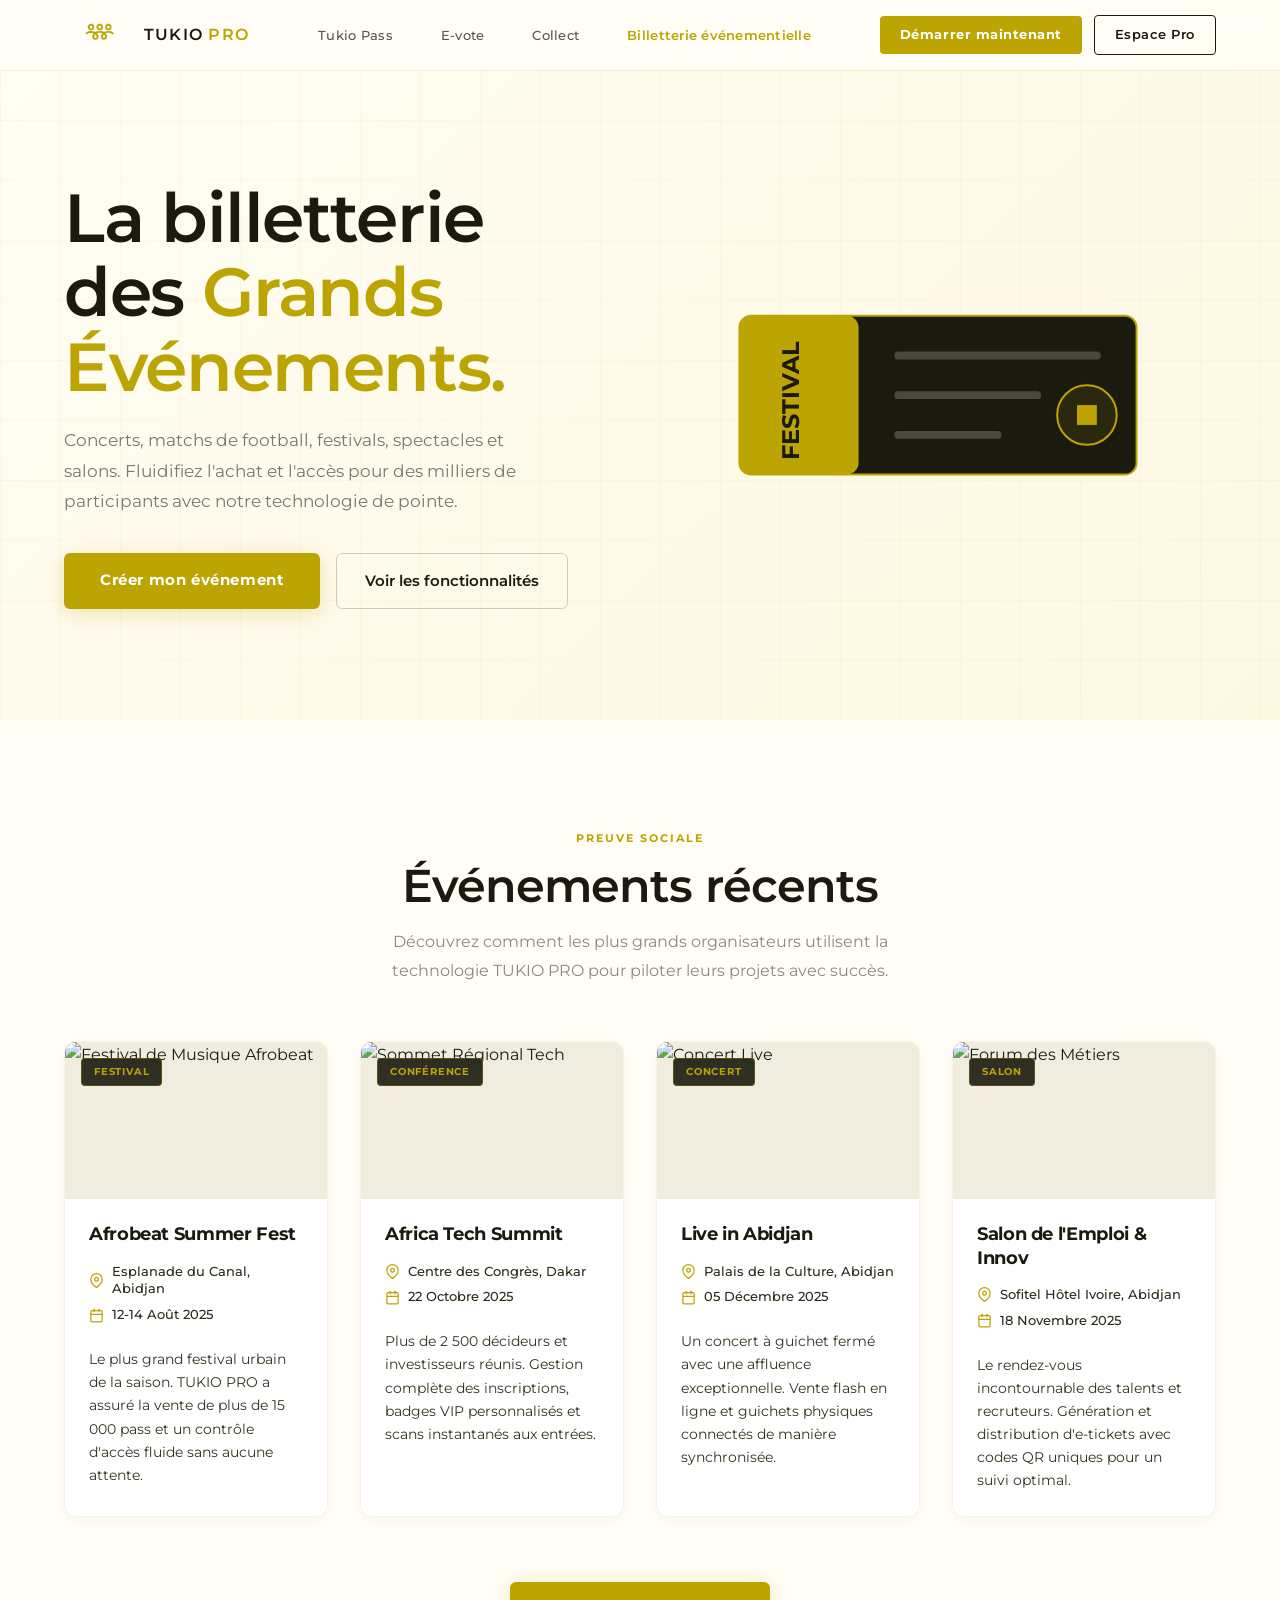
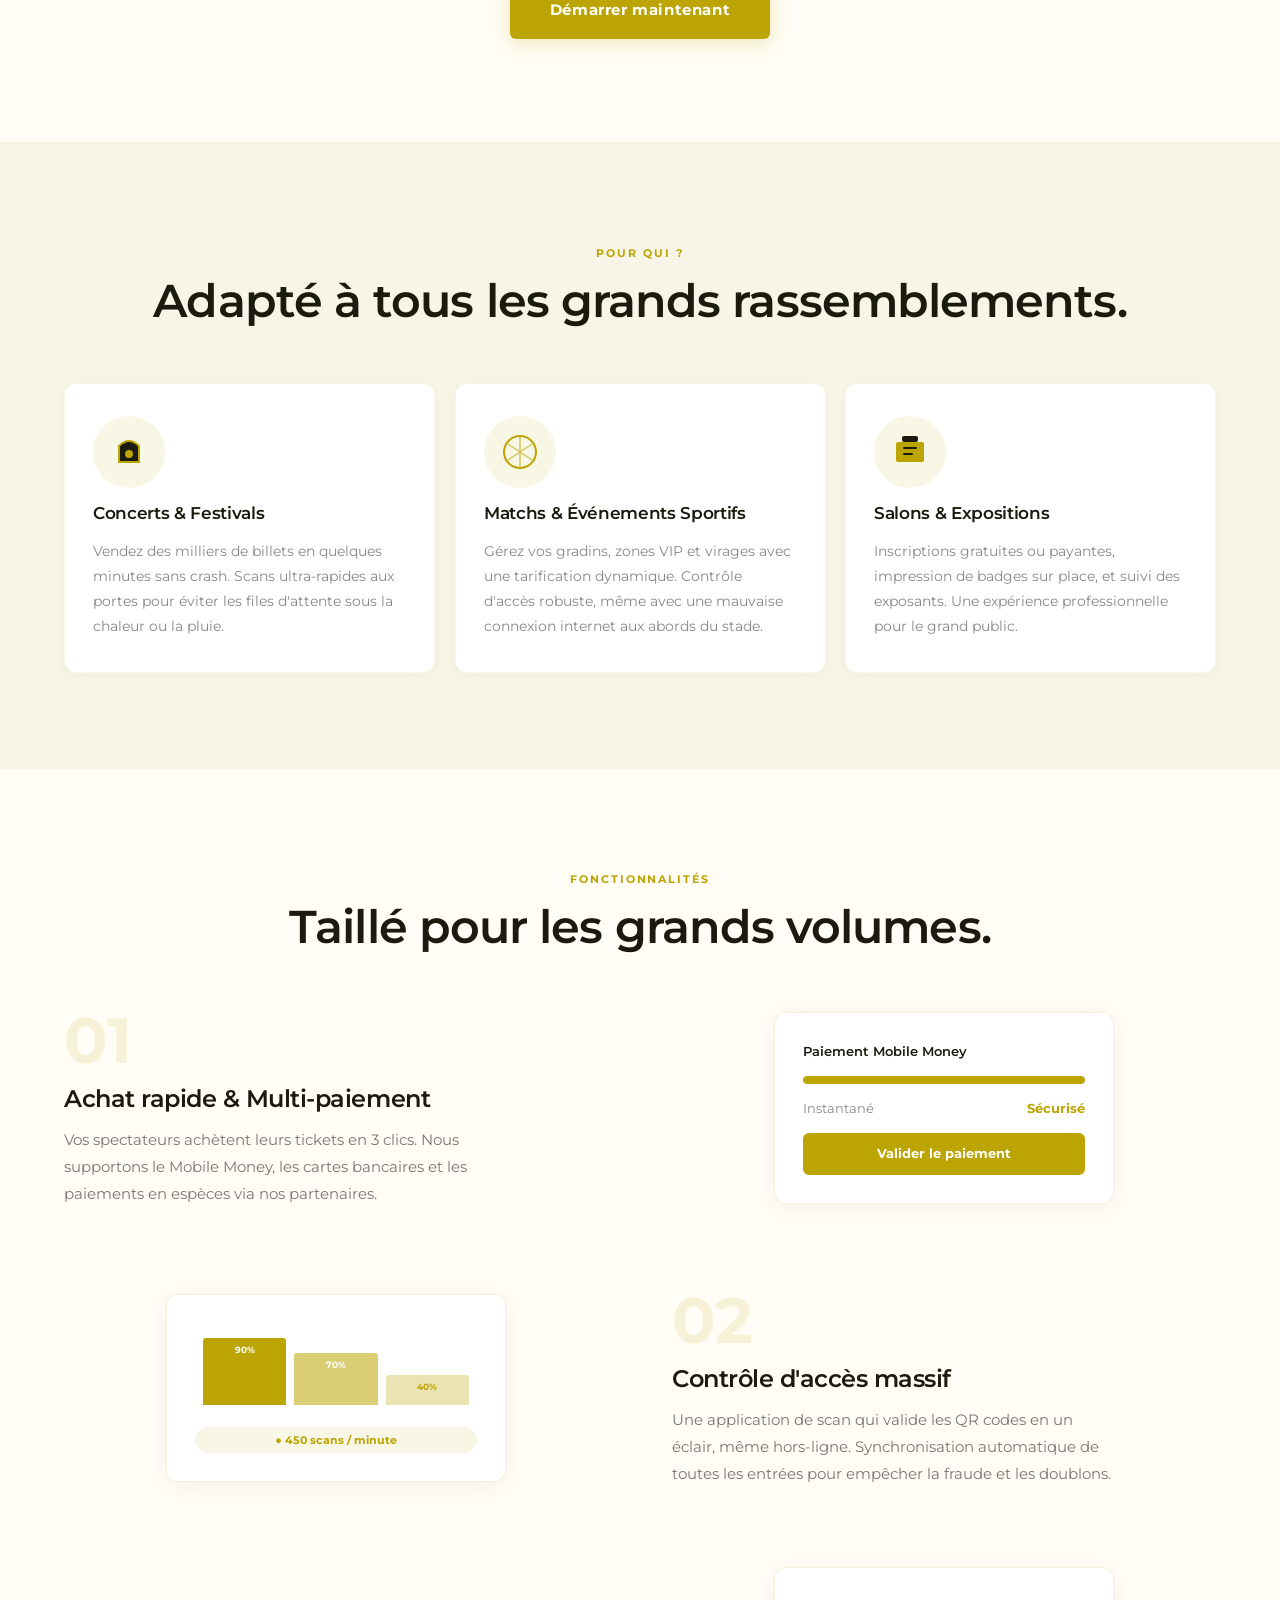
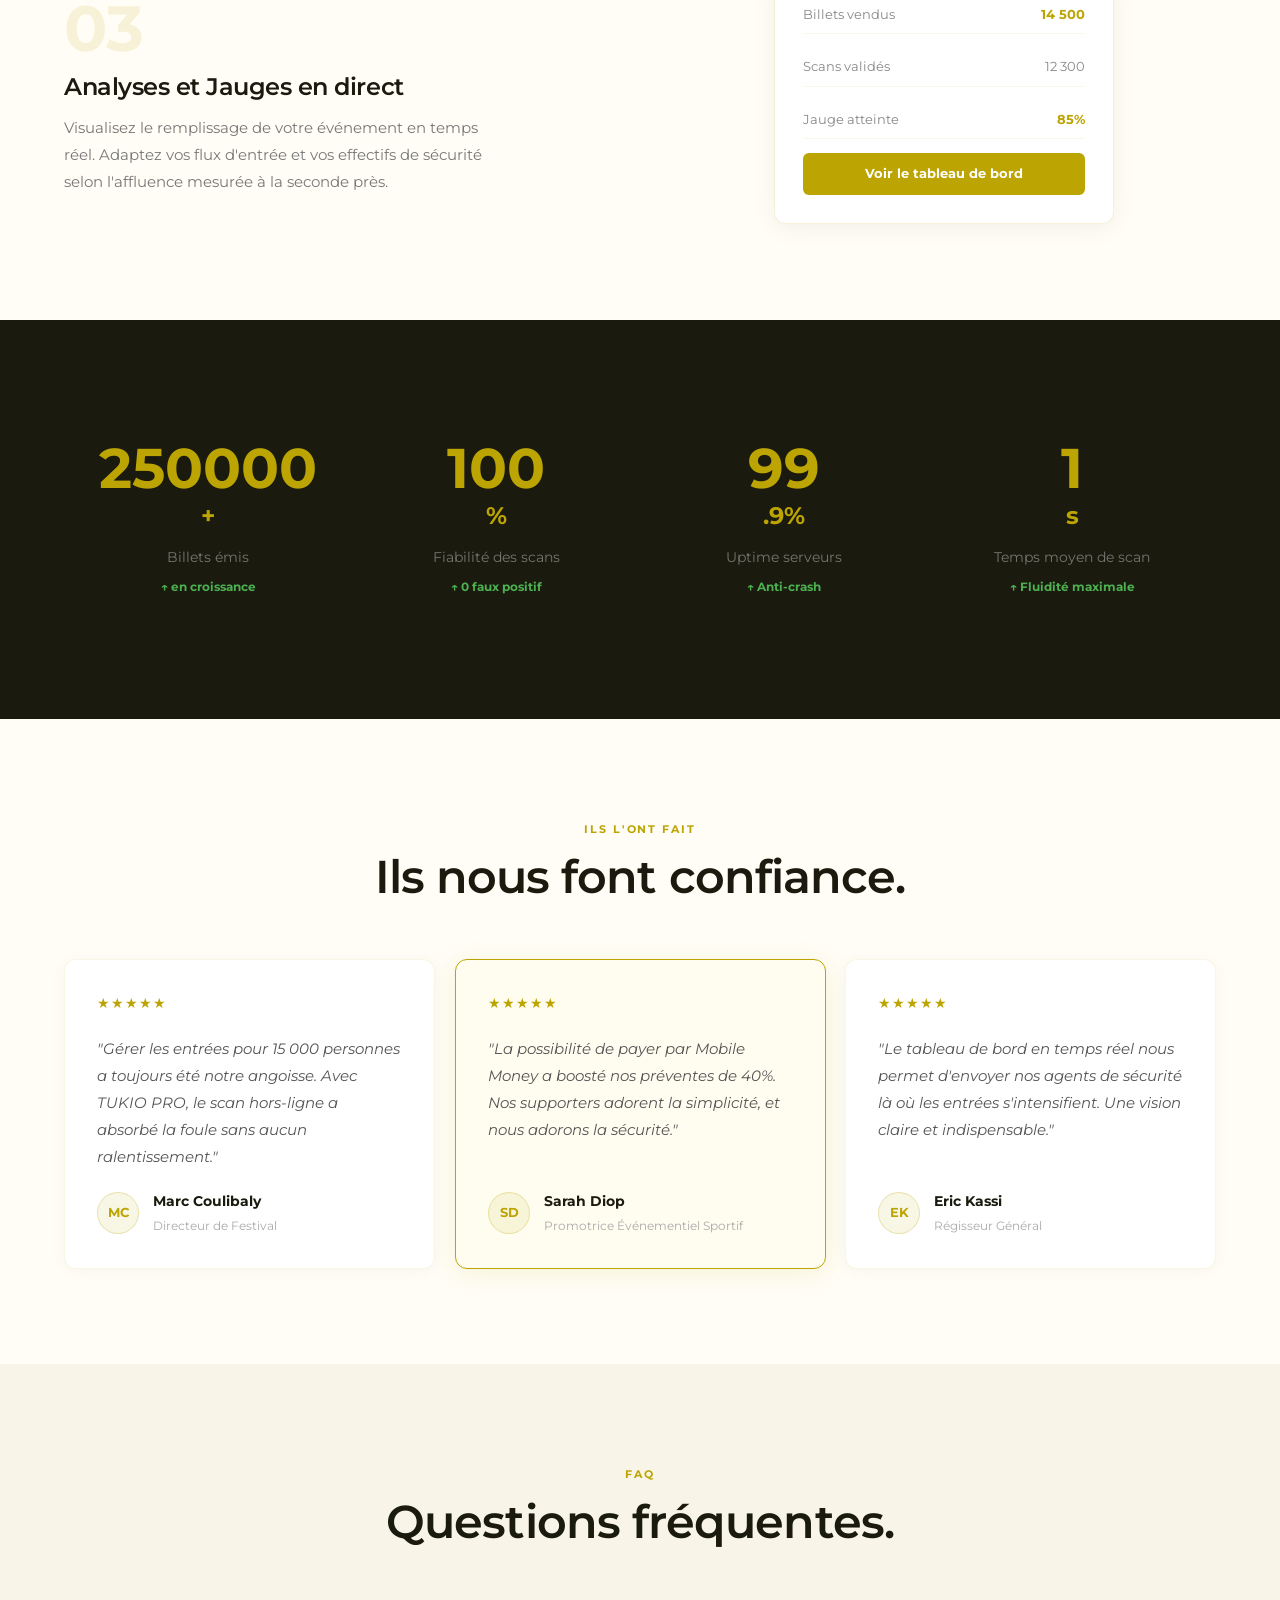
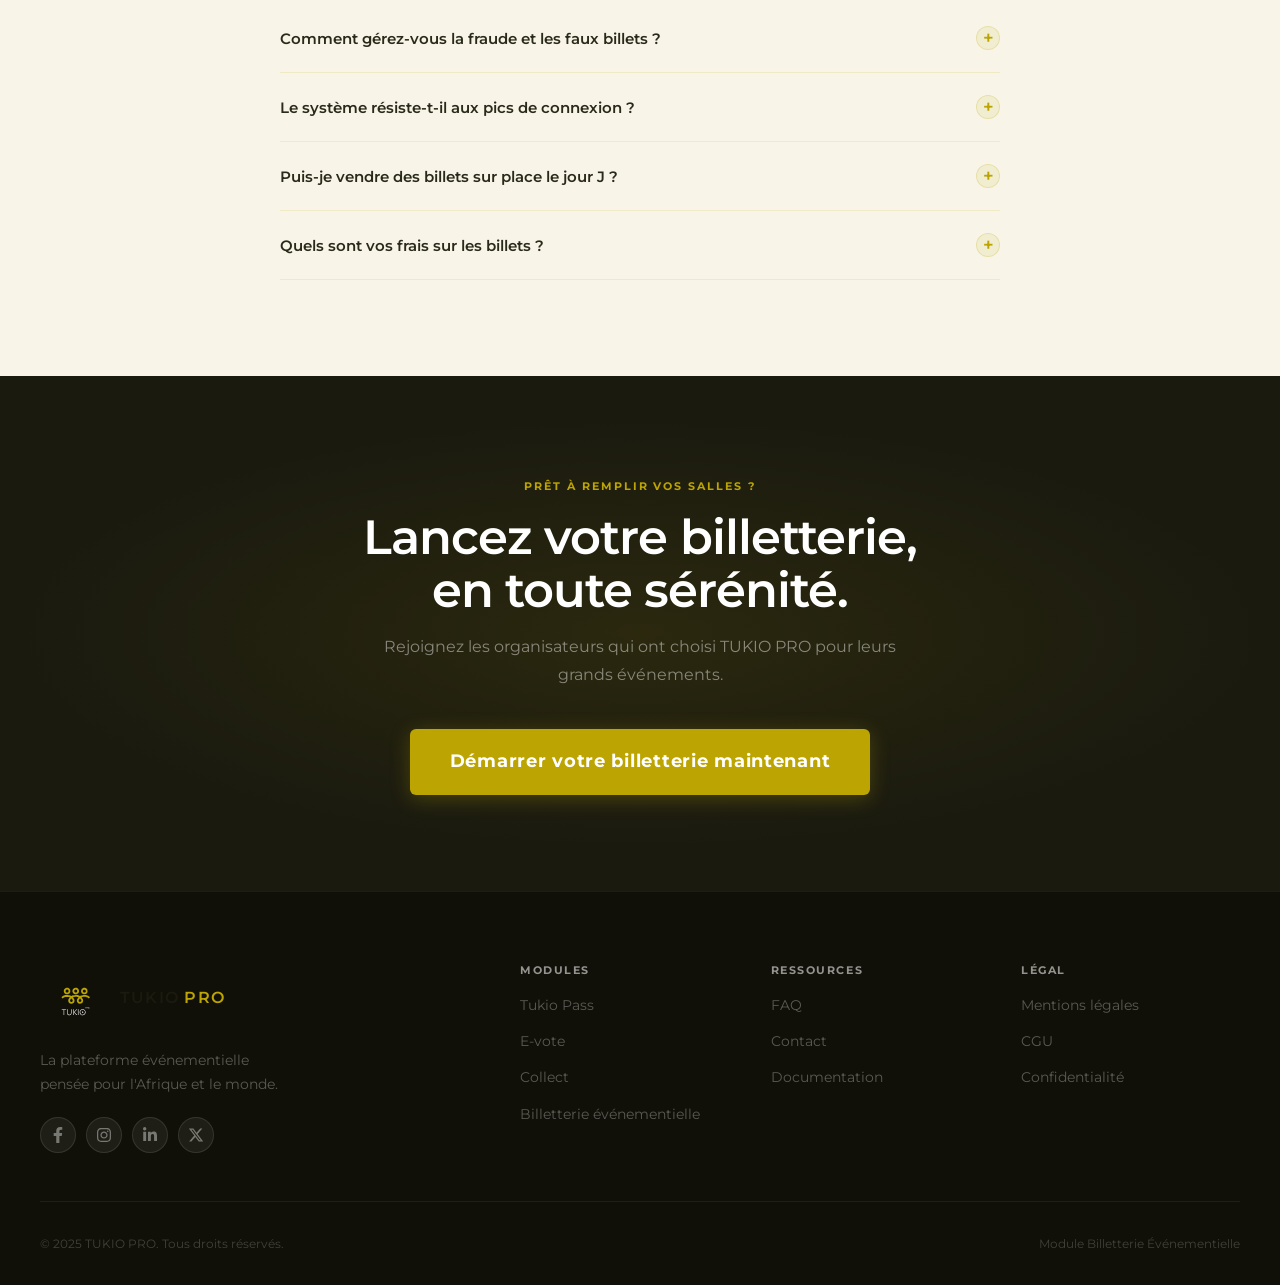
==== commit b2a1c36a: "responsive page des billet event" ====
--- a/billetterie/index.html
+++ b/billetterie/index.html
@@ -98,9 +98,7 @@
         <div class="module-hero-container">
           <div class="module-hero-content">
             <h1 class="module-hero-title" id="hero-title">
-              La billetterie des <br /><span class="accent"
-                >Grands Événements.</span
-              >
+              La billetterie des <span class="accent">Grands Événements.</span>
             </h1>
             <p class="module-hero-subtitle">
               Concerts, matchs de football, festivals, spectacles et salons.
@@ -119,11 +117,10 @@
           <div class="module-hero-image">
             <!-- Placeholder SVG to match other pages aesthetics -->
             <svg
-              width="560"
-              height="240"
               viewBox="0 0 560 240"
               fill="none"
               xmlns="http://www.w3.org/2000/svg"
+              style="width: 100%; height: auto; max-width: 560px"
             >
               <rect width="560" height="240" fill="transparent" />
               <rect
--- a/billetterie/style.css
+++ b/billetterie/style.css
@@ -79,12 +79,17 @@
 .nav-container {
   max-width: 1200px;
   margin: 0 auto;
-  padding: 0 1.5rem;
+  padding: 0 1rem;
   height: 70px;
   display: flex;
   align-items: center;
   justify-content: space-between;
   gap: 1rem;
+}
+@media (min-width: 480px) {
+  .nav-container {
+    padding: 0 1.5rem;
+  }
 }
 .nav-logo {
   display: flex;
@@ -271,7 +276,7 @@
   right: 0;
   background: #fffdf5;
   border-bottom: 1px solid rgba(188, 164, 2, 0.15);
-  padding: 1rem 1.5rem 1.5rem;
+  padding: 0.75rem 1rem 1rem;
   transform: translateY(-100%);
   opacity: 0;
   pointer-events: none;
@@ -337,11 +342,16 @@
   max-width: 1200px;
   margin: 0 auto;
   width: 100%;
-  padding: 3rem 1.5rem;
+  padding: 2rem 1rem;
   display: grid;
   grid-template-columns: 1fr;
   gap: 2.5rem;
   align-items: center;
+}
+@media (min-width: 480px) {
+  .module-hero-container {
+    padding: 3rem 1.5rem;
+  }
 }
 .module-hero-content {
   display: flex;
@@ -440,6 +450,11 @@
   align-items: center;
   animation: fadeInUp 0.6s ease 0.2s both;
 }
+.module-hero-image svg {
+  width: 100%;
+  height: auto;
+  max-width: 560px;
+}
 .module-hero-image img {
   width: 100%;
   max-width: 600px;
@@ -452,7 +467,12 @@
 .section-container {
   max-width: 1200px;
   margin: 0 auto;
-  padding: 0 1.5rem;
+  padding: 0 1rem;
+}
+@media (min-width: 480px) {
+  .section-container {
+    padding: 0 1.5rem;
+  }
 }
 .section-header {
   text-align: center;
@@ -485,8 +505,13 @@
 
 /* ── USE CASES ── */
 .usecases-section {
-  padding: 6rem 1.5rem;
+  padding: 3rem 1rem;
   background: #f8f5e8;
+}
+@media (min-width: 480px) {
+  .usecases-section {
+    padding: 6rem 1.5rem;
+  }
 }
 .usecases-grid {
   display: grid;
@@ -529,8 +554,13 @@
 
 /* ── FEATURES ── */
 .features-section {
-  padding: 6rem 1.5rem;
+  padding: 3rem 1rem;
   background: #fffdf5;
+}
+@media (min-width: 480px) {
+  .features-section {
+    padding: 6rem 1.5rem;
+  }
 }
 .features-list {
   display: flex;
@@ -885,7 +915,12 @@
 /* ── STATS ── */
 .stats-section {
   background: #1a1a0f;
-  padding: 5rem 1.5rem;
+  padding: 3rem 1rem;
+}
+@media (min-width: 480px) {
+  .stats-section {
+    padding: 5rem 1.5rem;
+  }
 }
 .stats-grid {
   display: grid;
@@ -928,8 +963,13 @@
 
 /* ── TESTIMONIALS ── */
 .testimonials-section {
-  padding: 6rem 1.5rem;
+  padding: 3rem 1rem;
   background: #fffdf5;
+}
+@media (min-width: 480px) {
+  .testimonials-section {
+    padding: 6rem 1.5rem;
+  }
 }
 .testimonials-grid {
   display: grid;
@@ -1005,8 +1045,13 @@
 
 /* ── FAQ ── */
 .faq-section {
-  padding: 6rem 1.5rem;
+  padding: 3rem 1rem;
   background: #f8f5e8;
+}
+@media (min-width: 480px) {
+  .faq-section {
+    padding: 6rem 1.5rem;
+  }
 }
 .faq-list {
   max-width: 720px;
@@ -1070,10 +1115,15 @@
 /* ── CTA ── */
 .cta-section {
   position: relative;
-  padding: 6rem 1.5rem;
+  padding: 3rem 1rem;
   text-align: center;
   background: #1a1a0f;
   overflow: hidden;
+}
+@media (min-width: 480px) {
+  .cta-section {
+    padding: 6rem 1.5rem;
+  }
 }
 .cta-bg-glow {
   position: absolute;
@@ -1166,7 +1216,12 @@
 .footer {
   background: #111008;
   border-top: 1px solid rgba(188, 164, 2, 0.1);
-  padding: 4.5rem 1.5rem 2rem;
+  padding: 2.5rem 1rem 1.5rem;
+}
+@media (min-width: 480px) {
+  .footer {
+    padding: 4.5rem 1.5rem 2rem;
+  }
 }
 .footer-container {
   max-width: 1200px;
@@ -1397,10 +1452,15 @@
 
 /* ===== STYLES SECTION ÉVÉNEMENTS RÉCENTS ===== */
 .recent-events-section {
-  padding: 6.5rem 1.5rem;
+  padding: 3rem 1rem;
   background: #fffdf5;
   border-bottom: 1px solid rgba(188, 164, 2, 0.1);
   position: relative;
+}
+@media (min-width: 480px) {
+  .recent-events-section {
+    padding: 6.5rem 1.5rem;
+  }
 }
 .events-grid {
   display: grid;
